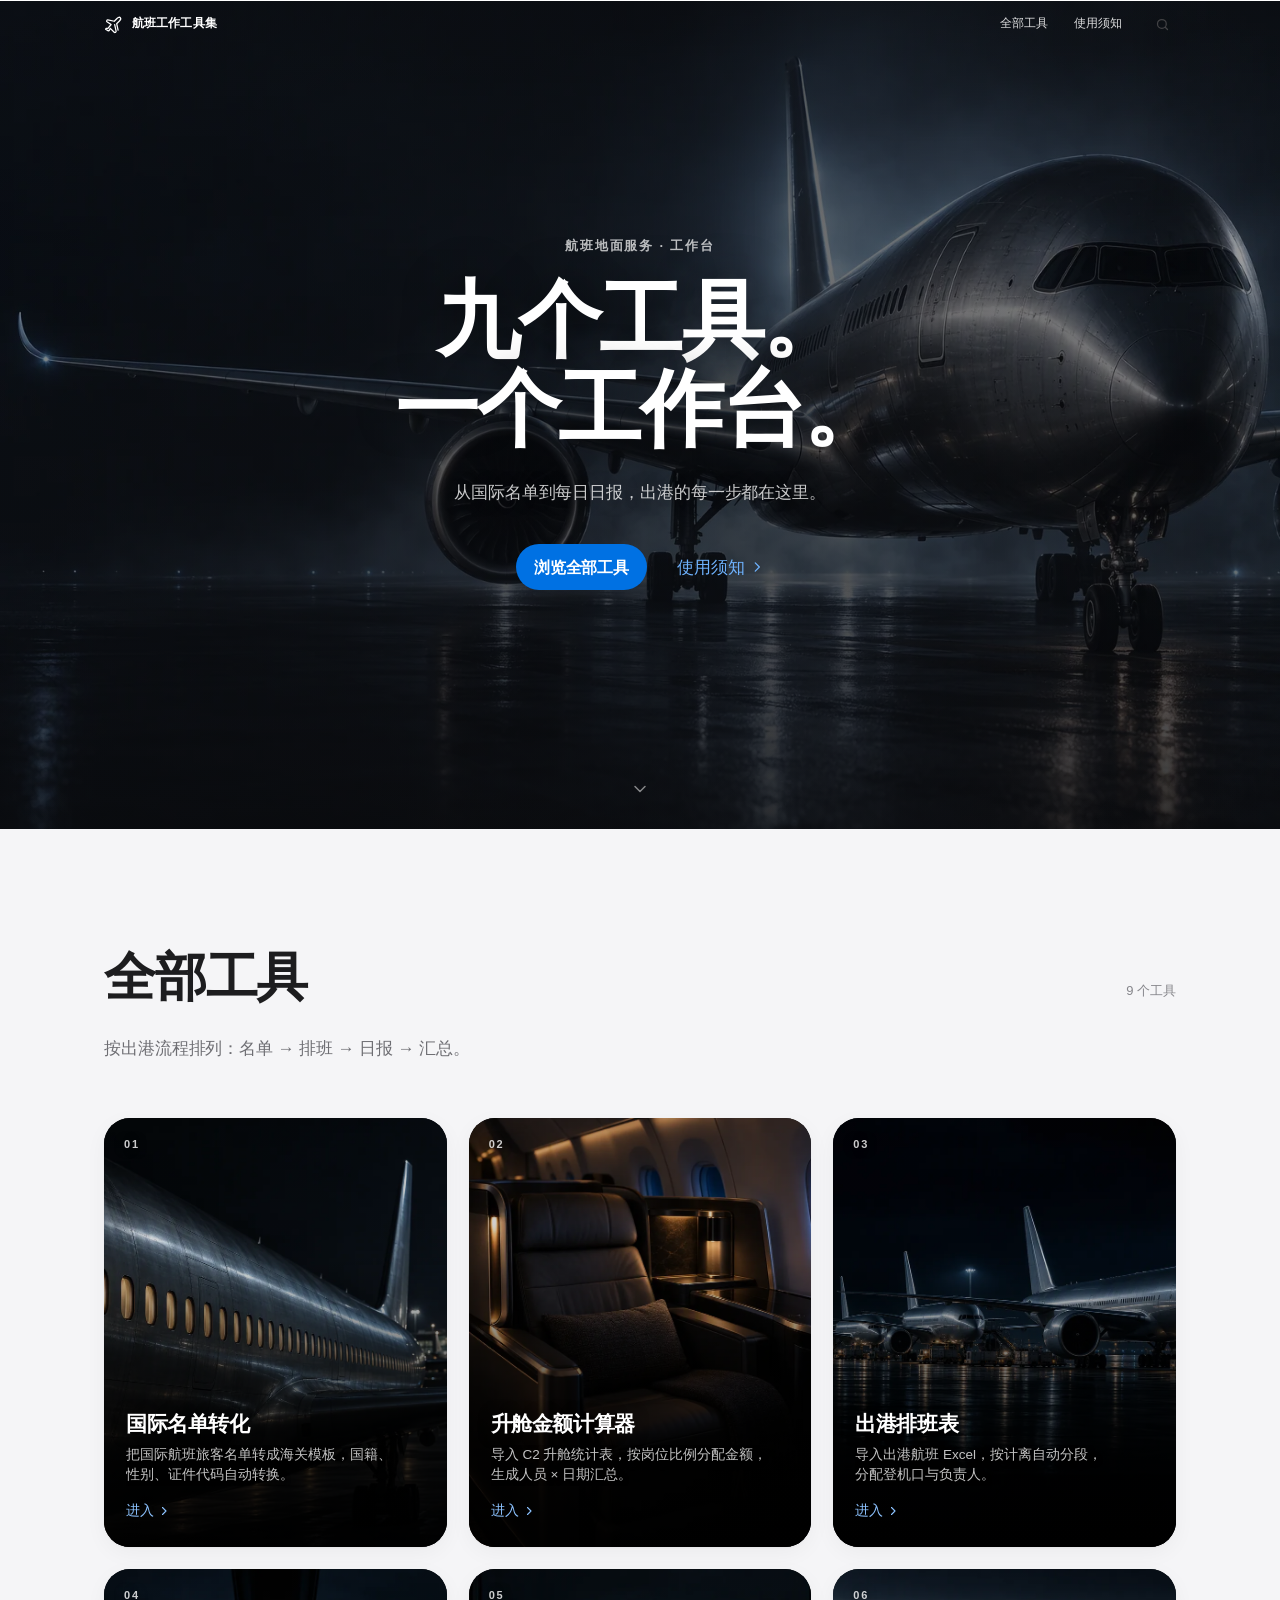
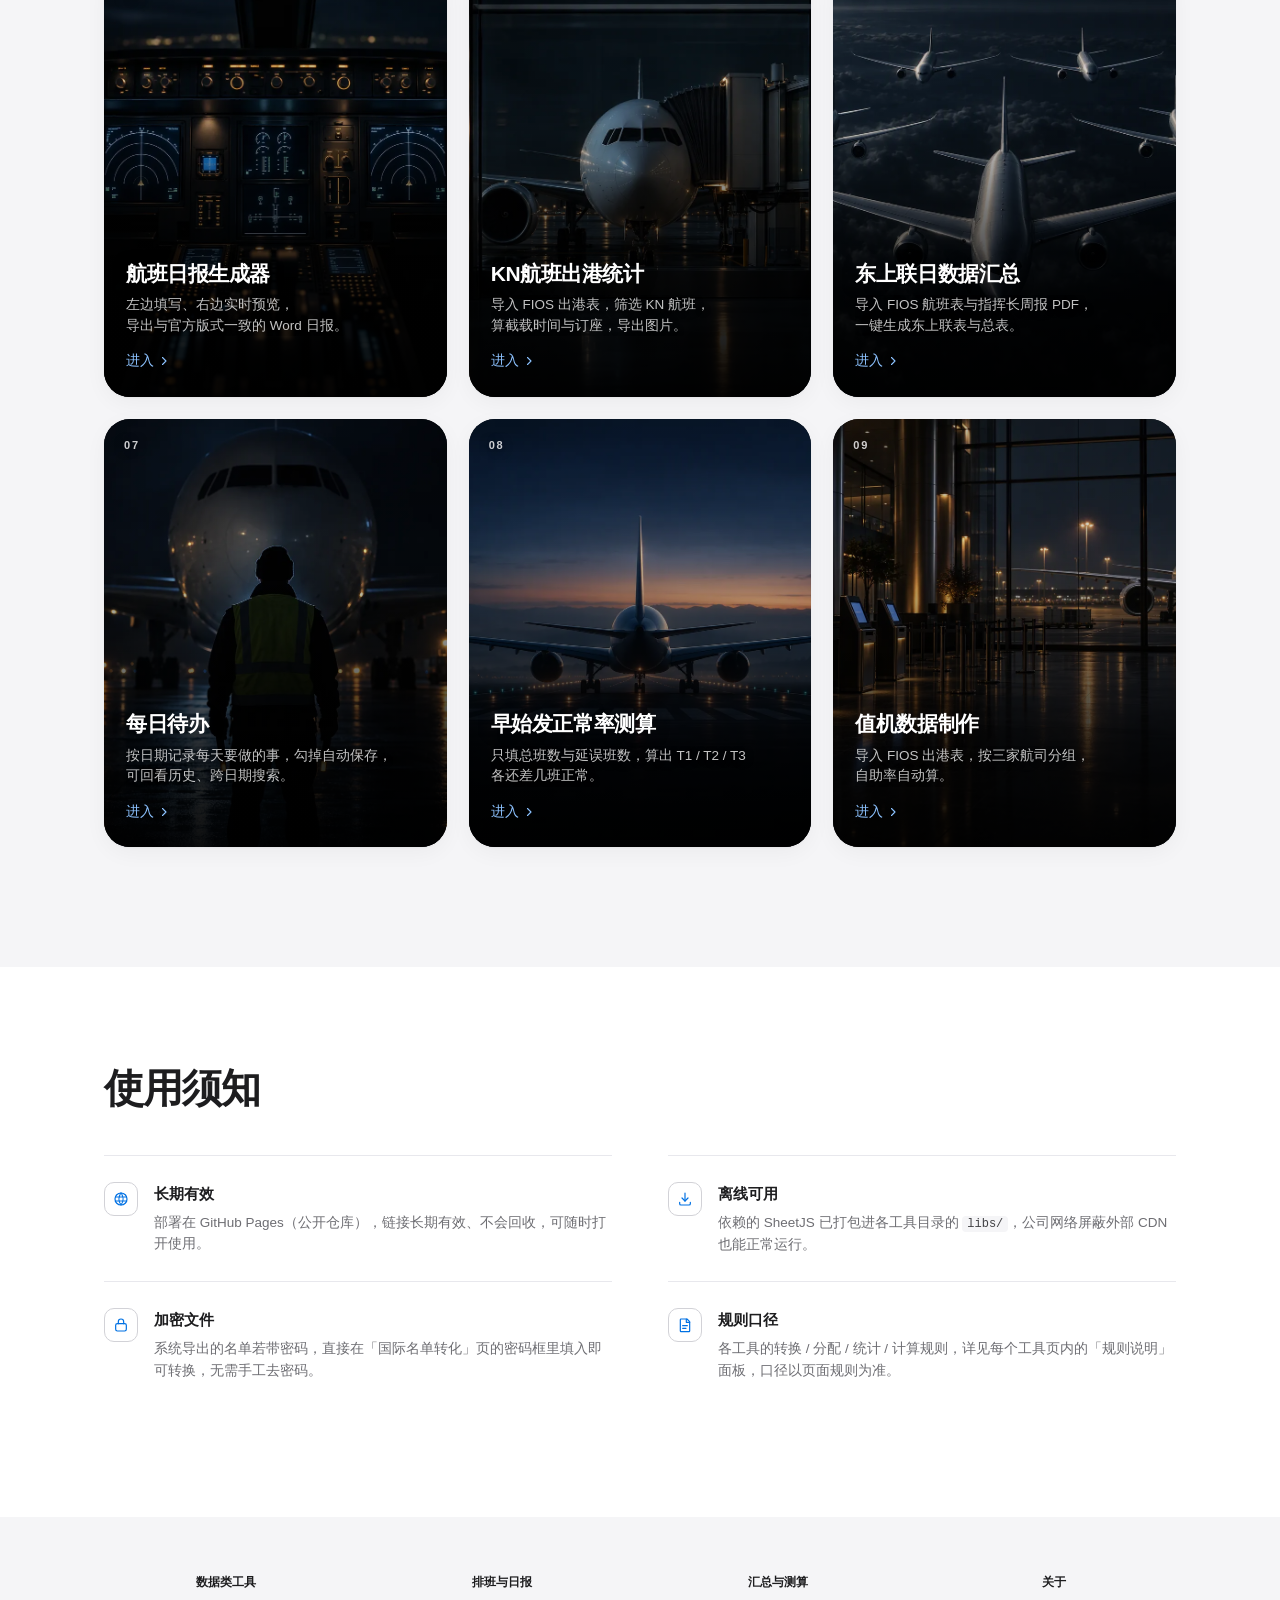
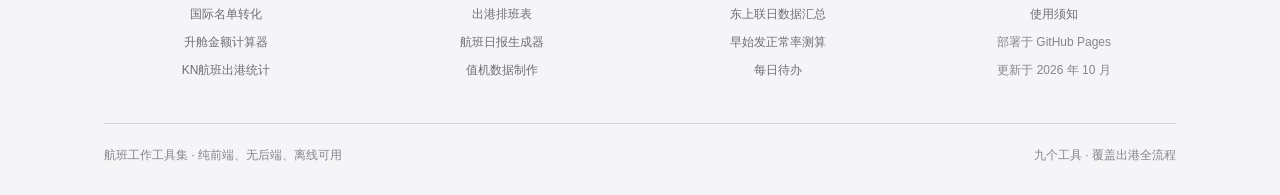
==== index.html @ bd6886d4 "feat(home): 首页整站改苹果风；卡片改满图压字；页眉统一 48px - 首页全面重写：48px 毛玻璃页眉、92vh 主视觉、clamp() 大字距 -0.028em、   发丝线分区、页脚" ====
<!DOCTYPE html>
<html lang="zh-CN">
<head>
<meta charset="UTF-8">
<meta name="viewport" content="width=device-width, initial-scale=1.0">
<title>航班工作工具集 · 导航</title>
<link rel="icon" href="./assets/favicon.svg" type="image/svg+xml">
<meta name="description" content="航空地服工作工具集：国际名单转化、升舱金额计算、出港排班、日报生成、值机数据制作等 9 个工具，覆盖出港全流程。">
<meta property="og:type" content="website">
<meta property="og:title" content="航班工作工具集 · 导航">
<meta property="og:description" content="航空地服工作工具集：国际名单转化、升舱金额计算、出港排班、日报生成、值机数据制作等 9 个工具，覆盖出港全流程。">
<meta property="og:url" content="https://whaha5100-create.github.io/flight-tools/index.html">
<!-- 首页页眉是白色通栏，移动端浏览器 chrome 也跟着白 -->
<meta name="theme-color" content="#ffffff">
<link rel="stylesheet" href="./assets/site.css">
<style>
  /* ============================================================
     首页 · apple.com 版式（2026-10-23 改版）

     与旧版的区别（旧版是「页眉 + 满屏暗图 + 卡片网格」，新版把版式语言
     换成苹果官网那套）：
       ① 页眉 56 → 48px、12px 小字、搜索收成图标 + 浮层
       ② 主视觉 92vh，h1 到 84px、字距 -.028em
       ③ 删掉「9 个 / 0 次 / 24h / ⌘K」数字条（用户：看着尴尬）
       ④ 卡片「进入」从蓝色实心胶囊 → 蓝色文字 + 箭头
       ⑤ 使用须知从灰盒子 → 两列发丝线分区
       ⑥ 页脚从一行字 → 四列小字

     ⚠️ 三条必须守住的约定：
       · 共享层 site.css 仍然加载（css-regress 要求每页都有它的 <link>）
       · 探针依赖的 ID 一个都不能少：toolSearch / toolSearchClear / searchBox /
         toolsEmpty / toolsEmptyReset / toolsCount / toolGrid / nav
       · 每张卡片必须有 .tile-cta（home-search-probe 第 5 条断言），
         所以「进入」的文字链接**保留 tile-cta 这个类名**，只是外观变了

     ⚠️ 页眉高度 48 是**本页**覆盖的（site.css 里 .nav-inner 仍是 56）。
        .hero 的 margin-top 必须与页眉高度**同步**，否则主视觉会露出白边。
        第二批改造会把 site.css 统一到 48 并同步 9 个工具页。
     ============================================================ */

  /* site.css 用 !important 把 body 底色钉成 --bg(#f5f5f7)，首页要白底 */
  body { background: #fff !important; }
  html { scroll-behavior: smooth; }

  /* site.css 的 :root 里没有 --line-soft（工具页用不到），首页的分隔线要用它 */
  :root { --line-soft: #e8e8ed; }

  /* ============ 1. 页眉（覆盖共享层尺寸）============ */
  .nav-inner { height: 48px; max-width: 1120px; padding: 0 24px; gap: 24px; }
  .brandmark .bm-t { font-size: 12px; font-weight: 600; letter-spacing: .01em; }
  .brandmark svg { width: 19px; height: 19px; }

  .nav-links { margin-left: auto; display: flex; align-items: center; gap: 26px; }
  .nav-link {
    font-size: 12px; font-weight: 400; color: rgba(255,255,255,.86);
    text-decoration: none; transition: opacity .2s;
  }
  .nav-link:hover { opacity: .72; }
  .nav.scrolled .nav-link { color: var(--ink); }
  .nav-search-btn {
    width: 28px; height: 28px; display: inline-flex; align-items: center; justify-content: center;
    background: none; border: 0; padding: 0; cursor: pointer; color: inherit;
    transition: opacity .2s;
  }
  .nav-search-btn:hover { opacity: .7; }
  .nav-search-btn svg { width: 15px; height: 15px; }

  /* ============ 2. 搜索浮层 ============
     #searchBox 就是这一层（探针要读它的 has-value 类）。 */
  /* ⚠️ top 必须 = 页眉高度：浮层从页眉**下方**滑出。
     早先写成 top:0 + 66px 内边距，白色面板会压住透明页眉，
     页眉的白字直接看不见（还得靠 JS 强制页眉转白，反而污染了「未滚动」状态）。 */
  .search {
    position: fixed; left: 0; right: 0; top: 48px; z-index: 99;
    padding: 26px 24px;
    background: rgba(255,255,255,.94);
    -webkit-backdrop-filter: saturate(180%) blur(20px);
    backdrop-filter: saturate(180%) blur(20px);
    border-bottom: 1px solid rgba(0,0,0,.09);
    transform: translateY(-100%); opacity: 0; pointer-events: none;
    transition: transform .34s var(--ease-out), opacity .24s var(--ease-out);
  }
  .search.open { transform: none; opacity: 1; pointer-events: auto; }
  .search-field { max-width: 640px; margin: 0 auto; position: relative; display: flex; align-items: center; }
  .search-field .s-ic { position: absolute; left: 2px; width: 17px; height: 17px; color: var(--muted-2); }
  .search-field input {
    width: 100%; height: 44px; padding: 0 30px 0 30px;
    font-family: inherit; font-size: 20px; color: var(--ink);
    background: none; border: 0; outline: none;
    border-bottom: 1px solid var(--line);
    -webkit-appearance: none; appearance: none;
  }
  .search-field input::placeholder { color: var(--muted-2); }
  .search-field input::-webkit-search-cancel-button { display: none; }
  /* 焦点指示用「下划线变蓝」，不要 UA 那个蓝方框（会把整个 640px 框住） */
  /* ⚠️ 共享层给所有 input 加了 3px 蓝色焦点光晕（!important），会在这个
     「无边框 + 下划线」的搜索框外面画一个矩形 —— 必须用 !important 压掉，
     改成只贴着下划线的一层薄光，焦点照样看得见。 */
  .search-field input:focus,
  .search-field input:focus-visible {
    outline: none;
    border-bottom-color: var(--brand);
    box-shadow: 0 2px 0 0 rgba(0,113,227,.18) !important;
  }

  /* 清除按钮：有值才出现（has-value 由脚本挂在 #searchBox 上） */
  .s-clear {
    position: absolute; right: 2px; width: 22px; height: 22px;
    display: none; align-items: center; justify-content: center;
    border: 0; border-radius: 50%; padding: 0; cursor: pointer;
    background: rgba(0,0,0,.10); color: #fff;
    font-size: 11px; line-height: 1; font-family: inherit;
    transition: background var(--dur-fast) var(--ease-inout);
  }
  .search.has-value .s-clear { display: flex; }
  .s-clear:hover { background: rgba(0,0,0,.28); }

  /* ============ 3. 主视觉（覆盖共享层）============ */
  .hero {
    margin-top: -48px;                 /* 必须 = 页眉高度 */
    min-height: 92vh;
    padding: calc(48px + 44px) 24px 96px;
    background-image: url("./assets/hero-aircraft.webp");
    background-position: center 46%;
  }
  .hero .eyebrow {
    margin: 0 0 20px; font-size: 13px; font-weight: 600;
    letter-spacing: .14em; color: rgba(255,255,255,.72);
  }
  .hero h1 {
    font-size: clamp(40px, 6.6vw, 84px);
    line-height: 1.06; font-weight: 700;
    letter-spacing: -.028em;
    text-shadow: 0 2px 40px rgba(0,0,0,.5);
  }
  .hero .lede {
    margin: 26px auto 0; max-width: 600px;
    font-size: clamp(16px, 1.35vw, 19px); line-height: 1.5;
    color: rgba(255,255,255,.78); letter-spacing: -.005em;
    text-wrap: balance;
  }
  .cta-row {
    margin-top: 38px; display: flex; align-items: center;
    justify-content: center; gap: 30px; flex-wrap: wrap;
  }
  .hero .btn-primary {
    height: 46px; padding: 0 26px; border-radius: var(--radius-pill);
    font-size: 16px; font-weight: 500; letter-spacing: -.01em;
    display: inline-flex; align-items: center; justify-content: center;
    transition: background .24s var(--ease-out), transform .24s var(--ease-out);
  }
  .hero .btn-primary:active { transform: scale(.98); }
  .link-more {
    display: inline-flex; align-items: center; gap: 5px;
    font-size: 17px; color: #6fb3ff; text-decoration: none;
    transition: color .2s;
  }
  .link-more svg { width: 14px; height: 14px; transition: transform .26s var(--ease-out); }
  .link-more:hover { color: #a3ceff; }
  .link-more:hover svg { transform: translateX(3px); }

  .scroll-hint {
    position: absolute; left: 50%; bottom: 30px; transform: translateX(-50%);
    color: rgba(255,255,255,.5);
  }
  .scroll-hint svg { width: 20px; height: 20px; display: block; }

  /* ============ 4. 工具网格 ============ */
  .wrap { max-width: 1120px; margin: 0 auto; padding: 0 24px; }
  .tools { background: var(--bg); padding: 120px 0; scroll-margin-top: 64px; }

  .sec-head {
    max-width: 1120px; margin: 0 auto 56px; padding: 0 24px;
    display: flex; align-items: baseline; justify-content: space-between; gap: 16px; flex-wrap: wrap;
  }
  .sec-head h2 {
    margin: 0; font-size: clamp(30px, 4.2vw, 52px); line-height: 1.08;
    font-weight: 600; letter-spacing: -.024em; color: var(--ink);
  }
  .sec-head p { margin: 14px 0 0; font-size: 17px; color: var(--muted); letter-spacing: -.005em; flex: 1 1 100%; }
  .sec-head .count { font-size: 13px; color: var(--muted-2); white-space: nowrap; }

  .grid {
    max-width: 1120px; margin: 0 auto; padding: 0 24px;
    display: grid; grid-template-columns: repeat(3, 1fr); gap: 22px;
  }
  /* ---- 卡片：满图 + 压字（V2）----
     图铺满整张卡，白字压在底部暗渐变上。苹果首页瓷砖的做法。
     ⚠️ 三层必须齐：图 z-index:-2、渐变 ::after z-index:-1、文字正常流；
        .tile 上的 isolation:isolate 让负 z-index 留在卡片自己的层叠上下文里，
        否则图会掉到页面背景后面去。 */
  .tile {
    position: relative; display: flex; flex-direction: column; justify-content: flex-end;
    aspect-ratio: 4 / 5; border-radius: 26px; overflow: hidden; isolation: isolate;
    background: #101114; text-decoration: none; color: #fff;
    box-shadow: 0 1px 2px rgba(0,0,0,.04), 0 6px 22px rgba(0,0,0,.045);
    transition: transform .42s var(--ease-out), box-shadow .42s var(--ease-out);
  }
  .tile:hover { transform: translateY(-3px); box-shadow: 0 12px 40px rgba(0,0,0,.16); }
  .tile.is-hidden { display: none; }

  .tile-img {
    /* ⚠️ 必须绝对定位撑满：容器高度由 aspect-ratio 算，height:100% 解析不出来 → 图高 0 → 黑块 */
    position: absolute; inset: 0; z-index: -2;
    width: 100%; height: 100%;
    object-fit: cover; object-position: center;
    transition: transform .6s var(--ease-out);
  }
  /* 渐变要比「图上文字」那版更重：09 号卡背景是航站楼亮窗，渐变一淡标题就糊。
     顶部也压一点点，让左上角序号永远读得清。 */
  .tile::after {
    content: ""; position: absolute; inset: 0; z-index: -1; pointer-events: none;
    background: linear-gradient(to top,
      rgba(0,0,0,.94) 0%, rgba(0,0,0,.82) 22%, rgba(0,0,0,.52) 44%,
      rgba(0,0,0,.14) 68%, rgba(0,0,0,.28) 100%);
  }
  .tile:hover .tile-img { transform: scale(1.04); }
  .tile-no {
    position: absolute; left: 20px; top: 18px;
    font-size: 11px; font-weight: 600; letter-spacing: .16em;
    color: rgba(255,255,255,.8);
    text-shadow: 0 1px 10px rgba(0,0,0,.6);
  }

  .tile-info { padding: 22px 22px 24px; }
  .tile-info h3 {
    margin: 0; font-size: 21px; font-weight: 600;
    letter-spacing: -.02em; line-height: 1.25; color: #fff;
    /* 光靠渐变兜不住「背景正好是亮区」的卡（04 驾驶舱、09 航站楼亮窗）→ 再补一层极轻的暗影 */
    text-shadow: 0 1px 14px rgba(0,0,0,.5);
  }
  .tile-info p {
    margin: 8px 0 0; font-size: 13.5px; line-height: 1.5; color: rgba(255,255,255,.76);
    text-shadow: 0 1px 10px rgba(0,0,0,.45);
    /* 🔥 word-break:keep-all —— 中文默认可以在任意两字之间断行，短句会被切成
       「国籍、性 / 别」这种。keep-all 后只在标点处断，短说明读起来才不别扭。
       必须配 overflow-wrap 兜底，防止某一段没有标点时溢出。 */
    word-break: keep-all; overflow-wrap: break-word;
    display: -webkit-box; -webkit-line-clamp: 2; -webkit-box-orient: vertical; overflow: hidden;
    min-height: 41px;          /* 固定两行高 → 9 张卡的入口落在同一水平线 */
  }
  /* 「进入」= 文字链接。类名必须留 tile-cta（探针断言），外观已不是胶囊。
     深色卡上的链接用浅蓝（#8cc2ff），--brand 那个蓝压在暗底上看不见。 */
  .tile-cta {
    margin-top: 14px;
    display: inline-flex; align-items: center; gap: 4px;
    font-size: 13.5px; font-weight: 500; color: #8cc2ff;
  }
  .tile-cta .chev { display: inline-flex; transition: transform .26s var(--ease-out); }
  .tile-cta .chev svg { width: 12px; height: 12px; display: block; }
  .tile:hover .tile-cta .chev { transform: translateX(3px); }

  /* 搜索无结果 */
  .empty { display: none; max-width: 1120px; margin: 0 auto; padding: 70px 24px; text-align: center; }
  .empty.show { display: block; }
  .empty .e-t { font-size: 21px; font-weight: 600; letter-spacing: -.01em; color: var(--ink); }
  .empty .e-s { margin-top: 8px; font-size: 15px; color: var(--muted); }
  .empty button {
    margin-top: 20px; font-family: inherit; font-size: 15px; font-weight: 500;
    color: var(--brand); background: none; border: 0; padding: 0; cursor: pointer;
  }
  .empty button:hover { text-decoration: underline; }

  /* ============ 5. 使用须知（发丝线分区，不用灰盒子）============ */
  .notice { background: #fff; padding: 100px 0 110px; scroll-margin-top: 64px; }
  .notice .sec-head { margin-bottom: 0; }
  .notice .sec-head h2 { font-size: clamp(26px, 3.2vw, 40px); }
  .notice-grid {
    max-width: 1120px; margin: 44px auto 0; padding: 0 24px;
    display: grid; grid-template-columns: 1fr 1fr; gap: 0 56px;
  }
  .n-item { display: flex; gap: 16px; padding: 26px 0; border-top: 1px solid var(--line-soft); }
  .n-ic {
    flex: 0 0 auto; width: 34px; height: 34px; border-radius: 10px;
    border: 1px solid var(--line);
    display: flex; align-items: center; justify-content: center; color: var(--brand);
  }
  .n-ic svg { width: 16px; height: 16px; display: block; }
  .n-item h4 { margin: 0; font-size: 15px; font-weight: 600; letter-spacing: -.01em; color: var(--ink); }
  .n-item p { margin: 6px 0 0; font-size: 13.5px; line-height: 1.6; color: var(--muted); }
  .n-item code {
    font-family: var(--mono); font-size: 12px;
    background: var(--bg); padding: 1px 5px; border-radius: 4px; color: var(--ink-2);
  }

  /* ============ 6. 页脚（四列小字）============ */
  .site-footer {
    background: var(--bg); padding: 56px 0 30px; margin-top: 0;
    border-top: 0; font-size: 12px; color: var(--muted);
  }
  .footer-inner { max-width: 1120px; margin: 0 auto; padding: 0 24px; }
  .footer-cols {
    display: grid; grid-template-columns: repeat(4, 1fr); gap: 32px;
    padding-bottom: 34px; border-bottom: 1px solid var(--line);
  }
  .footer-col h5 { margin: 0 0 12px; font-size: 12px; font-weight: 600; color: var(--ink); }
  .footer-col ul { margin: 0; padding: 0; list-style: none; }
  .footer-col li { margin: 0 0 9px; }
  .footer-col a { color: var(--muted); text-decoration: none; transition: color .2s; }
  .footer-col a:hover { color: var(--ink); text-decoration: underline; }
  .footer-bottom {
    display: flex; justify-content: space-between; gap: 16px; flex-wrap: wrap;
    padding-top: 22px; color: var(--muted-2);
  }

  /* ============ 响应式 ============ */
  @media (max-width: 1023px) {
    .grid { grid-template-columns: repeat(2, 1fr); }
    .notice-grid { grid-template-columns: 1fr; gap: 0; }
    .tools { padding: 80px 0 90px; }
    .notice { padding: 76px 0 84px; }
  }
  @media (max-width: 719px) {
    .nav-inner { padding: 0 18px; }
    .nav-link { display: none; }        /* 窄屏只留搜索图标，与苹果一致 */
    .hero { min-height: 88vh; padding-bottom: 80px; }
    .hero h1 { letter-spacing: -.02em; }
    .hero .lede { font-size: 15px; }
    .cta-row { gap: 20px; }
    .hero .btn-primary { height: 44px; padding: 0 22px; font-size: 15px; }
    .grid { grid-template-columns: 1fr; gap: 18px; }
    /* 窄屏单列时 4:5 会变成 342×428 的长条，九张叠起来太长 → 手机改正方形 */
    .tile { aspect-ratio: 1 / 1; }
    .tools { padding: 64px 0 72px; }
    .sec-head { margin-bottom: 34px; }
    .footer-cols { grid-template-columns: 1fr 1fr; }
    .search { padding: 20px 18px; }
  }
  @media (prefers-reduced-motion: reduce) {
    .tile, .tile:hover { transform: none !important; }
    .link-more:hover svg, .tile:hover .tile-cta .chev { transform: none !important; }
  }
</style>
</head>
<body>

  <!-- ============ 1. 页眉 ============ -->
  <header class="nav" id="nav">
    <div class="nav-inner">
      <a class="brandmark" href="./index.html">
        <svg width="24" height="24" viewBox="0 0 24 24" fill="none" stroke="currentColor" stroke-width="1.6" stroke-linecap="round" stroke-linejoin="round">
          <path d="M17.8 19.2 16 11l3.5-3.5C21 6 21.5 4.2 20.6 3.3c-.9-.9-2.7-.4-4.2 1.1L13 7.9 4.8 6.1c-.5-.1-.9.1-1.1.5l-.3.5c-.2.5-.1 1 .3 1.3L9 12l-4 5H2.5l-.5 1 3.5 2 .9-.2 1.6-2.9 4.9 4.9c.4.4 1 .4 1.4.1l.5-.3c.4-.3.6-.7.5-1.2l-1.8-8.2"/>
        </svg>
        <span class="bm-t">航班工作工具集</span>
      </a>
      <nav class="nav-links">
        <a class="nav-link" href="#tools">全部工具</a>
        <a class="nav-link" href="#notice">使用须知</a>
        <button class="nav-search-btn" id="searchToggle" type="button" aria-label="搜索工具">
          <svg viewBox="0 0 24 24" fill="none" stroke="currentColor" stroke-width="2" stroke-linecap="round">
            <circle cx="11" cy="11" r="7"/><path d="M20 20l-3.6-3.6"/>
          </svg>
        </button>
      </nav>
    </div>
  </header>

  <!-- 搜索浮层：#searchBox 就是这一层 -->
  <div class="search" id="searchBox">
    <div class="search-field">
      <svg class="s-ic" viewBox="0 0 24 24" fill="none" stroke="currentColor" stroke-width="2" stroke-linecap="round" aria-hidden="true">
        <circle cx="11" cy="11" r="7"/><path d="M20 20l-3.6-3.6"/>
      </svg>
      <input id="toolSearch" type="search" placeholder="搜索工具" autocomplete="off" spellcheck="false"
             aria-label="搜索工具" aria-describedby="toolsCount">
      <button class="s-clear" id="toolSearchClear" type="button" aria-label="清除搜索" tabindex="-1">✕</button>
    </div>
  </div>

  <!-- ============ 2. 主视觉 ============
       配图 assets/hero-aircraft.webp 为原创生成，不含任何航司涂装 / 商标。 -->
  <section class="hero">
    <p class="eyebrow">航班地面服务 · 工作台</p>
    <h1>九个工具。<br>一个工作台。</h1>
    <p class="lede">从国际名单到每日日报，出港的每一步都在这里。</p>
    <div class="cta-row">
      <a class="btn btn-primary" href="#tools">浏览全部工具</a>
      <a class="link-more" href="#notice">使用须知
        <svg viewBox="0 0 24 24" fill="none" stroke="currentColor" stroke-width="2.2" stroke-linecap="round" stroke-linejoin="round"><path d="M9 5l7 7-7 7"/></svg>
      </a>
    </div>
    <div class="scroll-hint" aria-hidden="true">
      <svg viewBox="0 0 24 24" fill="none" stroke="currentColor" stroke-width="1.8" stroke-linecap="round" stroke-linejoin="round"><path d="M6 9l6 6 6-6"/></svg>
    </div>
  </section>

  <!-- ============ 3. 工具网格 ============ -->
  <section class="tools" id="tools">
    <div class="sec-head">
      <h2>全部工具</h2>
      <div class="count" id="toolsCount" role="status" aria-live="polite">9 个工具</div>
      <p>按出港流程排列：名单 → 排班 → 日报 → 汇总。</p>
    </div>

    <main class="grid" id="toolGrid">

      <a class="tile" href="./manifest/index.html" data-keywords="01 国际名单转化 海关模板 出入境判定 Excel 预览 名单 加密">
        <img class="tile-img" src="./assets/tools/01-manifest.webp" alt="" width="1400" height="933" loading="lazy">
        <span class="tile-no">01</span>
        <div class="tile-info">
          <h3>国际名单转化</h3>
          <p>把国际航班旅客名单转成海关模板，国籍、性别、证件代码自动转换。</p>
          <span class="tile-cta">进入<span class="chev"><svg viewBox="0 0 24 24" fill="none" stroke="currentColor" stroke-width="2.2" stroke-linecap="round" stroke-linejoin="round"><path d="M9 5l7 7-7 7"/></svg></span></span>
        </div>
      </a>

      <a class="tile" href="./upgrade/index.html" data-keywords="02 升舱金额计算器 岗位比例 交叉汇总 下载 Excel 升舱 绩效">
        <img class="tile-img" src="./assets/tools/02-upgrade.webp" alt="" width="1400" height="933" loading="lazy">
        <span class="tile-no">02</span>
        <div class="tile-info">
          <h3>升舱金额计算器</h3>
          <p>导入 C2 升舱统计表，按岗位比例分配金额，生成人员 × 日期汇总。</p>
          <span class="tile-cta">进入<span class="chev"><svg viewBox="0 0 24 24" fill="none" stroke="currentColor" stroke-width="2.2" stroke-linecap="round" stroke-linejoin="round"><path d="M9 5l7 7-7 7"/></svg></span></span>
        </div>
      </a>

      <a class="tile" href="./schedule/index.html" data-keywords="03 出港排班表 登机口分配 负责人选择 下载 Excel 排班 特服 调时">
        <img class="tile-img" src="./assets/tools/03-schedule.webp" alt="" width="1400" height="933" loading="lazy">
        <span class="tile-no">03</span>
        <div class="tile-info">
          <h3>出港排班表</h3>
          <p>导入出港航班 Excel，按计离自动分段，分配登机口与负责人。</p>
          <span class="tile-cta">进入<span class="chev"><svg viewBox="0 0 24 24" fill="none" stroke="currentColor" stroke-width="2.2" stroke-linecap="round" stroke-linejoin="round"><path d="M9 5l7 7-7 7"/></svg></span></span>
        </div>
      </a>

      <a class="tile" href="./daily-report/index.html" data-keywords="04 航班日报生成器 实时预览 值班安排 导出 Word 日报 接班 当班">
        <img class="tile-img" src="./assets/tools/04-daily-report.webp" alt="" width="1400" height="933" loading="lazy">
        <span class="tile-no">04</span>
        <div class="tile-info">
          <h3>航班日报生成器</h3>
          <p>左边填写、右边实时预览，导出与官方版式一致的 Word 日报。</p>
          <span class="tile-cta">进入<span class="chev"><svg viewBox="0 0 24 24" fill="none" stroke="currentColor" stroke-width="2.2" stroke-linecap="round" stroke-linejoin="round"><path d="M9 5l7 7-7 7"/></svg></span></span>
        </div>
      </a>

      <a class="tile" href="./kn-stats/index.html" data-keywords="05 KN航班出港统计 截载时间 导出图片 中联航 订座 Excel 导入 导出">
        <img class="tile-img" src="./assets/tools/05-kn-stats.webp" alt="" width="1400" height="933" loading="lazy">
        <span class="tile-no">05</span>
        <div class="tile-info">
          <h3>KN航班出港统计</h3>
          <p>导入 FIOS 出港表，筛选 KN 航班，算截载时间与订座，导出图片。</p>
          <span class="tile-cta">进入<span class="chev"><svg viewBox="0 0 24 24" fill="none" stroke="currentColor" stroke-width="2.2" stroke-linecap="round" stroke-linejoin="round"><path d="M9 5l7 7-7 7"/></svg></span></span>
        </div>
      </a>

      <a class="tile" href="./merge/index.html" data-keywords="06 东上联日数据汇总 东上联 总表 PDF自动填 导出 Excel 东航 上航 联航 周报">
        <img class="tile-img" src="./assets/tools/06-merge.webp" alt="" width="1400" height="933" loading="lazy">
        <span class="tile-no">06</span>
        <div class="tile-info">
          <h3>东上联日数据汇总</h3>
          <p>导入 FIOS 航班表与指挥长周报 PDF，一键生成东上联表与总表。</p>
          <span class="tile-cta">进入<span class="chev"><svg viewBox="0 0 24 24" fill="none" stroke="currentColor" stroke-width="2.2" stroke-linecap="round" stroke-linejoin="round"><path d="M9 5l7 7-7 7"/></svg></span></span>
        </div>
      </a>

      <a class="tile" href="./todo/index.html" data-keywords="07 每日待办 按日记录 历史回看 本地保存 待办 日历">
        <img class="tile-img" src="./assets/tools/07-todo.webp" alt="" width="1400" height="933" loading="lazy">
        <span class="tile-no">07</span>
        <div class="tile-info">
          <h3>每日待办</h3>
          <p>按日期记录每天要做的事，勾掉自动保存，可回看历史、跨日期搜索。</p>
          <span class="tile-cta">进入<span class="chev"><svg viewBox="0 0 24 24" fill="none" stroke="currentColor" stroke-width="2.2" stroke-linecap="round" stroke-linejoin="round"><path d="M9 5l7 7-7 7"/></svg></span></span>
        </div>
      </a>

      <a class="tile" href="./early-ontime/index.html" data-keywords="08 早始发正常率测算 机场对标 T1 T2 T3 档位 追不上告警 正常率 早始发">
        <img class="tile-img" src="./assets/tools/08-early-ontime.webp" alt="" width="1400" height="933" loading="lazy">
        <span class="tile-no">08</span>
        <div class="tile-info">
          <h3>早始发正常率测算</h3>
          <p>只填总班数与延误班数，算出 T1 / T2 / T3 各还差几班正常。</p>
          <span class="tile-cta">进入<span class="chev"><svg viewBox="0 0 24 24" fill="none" stroke="currentColor" stroke-width="2.2" stroke-linecap="round" stroke-linejoin="round"><path d="M9 5l7 7-7 7"/></svg></span></span>
        </div>
      </a>

      <a class="tile" href="./checkin/index.html" data-keywords="09 值机数据制作 自助值机 自助率 WEB CUSS 出港 中联航 东上航 导出 Excel">
        <img class="tile-img" src="./assets/tools/09-checkin.webp" alt="" width="1400" height="933" loading="lazy">
        <span class="tile-no">09</span>
        <div class="tile-info">
          <h3>值机数据制作</h3>
          <p>导入 FIOS 出港表，按三家航司分组，自助率自动算。</p>
          <span class="tile-cta">进入<span class="chev"><svg viewBox="0 0 24 24" fill="none" stroke="currentColor" stroke-width="2.2" stroke-linecap="round" stroke-linejoin="round"><path d="M9 5l7 7-7 7"/></svg></span></span>
        </div>
      </a>

    </main>

    <div class="empty" id="toolsEmpty">
      <div class="e-t">没有找到匹配的工具</div>
      <div class="e-s">换个关键词试试，比如「名单」「排班」「日报」「正常率」。</div>
      <button type="button" id="toolsEmptyReset">清除搜索条件</button>
    </div>
  </section>

  <!-- ============ 4. 使用须知 ============ -->
  <section class="notice" id="notice">
    <div class="sec-head">
      <h2>使用须知</h2>
    </div>
    <div class="notice-grid">
      <div class="n-item">
        <span class="n-ic"><svg viewBox="0 0 24 24" fill="none" stroke="currentColor" stroke-width="1.8" stroke-linecap="round" stroke-linejoin="round"><circle cx="12" cy="12" r="9"/><path d="M3.6 9h16.8M3.6 15h16.8M12 3a15 15 0 010 18a15 15 0 010-18"/></svg></span>
        <div>
          <h4>长期有效</h4>
          <p>部署在 GitHub Pages（公开仓库），链接长期有效、不会回收，可随时打开使用。</p>
        </div>
      </div>
      <div class="n-item">
        <span class="n-ic"><svg viewBox="0 0 24 24" fill="none" stroke="currentColor" stroke-width="1.8" stroke-linecap="round" stroke-linejoin="round"><path d="M12 3v12"/><path d="M7.5 10.5L12 15l4.5-4.5"/><path d="M4 17v2a2 2 0 002 2h12a2 2 0 002-2v-2"/></svg></span>
        <div>
          <h4>离线可用</h4>
          <p>依赖的 SheetJS 已打包进各工具目录的 <code>libs/</code>，公司网络屏蔽外部 CDN 也能正常运行。</p>
        </div>
      </div>
      <div class="n-item">
        <span class="n-ic"><svg viewBox="0 0 24 24" fill="none" stroke="currentColor" stroke-width="1.8" stroke-linecap="round" stroke-linejoin="round"><rect x="4" y="10" width="16" height="11" rx="2.5"/><path d="M8 10V7a4 4 0 018 0v3"/></svg></span>
        <div>
          <h4>加密文件</h4>
          <p>系统导出的名单若带密码，直接在「国际名单转化」页的密码框里填入即可转换，无需手工去密码。</p>
        </div>
      </div>
      <div class="n-item">
        <span class="n-ic"><svg viewBox="0 0 24 24" fill="none" stroke="currentColor" stroke-width="1.8" stroke-linecap="round" stroke-linejoin="round"><path d="M6 3h9l4 4v14a1 1 0 01-1 1H6a1 1 0 01-1-1V4a1 1 0 011-1z"/><path d="M14 3v5h5M8.5 13h7M8.5 17h5"/></svg></span>
        <div>
          <h4>规则口径</h4>
          <p>各工具的转换 / 分配 / 统计 / 计算规则，详见每个工具页内的「规则说明」面板，口径以页面规则为准。</p>
        </div>
      </div>
    </div>
  </section>

  <!-- ============ 5. 页脚 ============ -->
  <footer class="site-footer">
    <div class="footer-inner">
      <div class="footer-cols">
        <div class="footer-col">
          <h5>数据类工具</h5>
          <ul>
            <li><a href="./manifest/index.html">国际名单转化</a></li>
            <li><a href="./upgrade/index.html">升舱金额计算器</a></li>
            <li><a href="./kn-stats/index.html">KN航班出港统计</a></li>
          </ul>
        </div>
        <div class="footer-col">
          <h5>排班与日报</h5>
          <ul>
            <li><a href="./schedule/index.html">出港排班表</a></li>
            <li><a href="./daily-report/index.html">航班日报生成器</a></li>
            <li><a href="./checkin/index.html">值机数据制作</a></li>
          </ul>
        </div>
        <div class="footer-col">
          <h5>汇总与测算</h5>
          <ul>
            <li><a href="./merge/index.html">东上联日数据汇总</a></li>
            <li><a href="./early-ontime/index.html">早始发正常率测算</a></li>
            <li><a href="./todo/index.html">每日待办</a></li>
          </ul>
        </div>
        <div class="footer-col">
          <h5>关于</h5>
          <ul>
            <li><a href="#notice">使用须知</a></li>
            <li>部署于 GitHub Pages</li>
            <li>更新于 2026 年 10 月</li>
          </ul>
        </div>
      </div>
      <div class="footer-bottom">
        <span>航班工作工具集 · 纯前端、无后端、离线可用</span>
        <span>九个工具 · 覆盖出港全流程</span>
      </div>
    </div>
  </footer>

<script>
/* 首页交互：① 页眉滚动描边 ② 搜索浮层 ③ 工具筛选
   —— 纯增强：脚本不执行时 9 张卡片仍全部可见、可点。 */
(function () {
  'use strict';

  var nav     = document.getElementById('nav');
  var panel   = document.getElementById('searchBox');   /* 探针要读它的 has-value */
  var toggle  = document.getElementById('searchToggle');
  var input   = document.getElementById('toolSearch');
  var clearBt = document.getElementById('toolSearchClear');
  var grid    = document.getElementById('toolGrid');
  var empty   = document.getElementById('toolsEmpty');
  var resetBt = document.getElementById('toolsEmptyReset');
  var countEl = document.getElementById('toolsCount');

  /* ---------- ① 页眉：透明 → 白底毛玻璃 ---------- */
  function onScroll() {
    if (window.scrollY > 12) nav.classList.add('scrolled');
    else nav.classList.remove('scrolled');
  }
  onScroll();
  window.addEventListener('scroll', onScroll, { passive: true });

  if (!input || !grid) return;

  var tiles = Array.prototype.slice.call(grid.querySelectorAll('.tile'));
  var total = tiles.length;

  /* ---------- ② 搜索浮层 ----------
     ⚠️ focus() 必须**同步**调用：home-search-probe 派发 ⌘K 之后
        立刻读 document.activeElement，setTimeout 会来不及。 */
  function openSearch() {
    if (panel) panel.classList.add('open');
    input.focus();
    input.select();
  }
  function closeSearch() {
    if (panel) panel.classList.remove('open');
  }
  if (toggle) toggle.addEventListener('click', function () {
    if (panel && panel.classList.contains('open')) closeSearch();
    else openSearch();
  });

  /* ---------- ③ 筛选 ---------- */
  function norm(s) { return String(s || '').toLowerCase().replace(/\s+/g, ''); }
  var index = tiles.map(function (t) {
    return norm(t.getAttribute('data-keywords') || t.textContent);
  });

  function apply() {
    var k = norm(input.value);
    var hit = 0;
    for (var i = 0; i < tiles.length; i++) {
      var ok = !k || index[i].indexOf(k) !== -1;
      tiles[i].classList.toggle('is-hidden', !ok);
      if (ok) hit++;
    }
    if (empty) empty.classList.toggle('show', hit === 0);
    if (panel) panel.classList.toggle('has-value', input.value.length > 0);
    if (countEl) {
      countEl.textContent = k
        ? ('匹配 ' + hit + ' / ' + total + ' 个工具')
        : (total + ' 个工具');
    }
  }

  /* 工具区在主视觉下面，在最上面打字时看不到反馈 → 首次输入把结果滚进视野 */
  var toolsSec = document.getElementById('tools');
  var wasEmpty = true;
  function ensureResultsVisible() {
    if (!toolsSec || !toolsSec.getBoundingClientRect) return;
    var r = toolsSec.getBoundingClientRect();
    if (r.top < 60 || r.top > window.innerHeight * 0.55) {
      toolsSec.scrollIntoView({ behavior: 'smooth', block: 'start' });
    }
  }

  function clearSearch(keepFocus) {
    input.value = '';
    wasEmpty = true;
    apply();
    if (keepFocus) input.focus();
  }

  input.addEventListener('input', function () {
    var nowEmpty = input.value.length === 0;
    apply();
    if (wasEmpty && !nowEmpty) ensureResultsVisible();
    wasEmpty = nowEmpty;
  });

  input.addEventListener('keydown', function (e) {
    if (e.key === 'Escape') { e.preventDefault(); clearSearch(true); closeSearch(); }
  });
  if (clearBt) clearBt.addEventListener('click', function () { clearSearch(true); });
  if (resetBt) resetBt.addEventListener('click', function () { clearSearch(true); });

  document.addEventListener('keydown', function (e) {
    var tag = (e.target && e.target.tagName) || '';
    var typing = tag === 'INPUT' || tag === 'TEXTAREA' || tag === 'SELECT' ||
                 (e.target && e.target.isContentEditable);
    if ((e.metaKey || e.ctrlKey) && (e.key === 'k' || e.key === 'K')) {
      e.preventDefault(); openSearch();
    } else if (e.key === '/' && !typing) {
      e.preventDefault(); openSearch();
    } else if (e.key === 'Escape') {
      closeSearch();
    }
  });

  apply();
})();
</script>
</body>
</html>
---- assets/site.css ----
/* ============================================================
   航班工作工具集 · 共享设计系统 site.css
   设计语言：Apple 灰白
   ------------------------------------------------------------
   2026-09-25 单层化
   本文件此前是「两层叠放」：前半是原始「深藏青编辑风」，末尾又
   叠了一层 `Apple-inspired visual refresh`。后者在 :root 里把约
   17 个变量重新赋了一次值，并用大量 !important 覆盖前面的规则。
   由此产生一个隐蔽陷阱 —— 同一个语义变量被悄悄换了值：例如
   --brand-deep 变成近黑 #1d1d1f、--brand 变成蓝 #0071e3，于是
       linear-gradient(135deg, var(--brand-deep), var(--brand))
   语法正确、变量也都已定义，却渲染成「黑 → 蓝」渐变。

   现已合并为单层：
     · 变量只在 :root 里定义一次，取值即最终生效值；
     · 覆盖层的取值已就地写进它覆盖的那条规则，不再有第二份定义；
     · 重复定义的组件（rules-panel、按钮、表头、输入框）各只保留一处；
     · 已删除被完全压死的死规则（窄屏下的 .header h1 / .panel）。
   改配色时只要看这一个 :root 就够了。

   ------------------------------------------------------------
   关于文件里仍然存在的 !important
   它们不是历史遗留，而是一条明确的约定：
       「共享设计系统 > 各页自己的内联 <style>」
   原因是页面 <style> 排在 site.css 之后，同等特异性下页面会赢；
   而部分页面规则用了 ID 选择器（如 #addInput），提权也压不住，
   只有 !important 能保证共享层生效。这些声明一律是「呈现层」的
   视觉属性（圆角/底色/描边/字号/阴影），不影响任何脚本与数据逻辑。
   ============================================================ */

:root {
  /* 品牌色 */
  --brand:        #0071e3;
  --brand-dark:   #005bb5;
  --brand-deep:   #1d1d1f;
  --brand-light:  #eff6ff;
  --brand-soft:   #dcecff;
  /* 中性色 */
  --ink:          #1d1d1f;
  --ink-2:        #424245;
  --muted:        #6e6e73;
  --muted-2:      #86868b;
  --line:         #d2d2d7;
  --bg:           #f5f5f7;
  --card:         #ffffff;
  /* 语义色（低饱和） */
  --success:      #1e7a55;
  --success-dark: #17603f;
  --success-light:#e9f4ee;
  --amber:        #b4610d;
  --amber-soft:   #fdf3e3;
  --danger:       #b3362b;
  --danger-dark:  #98281f;   /* 悬停档；原先硬编码在 .btn-danger:hover 里 */
  --danger-soft:  #fbeeed;
  /* 语义色描边（原先在 5 个页面里各硬编码了一遍 #eccfcb / #eed9b8 / #c6e3d4） */
  --success-line: #c6e3d4;
  --amber-line:   #eed9b8;
  --danger-line:  #eccfcb;
  /* 尺度 */
  --radius:       18px;
  --radius-sm:    11px;
  --radius-xs:    8px;
  --radius-pill:  980px;
  --shadow-sm:    0 1px 2px rgba(0,0,0,.04), 0 4px 16px rgba(0,0,0,.035);
  --shadow:       0 8px 28px rgba(0,0,0,.07);
  --shadow-lg:    0 18px 46px rgba(0,0,0,.12);
  /* 悬停抬升用的「有颜色」阴影：比纯黑阴影更有质感 */
  --shadow-lift:  0 2px 6px rgba(0,0,0,.05), 0 10px 26px rgba(0,0,0,.085);
  --shadow-press: 0 1px 2px rgba(0,0,0,.10);
  /* ---- 动效（Apple 风）------------------------------------------------
     原先全站 57 处 transition 的缓动**清一色是 `ease`**，只有 rules-body
     一处用了 cubic-bezier。`ease` 起步快、收尾软，看着「飘」；苹果的手感
     来自「起步快、收尾极慢」的强减速曲线，以及按下时的轻微回弹。
     时长也统一：交互反馈 160ms、元素变化 240ms、展开收起 380ms。 */
  --ease-out:    cubic-bezier(.22, 1, .36, 1);     /* 强减速：抬升 / 进场 */
  --ease-inout:  cubic-bezier(.4, 0, .2, 1);       /* 常规属性过渡 */
  --ease-spring: cubic-bezier(.34, 1.56, .64, 1);  /* 轻微过冲：按压回弹 */
  --dur-fast:    .16s;
  --dur:         .24s;
  --dur-slow:    .38s;
  /* 交互主色（--tool）。
     🔥 2026-10-02 **全站统一为单一苹果蓝**：10 个工具页原先各自在 :root 里覆盖
        --tool（砖红 / 紫 / 靛 / 粉 / 青…），首页也是 8 张彩色卡片。用户明确否决了
        这个方向（「我不喜欢五颜六色，我希望像苹果一样视觉统一」），所以：
          · 各页的 --tool 覆盖**已全部删除**，全部继承下面的 var(--brand)；
          · 蓝色只用于「可点击的东西」（按钮 / 链接 / 焦点环）—— 这是苹果的用色规则；
          · 首页改为「白色页眉 → 大字 → 大图 → 圆角卡片」，靠版式与图形区分工具，不靠颜色。
        保留的彩色只有**数据含义色**：schedule 的 6 个负责人标签、todo 日历圆点、
        merge 总表金色、全站 success/amber/danger 语义色，以及 daily-report 的
        --docred/--docnavy（那是 Word 版式的文档色）。
     四档阶梯的强度与 --brand-light/soft/dark 对齐（只换色相，不改设计）：
         light 6% / soft 14% / line 30% / dark 80%+20% 黑。 */
  --tool:         var(--brand);
  --tool-light:   #F0F6FD;   /* 6%  —— 对应 --brand-light #eff6ff */
  --tool-soft:    #DBEBFB;   /* 14% —— 对应 --brand-soft  #dcecff */
  --tool-line:    #B2D4F7;   /* 30% */
  --tool-dark:    #005AB6;   /* 80% + 20% 黑 —— 对应 --brand-dark #005bb5 */
  --mono:         ui-monospace, "SF Mono", Menlo, Consolas, "Liberation Mono", monospace;
  /* 兼容别名：旧版变量名，todo / daily-report 仍在使用 */
  --ok:           var(--success);
  --ok-light:     var(--success-light);
  --warn:         var(--amber);
  --warn-light:   var(--amber-soft);
  --danger-light: var(--danger-soft);
  --border:       var(--line);
  --panel:        var(--card);
  --field:        #fafafa;
  --text:         var(--ink);
  --accent:       var(--brand);
  --brand2:       var(--brand-dark);
}

/* ============ Reset & Base ============ */
*, *::before, *::after { box-sizing: border-box; margin: 0; padding: 0; }
html { -webkit-font-smoothing: antialiased; text-rendering: optimizeLegibility; }
body {
  font-family: -apple-system, BlinkMacSystemFont, "PingFang SC", "Hiragino Sans GB", "Microsoft YaHei", "Segoe UI", sans-serif;
  color: var(--ink-2) !important; line-height: 1.6; min-height: 100vh;
  background: var(--bg) !important;
  font-variant-numeric: tabular-nums;
}
/* 上内边距由共享层固定为 32px（窄屏也不缩，见文件末尾 @media 注释）；
   左右下仍随页面自己的窄屏规则走。 */
.container {
  max-width: 1180px !important; margin: 0 auto;
  padding: 28px 28px 56px; padding-top: 32px !important;
}

/* ============ 通栏吸顶页眉（首页 + 8 个工具页共用）============
   苹果的全局导航：压在暗色主视觉上方时是「透明 + 白字」，
   滚动离开主视觉之后变成「白色半透明 + 毛玻璃 + 一条细线」。
   · 首页用它放「品牌 + 搜索」
   · 工具页用它放「← 回到导航页 + 工具名」
   ⚠️ 必须放在 .container **外面** 才能通栏。 */
.nav {
  position: sticky; top: 0; z-index: 100;
  background: transparent;
  border-bottom: 1px solid transparent;
  transition: background var(--dur) var(--ease-inout),
              border-color var(--dur) var(--ease-inout);
}
.nav.scrolled {
  background: rgba(255,255,255,.78);
  -webkit-backdrop-filter: saturate(180%) blur(20px);
  backdrop-filter: saturate(180%) blur(20px);
  border-bottom-color: rgba(0,0,0,.10);
}
.nav-inner {
  max-width: 1180px; margin: 0 auto; padding: 0 28px;
  height: 48px; display: flex; align-items: center; gap: 18px;
}
.brandmark {
  display: inline-flex; align-items: center; gap: 9px;
  text-decoration: none; flex-shrink: 0;
}
.brandmark svg { display: block; color: var(--ink); }
.brandmark .bm-t { font-size: 15px; font-weight: 600; color: var(--ink); letter-spacing: -.2px; }

/* 工具页页眉：左「返回」右「工具名」
   ------------------------------------------------------------
   2026-10-05 二次改版 —— 用户看过 4 个方案后选定 **D「精致文字」**。
   一改（已废弃）做的是「实心灰胶囊 + 文字箭头 ←」，用户评价「并不好看，不高级」。
   判定「不高级」的三条成因（**以后做控件先自查这三条**）：
     ① Unicode 符号 ← 当图标 —— 大小/粗细/基线由字体决定，跨设备不一致，一眼「网页感」
     ② 实心灰底 #f0f0f2 —— 读起来像 Bootstrap 的标签/徽章，是「组件库感」
     ③ 底色 + 描边 + 阴影三样同时上 —— 互相打架（高级控件最多留一到两样）
   现方案 = **无容器**，只靠字号/字重/真 SVG 箭头 + 悬停微交互：
     · 箭头 = 内联 SVG（stroke 2px、圆头），替代 Unicode ←
     · 15px / 590（600 在 15px 下偏「黑」，590 更细腻）
     · **命中区靠透明内边距撑到约 36px 高，再用负外边距抵消** ⇒ 看着仍是纯文字，
       但点击/触摸目标足够大（苹果也是这么处理文字链接的）。
     · 悬停：文字转品牌蓝 + 箭头左移 2px（苹果的经典微交互）
   ⚠️ 箭头类名用 `ic`，**别改成 `chev`** —— 首页有 10 个 `class="chev"`（「进入 ›」），
      site.css 里 `.rules-panel > summary .chev` 也在用；`.nav-back .ic` 是现成的选择器。 */
.nav-back {
  display: inline-flex; align-items: center; gap: 6px; flex-shrink: 0;
  padding: 9px 8px; margin: -9px -8px;   /* 撑命中区 + 抵消，文字位置不变 */
  font-size: 15px; font-weight: 590; letter-spacing: -.1px;
  color: var(--ink); text-decoration: none; white-space: nowrap;
  transition: color var(--dur-fast) var(--ease-inout);
}
.nav-back .ic {
  display: block; width: 17px; height: 17px; flex-shrink: 0;
  transition: transform var(--dur) var(--ease-out);
}
.nav-back:hover { color: var(--brand); }
.nav-back:hover .ic { transform: translateX(-2px); }
.nav-back:active .ic { transform: translateX(-3px) scale(.94); }
.nav-back:focus-visible { outline: 2px solid var(--brand); outline-offset: 2px; border-radius: 8px; }

.nav-tool {
  margin-left: auto; display: inline-flex; align-items: center; gap: 8px;
  font-size: 13px; color: var(--muted);
  white-space: nowrap; overflow: hidden; text-overflow: ellipsis;
}
.nav-tool b {
  font-family: var(--mono); font-size: 11.5px; font-weight: 700;
  letter-spacing: 1.2px; color: var(--brand);
}
/* 未滚动 ⇒ 浮在暗图上 ⇒ 转白。纯文字，不再有底色/描边/毛玻璃。 */
.nav:not(.scrolled) .brandmark svg,
.nav:not(.scrolled) .brandmark .bm-t { color: #fff; }
.nav:not(.scrolled) .nav-back { color: rgba(255,255,255,.95); }
.nav:not(.scrolled) .nav-back:hover { color: #fff; }
.nav:not(.scrolled) .nav-tool { color: rgba(255,255,255,.74); }
.nav:not(.scrolled) .nav-tool b { color: #7fb9ff; }

/* ============ 满屏暗色主视觉（首页 + 8 个工具页共用）============
   图当背景、白色文字压在上面，页眉靠 margin-top:-48px 浮在图上。
   ⚠️ 这个负边距**必须等于 .nav-inner 的高度**，否则页眉不会正好压在图上。
   ⚠️ 这里**故意不写 background-image** —— CSS 里的 url() 是相对**样式表**解析的，
      site.css 在 assets/ 下，写相对路径会指到 assets/assets/… 去。
      图由各页自己给：首页 ./assets/hero-aircraft.webp，工具页 ../assets/tools/NN-*.webp。 */
.hero {
  position: relative; isolation: isolate;
  min-height: clamp(470px, 70vh, 640px);
  margin-top: -48px;                 /* 钻到吸顶页眉下面，让页眉浮在图上（= .nav-inner 高度） */
  padding: 92px 28px 66px;
  display: flex; flex-direction: column; align-items: center; justify-content: center;
  text-align: center; overflow: hidden;
  background-color: #101114;
  background-position: center; background-size: cover; background-repeat: no-repeat;
}
/* 两层压暗：① 中间一团柔和的暗池（标题/按钮压在机身高光上，不压这层读不清）
             ② 上下暗角，把边缘压深、中间透气 */
.hero::after {
  content: ""; position: absolute; inset: 0; z-index: -1;
  background:
    radial-gradient(74% 68% at 50% 51%,
      rgba(10,11,14,.62) 0%, rgba(10,11,14,.40) 56%, rgba(10,11,14,0) 100%),
    linear-gradient(180deg,
      rgba(10,11,14,.66) 0%, rgba(10,11,14,.18) 32%,
      rgba(10,11,14,.44) 72%, rgba(10,11,14,.82) 100%);
}
.hero .eyebrow {
  margin: 0 0 16px; font-size: 13px; font-weight: 600; letter-spacing: .04em;
  color: rgba(255,255,255,.72);
}
/* 工具页主视觉里的编号角标（01…08）。
   ⚠️ 不能复用 .header .eyebrow .no —— 那条是 var(--brand) !important 的深蓝，
      压在暗图上几乎看不见；这里换成亮一档的蓝。两条选择器互不命中，不冲突。 */
.hero .eyebrow .no {
  font-family: var(--mono); font-weight: 700; letter-spacing: 1.2px;
  color: #7fb9ff; margin-right: 7px;
}
.hero h1 {
  font-size: clamp(38px, 5.4vw, 62px); font-weight: 700;
  letter-spacing: -2.2px; line-height: 1.06; color: #fff;
  text-shadow: 0 2px 30px rgba(0,0,0,.34);
}
.hero .lede {
  margin: 20px auto 0; font-size: 17px; color: rgba(255,255,255,.82);
  /* ⚠️ 560px 是从**首页**抄过来的原值（首页是这套版式的基准）。
     别随手改宽：工具页描述更长，但一改这里首页的换行位置就跟着变。 */
  max-width: 560px; line-height: 1.62; text-shadow: 0 1px 18px rgba(0,0,0,.42);
}

/* 工具页：比首页矮一档 —— 工具页是来干活的，主视觉不该把功能区挤出第一屏 */
.hero.is-tool { min-height: clamp(360px, 46vh, 460px); padding: 84px 28px 54px; }

/* daily-report 专用：它是 100vh 的双栏工作台，主视觉再压到 260px 并收小标题，
   否则编辑器底部的按钮会被推出屏幕。高度写死是为了让那一页的 vh 计算能算准。 */
.hero.is-compact { height: 260px; min-height: 0; padding: 0 28px; }
.hero.is-compact h1 { font-size: clamp(26px, 2.6vw, 34px); letter-spacing: -1px; }
.hero.is-compact .lede { font-size: 15px; margin-top: 14px; }

@media (max-width: 820px) {
  .nav-inner { padding: 0 18px; gap: 12px; }
}
@media (max-width: 560px) {
  .hero { padding: 78px 18px 52px; min-height: 440px; }
  .hero h1 { letter-spacing: -1.6px; }
  .hero.is-tool { padding: 70px 18px 44px; min-height: 340px; }
  .hero.is-compact { height: 230px; padding: 0 18px; }
  .nav-tool { display: none; }
}

/* ============ 动效（克制）============ */
@keyframes fadeUp { from { opacity: 0; transform: translateY(6px); } to { opacity: 1; transform: translateY(0); } }
.anim { animation: fadeUp .3s ease-out both; }

/* ============ 返回导航 ============ */
.back-home {
  display: inline-flex; align-items: center; gap: 6px;
  margin: 0 0 22px 2px !important; padding: 2px 0;
  background: none; border: none; border-radius: 0;
  font-size: 13px !important; font-weight: 500; color: var(--muted) !important;
  text-decoration: none; transition: color .15s;
}
.back-home:hover { color: var(--brand) !important; background: none; box-shadow: none; transform: none; }
.back-home .ic { font-size: 14px; line-height: 1; }

/* ============ Header ============ */
.header {
  padding: 28px 30px !important; margin-bottom: 22px !important;
  background: rgba(255,255,255,.86) !important; color: inherit;
  border: 1px solid rgba(210,210,215,.78) !important;
  border-radius: var(--radius) !important;
  display: block; box-shadow: var(--shadow-sm) !important; overflow: visible;
}
.header::before, .header::after { content: none; }
.header .header-main { position: static; }
.header .eyebrow {
  display: inline-flex; align-items: center; gap: 10px;
  font-family: var(--mono); font-size: 11.5px; font-weight: 500;
  letter-spacing: 1.3px !important; text-transform: uppercase;
  background: none; padding: 0; border-radius: 0;
  color: var(--muted) !important; margin-bottom: 12px !important; backdrop-filter: none;
}
.header .eyebrow .no { color: var(--brand) !important; font-weight: 700; }
.header h1 {
  font-size: clamp(28px,3.4vw,38px) !important; font-weight: 800;
  letter-spacing: -1.2px !important; line-height: 1.12 !important; color: var(--ink);
}
/* 注意：本规则同样命中 p.eyebrow（它是 .header 里的 <p>），
   所以 eyebrow 的最终字号是这里的 14px 而不是上面那条的 11.5px。
   这是合并前的既有行为，原样保留。 */
.header p {
  font-size: 14px !important; color: var(--muted); margin-top: 8px;
  max-width: 680px !important; line-height: 1.7 !important;
}
.header .plane { display: none; }

/* ============ 工具页页眉图片带（2026-10-02 首版）→ 已被「满屏主视觉」取代 ============
   首版做法：白底纯文字页眉（.header）+ 紧随其后的窄图片带（.page-banner）。
   二改（同日，按用户要求「每个网页也像导航页一样」）已把两者合并成上面的
   .nav + .hero —— 工具页与首页共用同一套页眉与主视觉，图片带整体退役。
   .header 与 .back-home 仍保留：stats / summary 两个**已封存**页还在用。 */

/* ============ Rules Panel（全站唯一版本）============
   原先 6 个工具页各自内联了一份，尺寸还不一致。已统一收敛到
   这里；页面里只需写结构，不必再写样式。同时兼容两种结构：
     A) div.rules-header + div.rules-body（用 .open 切换）
     B) details > summary + div.r-body（原生展开）

   ------------------------------------------------------------
   2026-10-02 三改：把「尺寸与间距」彻底对齐
   （用户反馈「最下面的规则说明有的大有的小，和上方的间距也不统一」）
   实测出的三类不一致 + 处置：
     ① 宽度 —— kn-stats 的面板与页脚被排在 .container **外面** → 通栏 1440，
        其余 7 页 1124。已在 kn-stats/index.html 里挪回容器内。
     ② 文字 —— .rules-body 原来**没写 font-size**，直接写在里面的段落继承
        body 的 16px，而 li 是 13.5px；intro 行高 1.75 而 li 行高 1.7；
        merge 走 <details> 分支又是另一套（li 间距 5px、ul 缩进 20px、
        正文底内边距 18px）。→ 正文统一 13.5px / 1.75，列表缩进与条目间距一套。
     ③ 间距 —— 面板与上方内容的间距实测 0 / 8 / 22 三种
        → .rules-panel 统一 margin: 22px 0（与站内卡片间距同口径）。
   ⚠️ 表头那条 min-height 是为了让 <details> 版与 div 版等高：
      原生 <summary> 实测 62px，div 版 64px，差 2px。
   ==================================================== */
.rules-panel {
  background: var(--card); border: 1px solid rgba(210,210,215,.9) !important;
  border-radius: var(--radius) !important;
  /* 上 22px：让「面板 ↔ 上方内容」的间距跨页一致。
     相邻兄弟的 margin 会折叠取较大值，所以只要上一个元素的 margin-bottom
     ≤ 22，实际间距就恒为 22（原先只写了 margin-bottom，上方间距随前一个
     元素的 margin-bottom 变成 0 / 8 / 22）。 */
  margin: 22px 0;
  box-shadow: var(--shadow-sm) !important; overflow: hidden;
  transition: box-shadow var(--dur) var(--ease-out), border-color var(--dur-fast) var(--ease-inout);
}
.rules-panel:hover { box-shadow: var(--shadow) !important; }
.rules-panel > summary, .rules-header {
  display: flex; align-items: center; justify-content: space-between;
  /* 两种结构的表头必须等高：原生 <summary> 实测 62px、div 版 64px，差 2px */
  min-height: 64px; box-sizing: border-box;
  padding: 17px 21px !important; margin: 0;
  cursor: pointer; user-select: none; list-style: none;
  font-size: 14.5px; font-weight: 700; color: var(--ink);
  background: none; border: none;
  transition: background .15s;
}
.rules-panel > summary::-webkit-details-marker { display: none; }
.rules-header:hover, .rules-panel > summary:hover { background: #fafafa !important; }
.rules-header .title, .rules-panel > summary .r-title, .rules-panel > summary .title {
  display: flex; align-items: center; gap: 10px;
  font-size: 14.5px; font-weight: 700; color: var(--ink);
}
.rules-header .title .ic, .rules-panel > summary .r-ic, .rules-panel > summary .ic {
  width: 28px; height: 28px; flex-shrink: 0;
  border-radius: 9px !important; background: #f5f5f7 !important; color: var(--brand) !important;
  display: inline-flex; align-items: center; justify-content: center;
  font-size: 14px; box-shadow: none;
}
.rules-header .title .hint, .rules-panel > summary .hint { font-size: 12.5px; font-weight: 400; color: var(--muted-2); }
.rules-header .arrow, .rules-panel > summary .chev, .rules-panel .r-chev {
  font-size: 12px; color: var(--muted); transition: transform .25s ease;
}
.rules-panel.open .rules-header .arrow,
.rules-panel[open] > summary .chev,
.rules-panel[open] .r-chev { transform: rotate(180deg); }

/* 内容区 —— 两个分支（.rules-body / .r-body）的文字规格必须完全一样，
   否则 merge 那一页（走 <details>）会明显与别页不同。 */
.rules-body {
  max-height: 0; overflow: hidden; padding: 0 21px;
  transition: max-height .4s cubic-bezier(.22,1,.36,1), padding .4s ease;
}
.rules-panel.open .rules-body { max-height: 2400px; padding: 4px 21px 21px; }
/* 🔥 正文规格只在这里定义一次。原先 .rules-body 没写 font-size，
   直接写在里面的段落会继承 body 的 16px，而 li 是 13.5px —— 同一块面板里
   大小不一（实测：正文区 16px/25.6px vs 列表项 13.5px/22.95px）。 */
.rules-body, .rules-panel .r-body {
  font-size: 13.5px; line-height: 1.75; color: var(--ink-2);
}
/* <details> 分支没有 max-height 过渡，直接写展开态的最终内边距
   （原来是 0 21px 18px，比 div 分支少 4px 上、3px 下） */
.rules-panel .r-body { padding: 4px 21px 21px; }
/* 列表缩进与条目间距：两个分支一套值（原来 .r-body 用 padding-left:20px，
   .rules-inner 用 margin-left:18px，文字起点差 2px；li 间距 5px vs 6px） */
.rules-body ul, .rules-panel .r-body ul { margin: 0 0 0 18px; padding-left: 0; }
.rules-body li, .rules-panel .r-body li { margin: 6px 0; }
.rules-body b, .rules-panel .r-body b,
.rules-body strong, .rules-panel .r-body strong { color: var(--ink); }

.rules-intro { font-size: 13.5px; color: var(--muted); margin-bottom: 14px; line-height: 1.75; }
.rules-intro b { color: var(--ink-2); }
.rules-inner ul { margin: 0 0 0 18px; }
/* 行高与正文统一为 1.75（原为 1.7，比上面的 intro 紧一点，同一块面板里两种行距） */
.rules-inner li { font-size: 13.5px; color: var(--ink-2); margin: 6px 0; line-height: 1.75; }

/* 规则卡网格（stats / upgrade 用） */
.rules-grid {
  display: grid; grid-template-columns: repeat(auto-fit, minmax(190px, 1fr));
  gap: 12px; margin-bottom: 14px;
}
.rule-item {
  position: relative; overflow: hidden;
  display: flex; flex-direction: column; gap: 4px;
  background: #fafafa; border: 1px solid var(--line); border-radius: 12px;
  padding: 14px 18px;
}
.rule-item .role { font-size: 13.5px; font-weight: 600; color: var(--muted); }
/* 卡片的「数值」两个页面必须同号：stats 用 .val（航司代码）、upgrade 用 .ratio（岗位比例），
   原先是 17px 与 22px 两档 —— 同一套卡片、同一个位置，字号却不一样。
   统一到 17px（原本就有的那一档）；相对大小由下面的 .bar 长度表达。 */
.rule-item .val, .rule-item .ratio {
  font-size: 17px; font-weight: 800; letter-spacing: -.3px;
  color: var(--brand); background: none;
}
.rule-item .bar { position: absolute; left: 0; bottom: 0; height: 3px; background: var(--brand); border-radius: 3px; }
.rules-total { text-align: right; font-size: 13.5px; color: var(--muted-2); margin-bottom: 16px; font-weight: 500; }

/* 细则提示条 —— 字号/行高与正文同一档（原为 13px / 1.9，比正文小半号、行距更松） */
.rules-note {
  background: var(--amber-soft); border: 1px solid var(--amber-line); border-left: 4px solid var(--amber);
  padding: 14px 18px; border-radius: 10px;
  font-size: 13.5px; color: var(--ink-2); line-height: 1.75;
}
.rules-note b { color: var(--ink); }

/* 代码片段（统一到同一形态） */
.rules-note code { background: rgba(180,97,13,.12); color: var(--amber); padding: 1px 6px; border-radius: 5px; font-size: 12px; font-family: var(--mono); }
.rules-body code, .rules-inner code, .rules-panel .r-body code {
  background: var(--brand-light); color: var(--brand-dark);
  padding: 1px 6px; border-radius: 5px; font-size: 12px; font-family: var(--mono);
}

/* ============ Panel ============ */
.panel {
  background: var(--card); border: 1px solid rgba(210,210,215,.9) !important;
  border-radius: var(--radius) !important; box-shadow: var(--shadow-sm) !important;
  padding: 24px !important; margin-bottom: 22px;
}
.panel > h2 {
  font-size: 15.5px; color: var(--ink); margin-bottom: 4px;
  display: flex; align-items: center; gap: 10px; font-weight: 700;
}
.panel > h2 .step, .panel h2 .dot {
  width: 22px; height: 22px; border-radius: 6px;
  background: var(--brand); color: #fff;
  display: inline-flex; align-items: center; justify-content: center;
  font-size: 12px; font-weight: 700; flex-shrink: 0;
}
.panel h2 .dot { width: 8px; height: 8px; border-radius: 50%; }
.panel > .sub { color: var(--muted); font-size: 13px; margin-bottom: 16px; line-height: 1.65; }

/* ============ Upload Zone（两种内部结构都兼容）============ */
.upload-zone {
  position: relative; display: block; width: 100%;
  background: #fff !important; border: 1.5px dashed #c7c7cc !important;
  border-radius: var(--radius) !important;
  padding: 40px 20px; text-align: center; cursor: pointer;
  transition: border-color var(--dur-fast) var(--ease-inout),
              background var(--dur-fast) var(--ease-inout),
              box-shadow var(--dur) var(--ease-out);
  box-shadow: none;
}
.upload-zone:hover, .upload-zone.dragover, .upload-zone.drag {
  border-color: var(--brand) !important; background: #f7fbff !important;
  box-shadow: 0 0 0 4px rgba(0,113,227,.07) !important; transform: none;
}
.upload-zone .icon, .upload-zone .uz-ic {
  width: 52px; height: 52px; margin: 0 auto 12px; border-radius: 13px;
  background: var(--brand-light);
  display: flex; align-items: center; justify-content: center;
  font-size: 24px; color: var(--brand); box-shadow: none;
  transition: transform .18s;
}
.upload-zone:hover .icon, .upload-zone:hover .uz-ic { transform: translateY(-2px); }
.upload-zone .text, .upload-zone .uz-t { font-size: 15px; color: var(--ink); font-weight: 600; }
.upload-zone .hint, .upload-zone .uz-d { font-size: 12.5px; color: var(--muted-2); margin-top: 6px; }
.upload-zone .formats { display: inline-flex; gap: 8px; margin-top: 12px; }
.upload-zone .formats span {
  background: none; border: 1px solid var(--line); color: var(--muted);
  font-size: 11.5px; font-weight: 500; padding: 2px 9px; border-radius: 5px;
  font-family: var(--mono);
}
.upload-zone input[type="file"] { display: none; }
.upload-zone input[type=file] { position: absolute; width: 1px; height: 1px; padding: 0; margin: -1px; overflow: hidden; clip: rect(0,0,0,0); border: 0; }
.filename { color: var(--brand-dark); font-weight: 600; margin-top: 14px; word-break: break-all; font-size: 13.5px; }

/* ============ Summary Cards（统计卡）============ */
.summary-row { display: grid; grid-template-columns: repeat(auto-fit, minmax(200px, 1fr)); gap: 14px; margin-bottom: 22px; }
.summary-card {
  position: relative; overflow: hidden;
  background: var(--card); padding: 20px !important;
  border-radius: var(--radius) !important; box-shadow: var(--shadow-sm) !important;
  border: 1px solid var(--line);
  transition: box-shadow var(--dur) var(--ease-out),
              border-color var(--dur-fast) var(--ease-inout),
              transform var(--dur) var(--ease-spring);
}
.summary-card:hover { box-shadow: var(--shadow-lift); border-color: var(--brand-soft); transform: translateY(-2px); }
.summary-card::before { content: none; }
.summary-card .card-top { display: flex; align-items: center; gap: 9px; margin-bottom: 10px; }
/* 注意：这条会压住下面 .accent-green 的绿色图标配色 —— 合并前的既有行为。 */
.summary-card .card-ic {
  width: 34px; height: 34px; flex-shrink: 0;
  border-radius: 11px !important; background: #f5f5f7 !important; color: var(--brand) !important;
  display: inline-flex; align-items: center; justify-content: center; font-size: 16px;
}
.summary-card .label { font-size: 12.5px; color: var(--muted); font-weight: 500; }
.summary-card .value {
  font-size: 26px; font-weight: 800; letter-spacing: -0.5px; color: var(--ink);
  line-height: 1.15; font-variant-numeric: tabular-nums;
}
.summary-card .sub { font-size: 12px; color: var(--muted-2); margin-top: 4px; }
.summary-card.accent-green .card-ic { background: var(--success-light); color: var(--success-dark); }
.summary-card.accent-green .value { color: var(--success-dark); }

/* ============ Buttons ============ */
.btn, .btn-primary, .btn-success {
  display: inline-flex; align-items: center; justify-content: center; gap: 7px;
  border: none; cursor: pointer; text-decoration: none;
  font-size: 13.5px; font-weight: 600 !important; padding: 10px 18px !important;
  border-radius: var(--radius-pill) !important; background: var(--tool) !important;
  color: #fff; box-shadow: 0 1px 2px rgba(0,0,0,.07);
  transition: background var(--dur-fast) var(--ease-inout),
              box-shadow var(--dur) var(--ease-out),
              transform var(--dur) var(--ease-spring),
              border-color var(--dur-fast) var(--ease-inout),
              color var(--dur-fast) var(--ease-inout);
  font-family: inherit;
  -webkit-tap-highlight-color: transparent;
}
/* 悬停：抬升 1px + 一圈品牌色柔光。
   🔥 原先是 `transform: none !important` + `box-shadow: none !important` ——
      等于把上面声明的 transform / box-shadow 过渡变成了**死过渡**
      （声明了却永不变化，实测 4 个按钮命中）。这正是「按钮没有手感」的根因。
      现在换成真实的抬升，并把阴影做成品牌色柔光而不是纯黑。 */
.btn:hover, .btn-primary:hover, .btn-success:hover {
  background: var(--tool-dark) !important;
  /* 柔光跟随工具色；color-mix 不支持时回退到上面的品牌蓝 */
  box-shadow: 0 2px 6px color-mix(in srgb, var(--tool) 20%, transparent),
              0 10px 22px color-mix(in srgb, var(--tool) 18%, transparent) !important;
  transform: translateY(-1px) !important;
}
/* 按下：缩到 97% 并贴回地面。苹果按钮的「物理感」就来自这一下。 */
.btn:active, .btn-primary:active, .btn-success:active,
.btn.ghost:active, .btn-ghost:active,
.btn.green:active, .btn-danger:active {
  transform: scale(.97) translateY(0) !important;
  box-shadow: var(--shadow-press) !important;
  transition-duration: .07s !important;
}
/* 🔥 幽灵按钮：原先是「悬停 → 深蓝底，但字色仍是 var(--brand) 蓝」——
      蓝字压深蓝底，对比度直接崩掉（实测 hover 背景 rgb(0,91,181)、字色不变）。
      现在悬停给白字 + 品牌浅蓝底，既保住对比度又更像苹果的次级按钮。 */
.btn.ghost, .btn-ghost { background: #f5f5f7 !important; color: var(--tool) !important; box-shadow: none; }
.btn.ghost:hover, .btn-ghost:hover {
  background: var(--tool) !important; color: #fff !important;
  box-shadow: 0 2px 6px color-mix(in srgb, var(--tool) 20%, transparent),
              0 10px 22px color-mix(in srgb, var(--tool) 18%, transparent) !important;
  transform: translateY(-1px) !important;
}
/* 🔥 绿 / 红按钮原先悬停也变成「品牌深蓝」—— 语义色被换掉，很跳。
      改为各自的深色档，保持语义。 */
.btn.green { background: var(--success) !important; }
.btn.green:hover {
  background: var(--success-dark) !important; color: #fff !important;
  box-shadow: 0 2px 6px rgba(30,122,85,.20), 0 10px 22px rgba(30,122,85,.18) !important;
  transform: translateY(-1px) !important;
}
.btn-danger { background: var(--danger) !important; }
.btn-danger:hover {
  background: var(--danger-dark) !important; color: #fff !important;
  box-shadow: 0 2px 6px rgba(179,54,43,.20), 0 10px 22px rgba(179,54,43,.18) !important;
  transform: translateY(-1px) !important;
}
.btn-row { display: flex; gap: 10px; flex-wrap: wrap; margin-top: 16px; align-items: center; }
.btn-sm {
  display: inline-flex; align-items: center; gap: 5px;
  font-size: 12px; font-weight: 600; padding: 5px 11px;
  border: 1px solid var(--line) !important; background: #fff !important; color: var(--ink-2) !important;
  cursor: pointer;
}
/* row-btn / period-tab / addrow 只由 site.css 补胶囊圆角与过渡，
   其余样式仍由各页自己负责 —— 不要并进 .btn-sm 组，否则会给它们
   凭空加上 display / padding / border 等属性。 */
.btn-sm, .row-btn, .period-tab, .addrow {
  border-radius: var(--radius-pill) !important;
  transition: background var(--dur-fast) var(--ease-inout),
              border-color var(--dur-fast) var(--ease-inout),
              color var(--dur-fast) var(--ease-inout),
              transform var(--dur) var(--ease-spring),
              box-shadow var(--dur) var(--ease-out);
}
.btn-sm:hover, .row-btn:hover {
  border-color: var(--tool) !important; color: var(--tool) !important;
  background: var(--tool-light) !important; transform: translateY(-1px) !important;
}
.btn-sm:active, .row-btn:active, .period-tab:active, .addrow:active {
  transform: scale(.96) !important; transition-duration: .07s !important;
}
.btn-sm.danger:hover, .row-btn.danger:hover { border-color: var(--danger) !important; color: var(--danger) !important; background: var(--danger-soft) !important; }
.btn-sm.draft:hover { border-color: var(--amber) !important; color: var(--amber) !important; background: var(--amber-soft) !important; }
.actions { text-align: center; margin: 12px 0 8px; }
/* 不带 !important：padding 由上面 .btn 组统一为 10px 18px */
.btn-primary { padding: 12px 32px; font-size: 14.5px; }

/* ============ 提示与状态 ============ */
.hint { font-size: 12.5px; color: var(--muted-2); margin-top: 10px; }
.hint-ok { color: var(--success-dark); font-size: 13px; font-weight: 600; margin-top: 12px; }
.hint-err { color: var(--danger); font-size: 13px; font-weight: 600; margin-top: 12px; }
.error-box { display: none; background: var(--danger-soft); border: 1px solid var(--danger-line); color: var(--danger); border-left: 3px solid var(--danger);
             border-radius: var(--radius-sm); padding: 13px 16px; margin-bottom: 18px; font-size: 13.5px; line-height: 1.7; }
.error-box.show { display: block; }
.pdf-msg, .enc-hint { border-radius: var(--radius-sm); font-size: 13.5px; line-height: 1.6; }
.pdf-msg.ok { background: var(--success-light); color: var(--success-dark); border: 1px solid var(--success-line); }
.pdf-msg.warn { background: var(--amber-soft); color: #8a4d0b; border: 1px solid var(--amber-line); }
.pdf-msg.err { background: var(--danger-soft); color: var(--danger); border: 1px solid var(--danger-line); }

/* ============ 表格基础 ============ */
.table-scroll { overflow-x: auto; border: 1px solid #d2d2d7 !important; border-radius: var(--radius) !important; }
.table-wrapper {
  background: var(--card); overflow: hidden;
  border: 1px solid #d2d2d7 !important; border-radius: var(--radius) !important;
  box-shadow: var(--shadow-sm) !important; margin-bottom: 22px;
}
.table-wrap, .out-wrap { border-color: #d2d2d7 !important; border-radius: var(--radius) !important; box-shadow: var(--shadow-sm) !important; }
.toolbar, .stats, .addbar { border-color: rgba(210,210,215,.9) !important; border-radius: var(--radius) !important; box-shadow: var(--shadow-sm) !important; }
.upload { border-color: #c7c7cc !important; border-radius: var(--radius) !important; box-shadow: var(--shadow-sm) !important; background: #fff !important; }
.upload.drag { background: #f7fbff !important; border-color: var(--brand) !important; }

table.out, table.io-table, table.out-table { border-collapse: collapse; font-size: 13px; }
table.out th, table.out td { border: 1px solid var(--line); padding: 8px 10px; text-align: center; white-space: nowrap; }
table.out thead th, table.io-table thead th {
  background: #f5f5f7; color: var(--muted); font-weight: 600;
  position: sticky; top: 0; z-index: 2; font-size: 12.5px; line-height: 1.35;
}
/* 只有 out / out-table 两种表头被共享层强制成深灰字；
   io-table 表头保留各页自己的配色（如 summary 页用的是品牌浅蓝底）。 */
table.out thead th, table.out-table thead th { background: #f5f5f7 !important; color: #424245 !important; }
table.io-table thead th { background: #f5f5f7; color: var(--muted); font-weight: 600; }
table.io-table th, table.io-table td { border: 1px solid var(--line); padding: 9px 10px; text-align: center; }
table.io-table td.al { background: #fafafa !important; color: var(--ink) !important; font-weight: 600; white-space: nowrap; }
table.out td.auto { color: var(--ink); background: #fbfcfd; }
table.out td.txt { text-align: left; background: #fbfcfd; max-width: 220px; overflow: hidden; text-overflow: ellipsis; }
table.out tbody th.rname { background: #fafafa !important; color: var(--ink) !important; font-weight: 700; font-size: 13px; }
table.out tbody tr.total th.rname { background: var(--amber-soft); color: var(--amber); }
/* 单元格描边统一比表格外框更浅一档 */
table.out th, table.out td,
table.io-table th, table.io-table td,
table.out-table th, table.out-table td { border-color: #e5e5ea !important; }

/* ============ 输入框 ============ */
input[type="text"], input[type="number"], input[type="date"], input:not([type]) {
  font-family: inherit; color: var(--ink);
}
input[type="text"], input[type="number"], input[type="date"], input:not([type]), select, textarea {
  border-color: #d2d2d7 !important; border-radius: 10px !important; background: #fff !important;
}
input:focus, select:focus, textarea:focus {
  border-color: var(--brand) !important; box-shadow: 0 0 0 3px rgba(0,113,227,.14) !important;
}
input:focus-visible, button:focus-visible, select:focus-visible, textarea:focus-visible, a:focus-visible {
  outline: 2px solid var(--brand); outline-offset: 1px;
}

/* ============ 复制提示 ============ */
.copied-tip {
  position: fixed; bottom: 28px; left: 50%; transform: translateX(-50%);
  background: var(--ink); color: #fff; padding: 10px 18px; border-radius: var(--radius-sm);
  font-size: 13.5px; font-weight: 600;
  box-shadow: var(--shadow-lg); opacity: 0; pointer-events: none;
  transition: opacity .2s; z-index: 999;
}
.copied-tip.show { opacity: 1; }

/* ============ 小控件统一到胶囊 ============ */
.stat-pill, .tag, .note-tag { border-radius: 980px !important; box-shadow: none !important; }
.streak-badge { border-radius: 980px !important; }

/* ============ Footer ============ */
footer, .site-footer { text-align: center; color: var(--muted-2) !important; font-size: 12px; padding: 0 20px 40px; }
.footer { color: var(--muted-2) !important; }

/* ============ 日报页双栏（daily-report 专用）============ */
.app { background: var(--bg) !important; }
.editor { background: rgba(255,255,255,.8) !important; border-right: 1px solid #d2d2d7 !important; }
.topbar { background: rgba(255,255,255,.92) !important; backdrop-filter: blur(16px); }
.grp { border-color: #d2d2d7 !important; border-radius: 14px !important; overflow: hidden; box-shadow: none !important; }
.grp > h2 { background: #fafafa !important; }

/* ============ 动效降级（无障碍）============
   全站此前**一条 prefers-reduced-motion 都没有**。系统开了「减弱动态效果」
   （前庭功能障碍、晕动症用户会开）的人，看到的仍是全部位移/缩放。
   这里统一把位移与缩放归零，只保留颜色与阴影的淡入淡出 —— 信息不丢，
   但不再有「动」。
   ⚠️ 用 * 而不是逐个类：本项目有 11 个页面、各带内联样式，逐个列必漏。 */
@media (prefers-reduced-motion: reduce) {
  *, *::before, *::after {
    animation-duration: .01ms !important;
    animation-iteration-count: 1 !important;
    transition-duration: .01ms !important;
    scroll-behavior: auto !important;
  }
  .btn:hover, .btn-primary:hover, .btn-success:hover,
  .btn.ghost:hover, .btn-ghost:hover, .btn.green:hover, .btn-danger:hover,
  .btn-sm:hover, .row-btn:hover, .summary-card:hover, .rules-panel:hover {
    transform: none !important;
  }
  .btn:active, .btn-primary:active, .btn-success:active,
  .btn.ghost:active, .btn-ghost:active, .btn.green:active, .btn-danger:active,
  .btn-sm:active, .row-btn:active, .period-tab:active, .addrow:active {
    transform: none !important;
  }
}

/* ============ 响应式 ============ */
@media (max-width: 640px) {
  /* 上内边距由上面的 .container 以 !important 固定为 32px，这里改不动它 —— 原样保留 */
  .container { padding: 20px 16px 40px; }
}
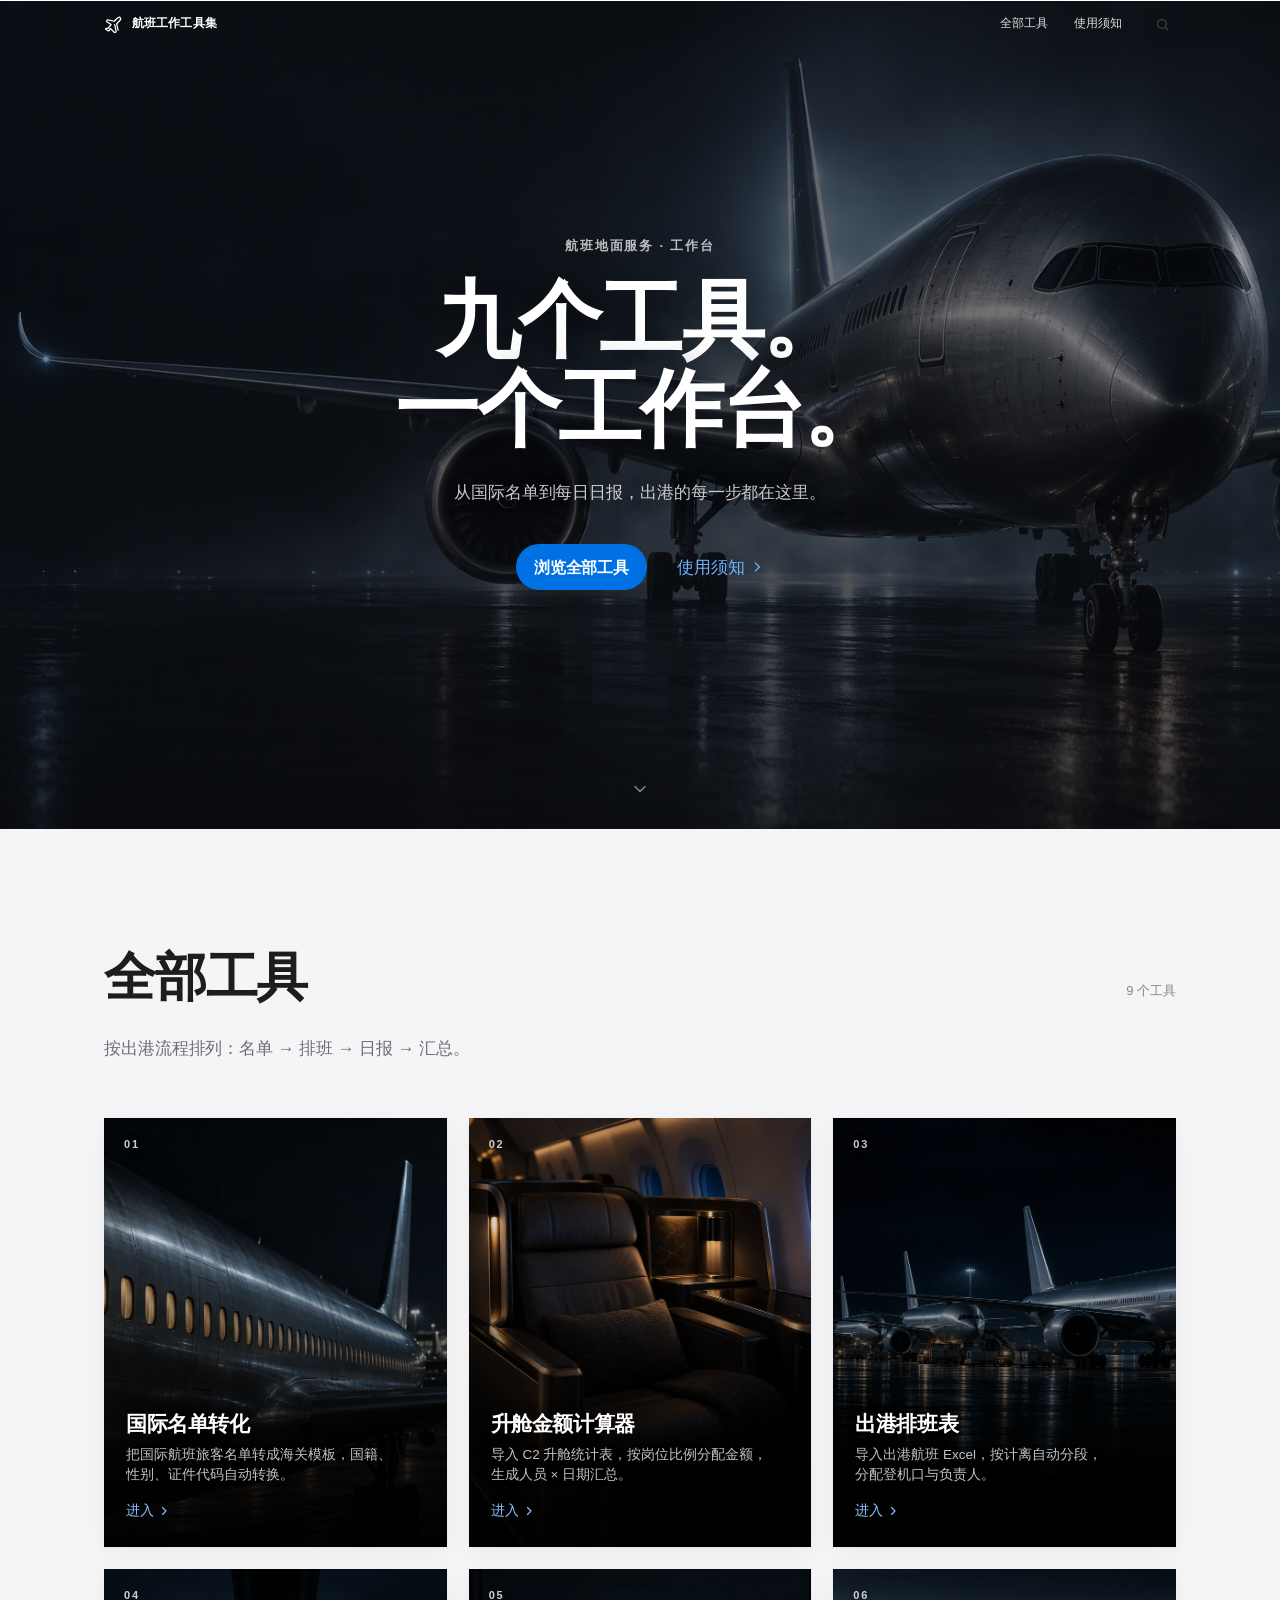
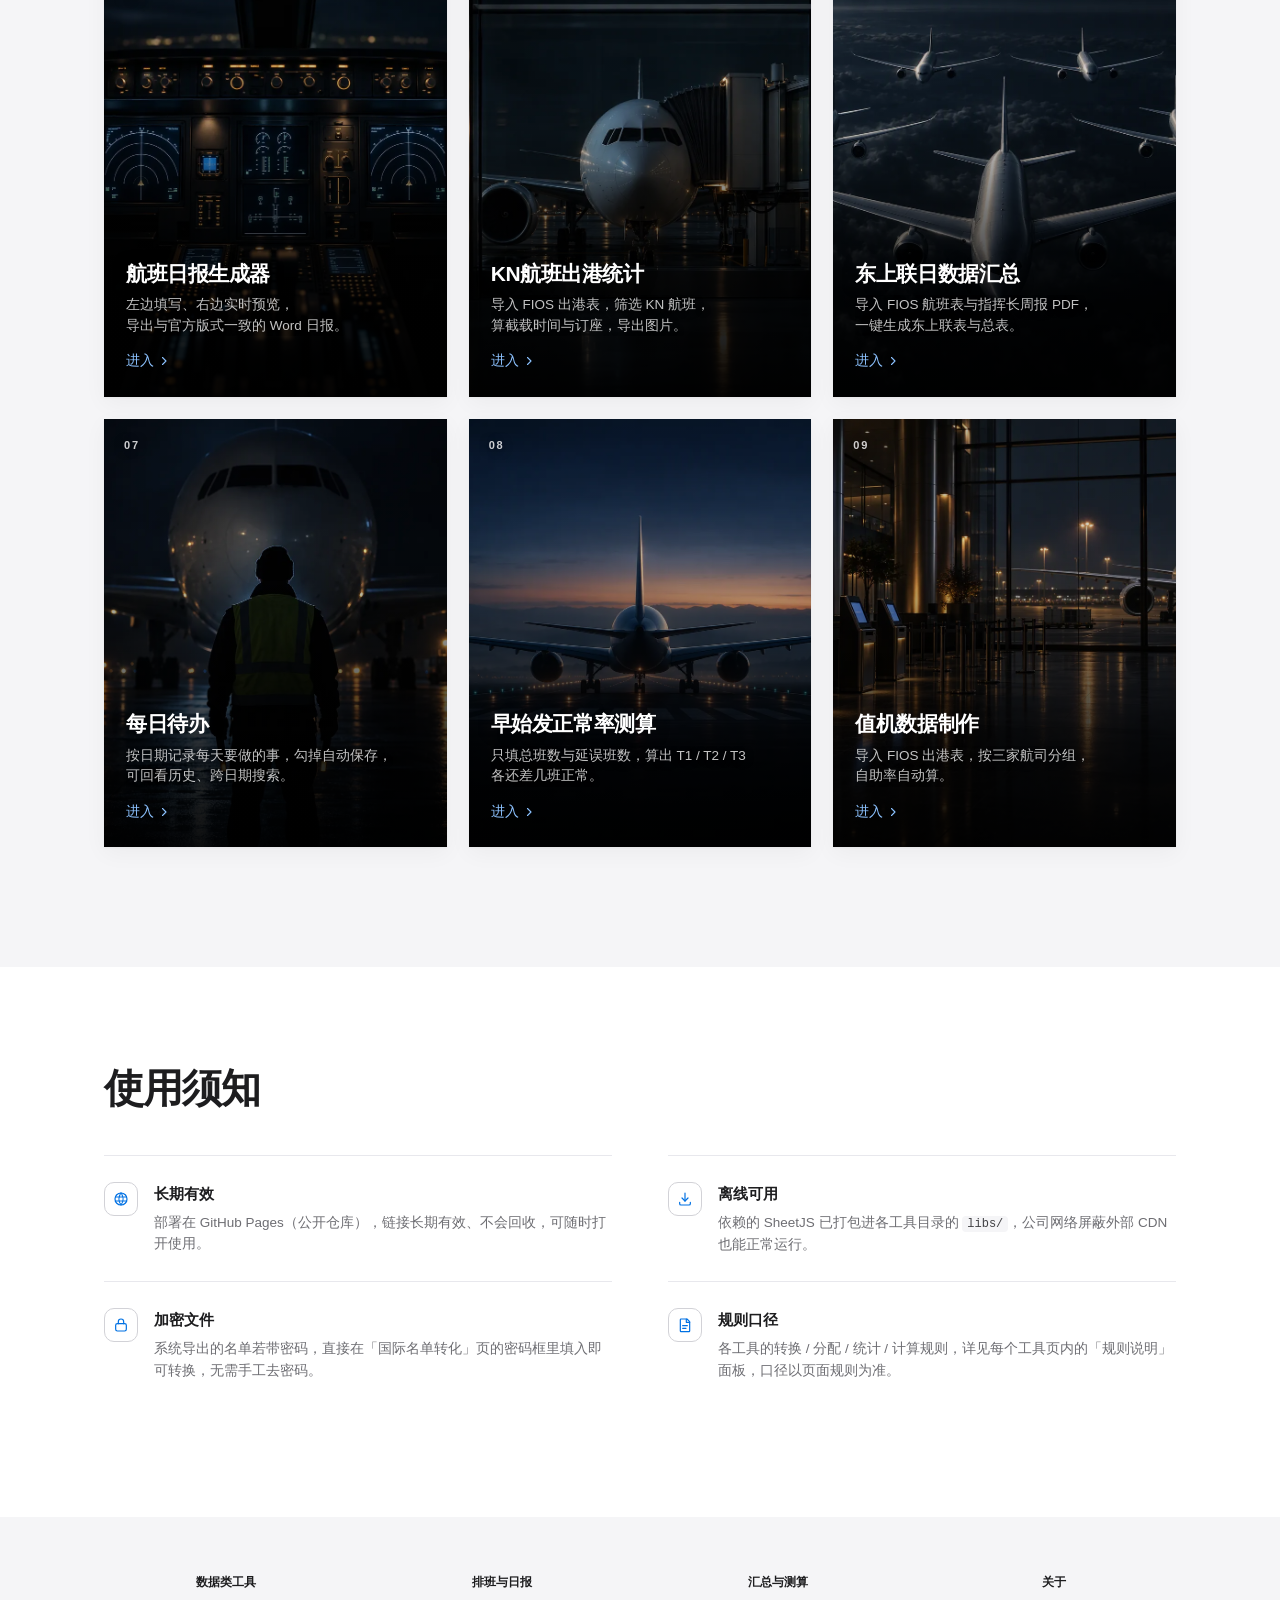
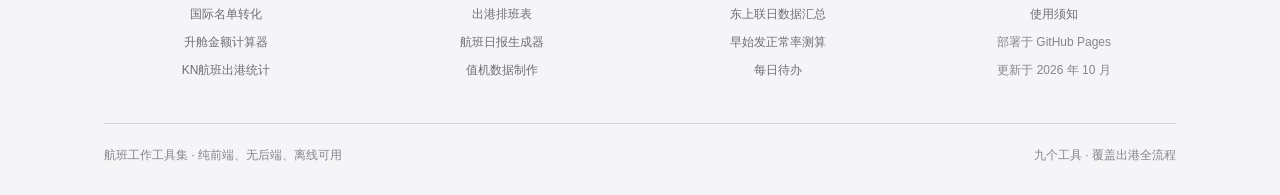
==== commit 4b707ec6: "style(home): 卡片四个角改直角（border-radius: 0） 用户明确要求：卡片不要圆角，要直角。 只改 .tile 的 border-radius，其他（渐变、白字、悬停抬升）不动" ====
--- a/index.html
+++ b/index.html
@@ -188,10 +188,12 @@
      图铺满整张卡，白字压在底部暗渐变上。苹果首页瓷砖的做法。
      ⚠️ 三层必须齐：图 z-index:-2、渐变 ::after z-index:-1、文字正常流；
         .tile 上的 isolation:isolate 让负 z-index 留在卡片自己的层叠上下文里，
-        否则图会掉到页面背景后面去。 */
+        否则图会掉到页面背景后面去。
+     🔥 border-radius: 0 是**用户明确要求**（2026-10-23：「我不希望卡片四个角是圆的，
+        我想是直角的」）→ 以后做「圆角统一」时**不要**把它并回 --radius，会白改一遍。 */
   .tile {
     position: relative; display: flex; flex-direction: column; justify-content: flex-end;
-    aspect-ratio: 4 / 5; border-radius: 26px; overflow: hidden; isolation: isolate;
+    aspect-ratio: 4 / 5; border-radius: 0; overflow: hidden; isolation: isolate;
     background: #101114; text-decoration: none; color: #fff;
     box-shadow: 0 1px 2px rgba(0,0,0,.04), 0 6px 22px rgba(0,0,0,.045);
     transition: transform .42s var(--ease-out), box-shadow .42s var(--ease-out);
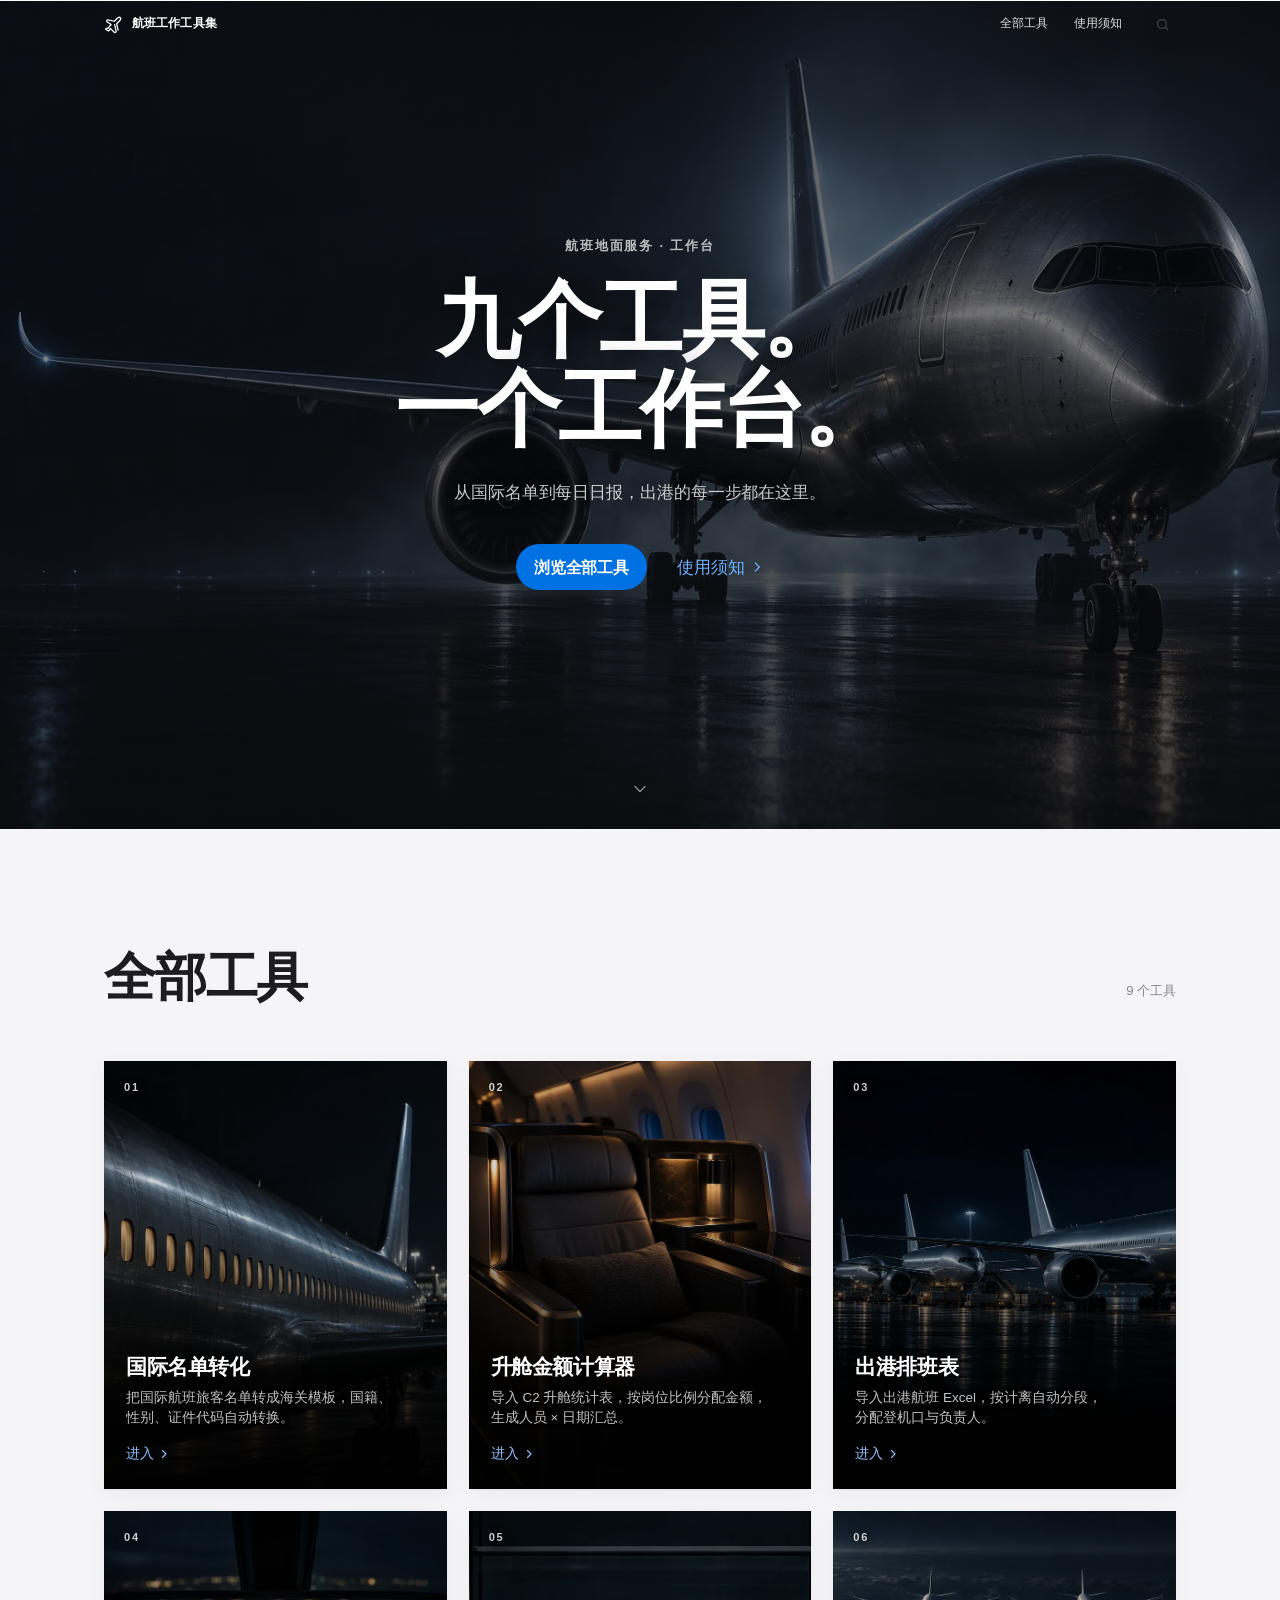
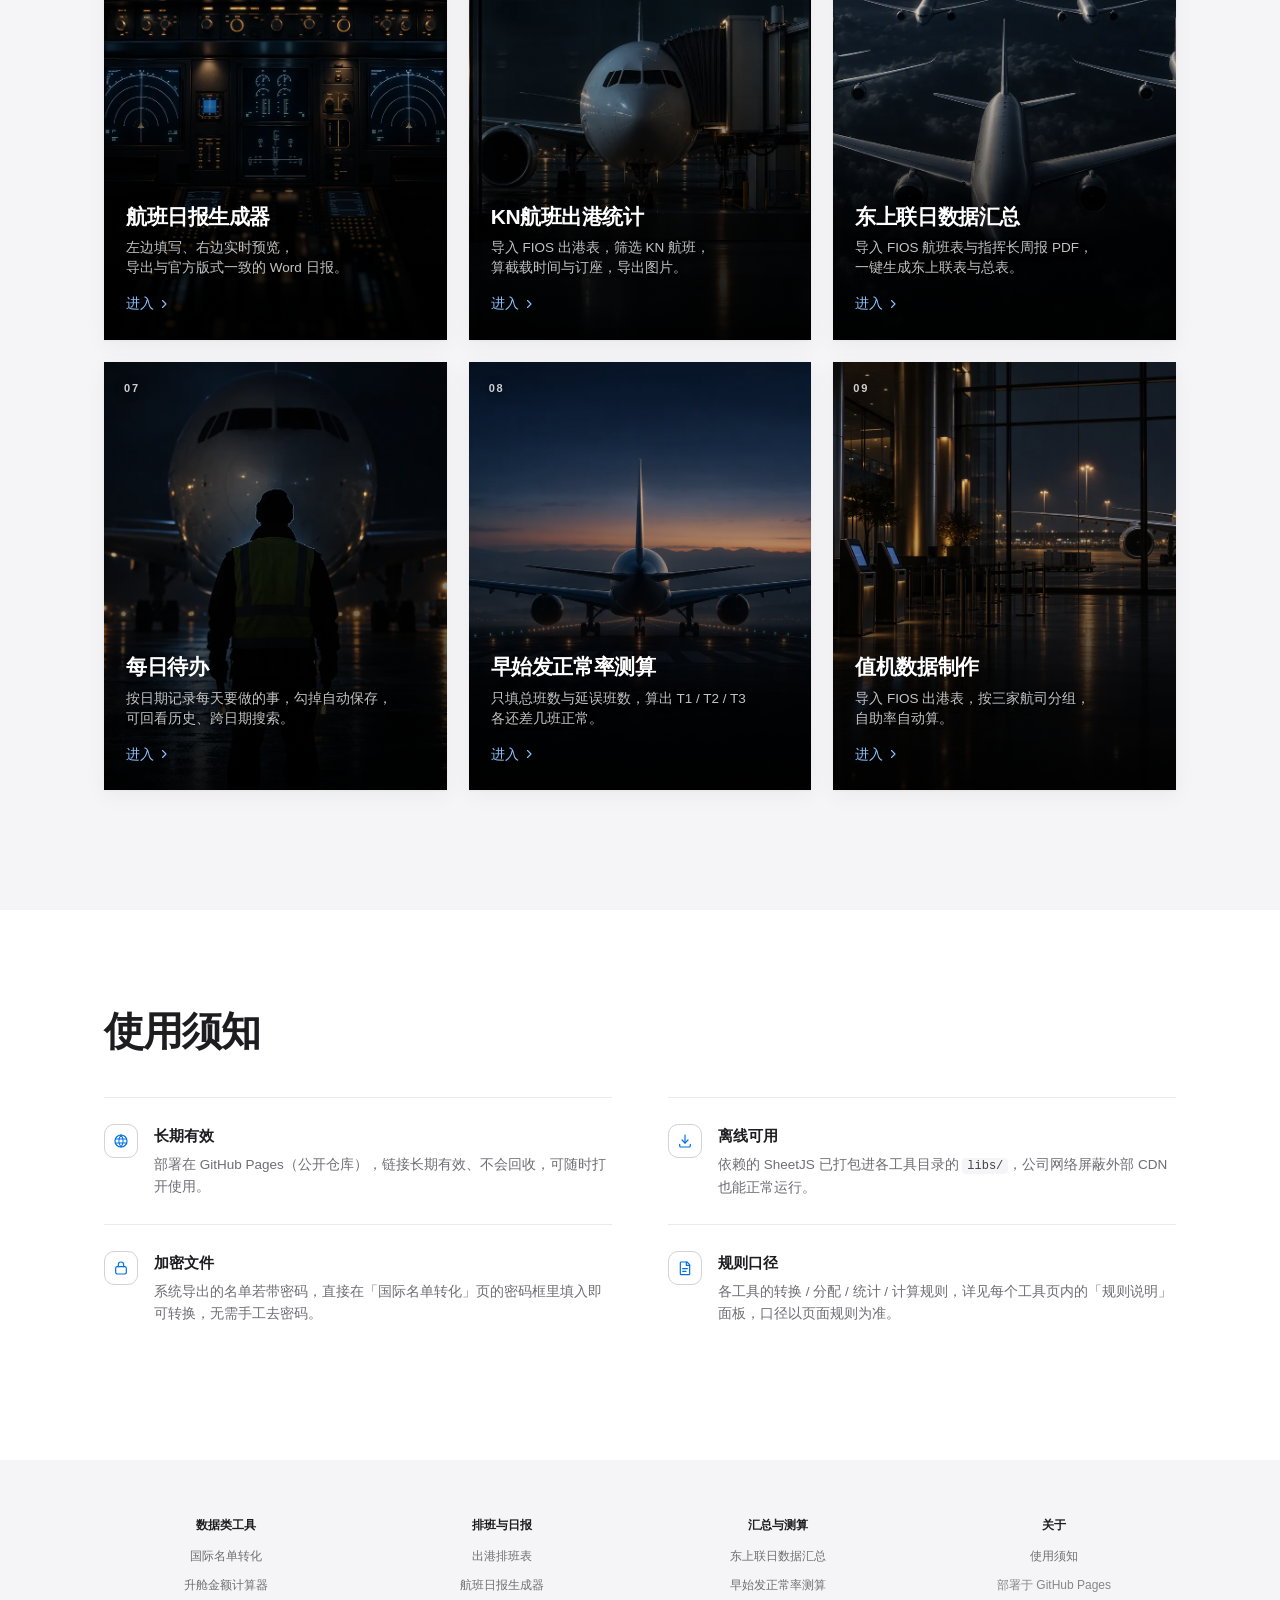
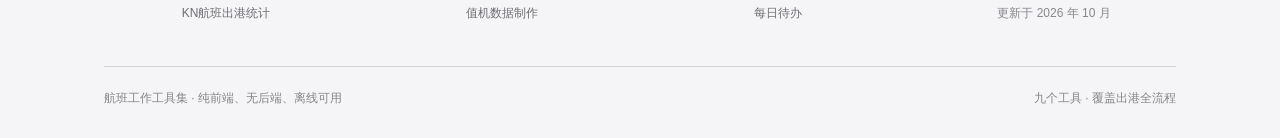
==== commit f36417b6: "style(tools): 02-09 工具页统一迁到 v3 设计语言 外观改动，功能零改动（04 日报生成器按要求跳过）。  共享层 assets/tool-page.css 新增： - §11.5" ====
--- a/index.html
+++ b/index.html
@@ -391,7 +391,6 @@
     <div class="sec-head">
       <h2>全部工具</h2>
       <div class="count" id="toolsCount" role="status" aria-live="polite">9 个工具</div>
-      <p>按出港流程排列：名单 → 排班 → 日报 → 汇总。</p>
     </div>
 
     <main class="grid" id="toolGrid">
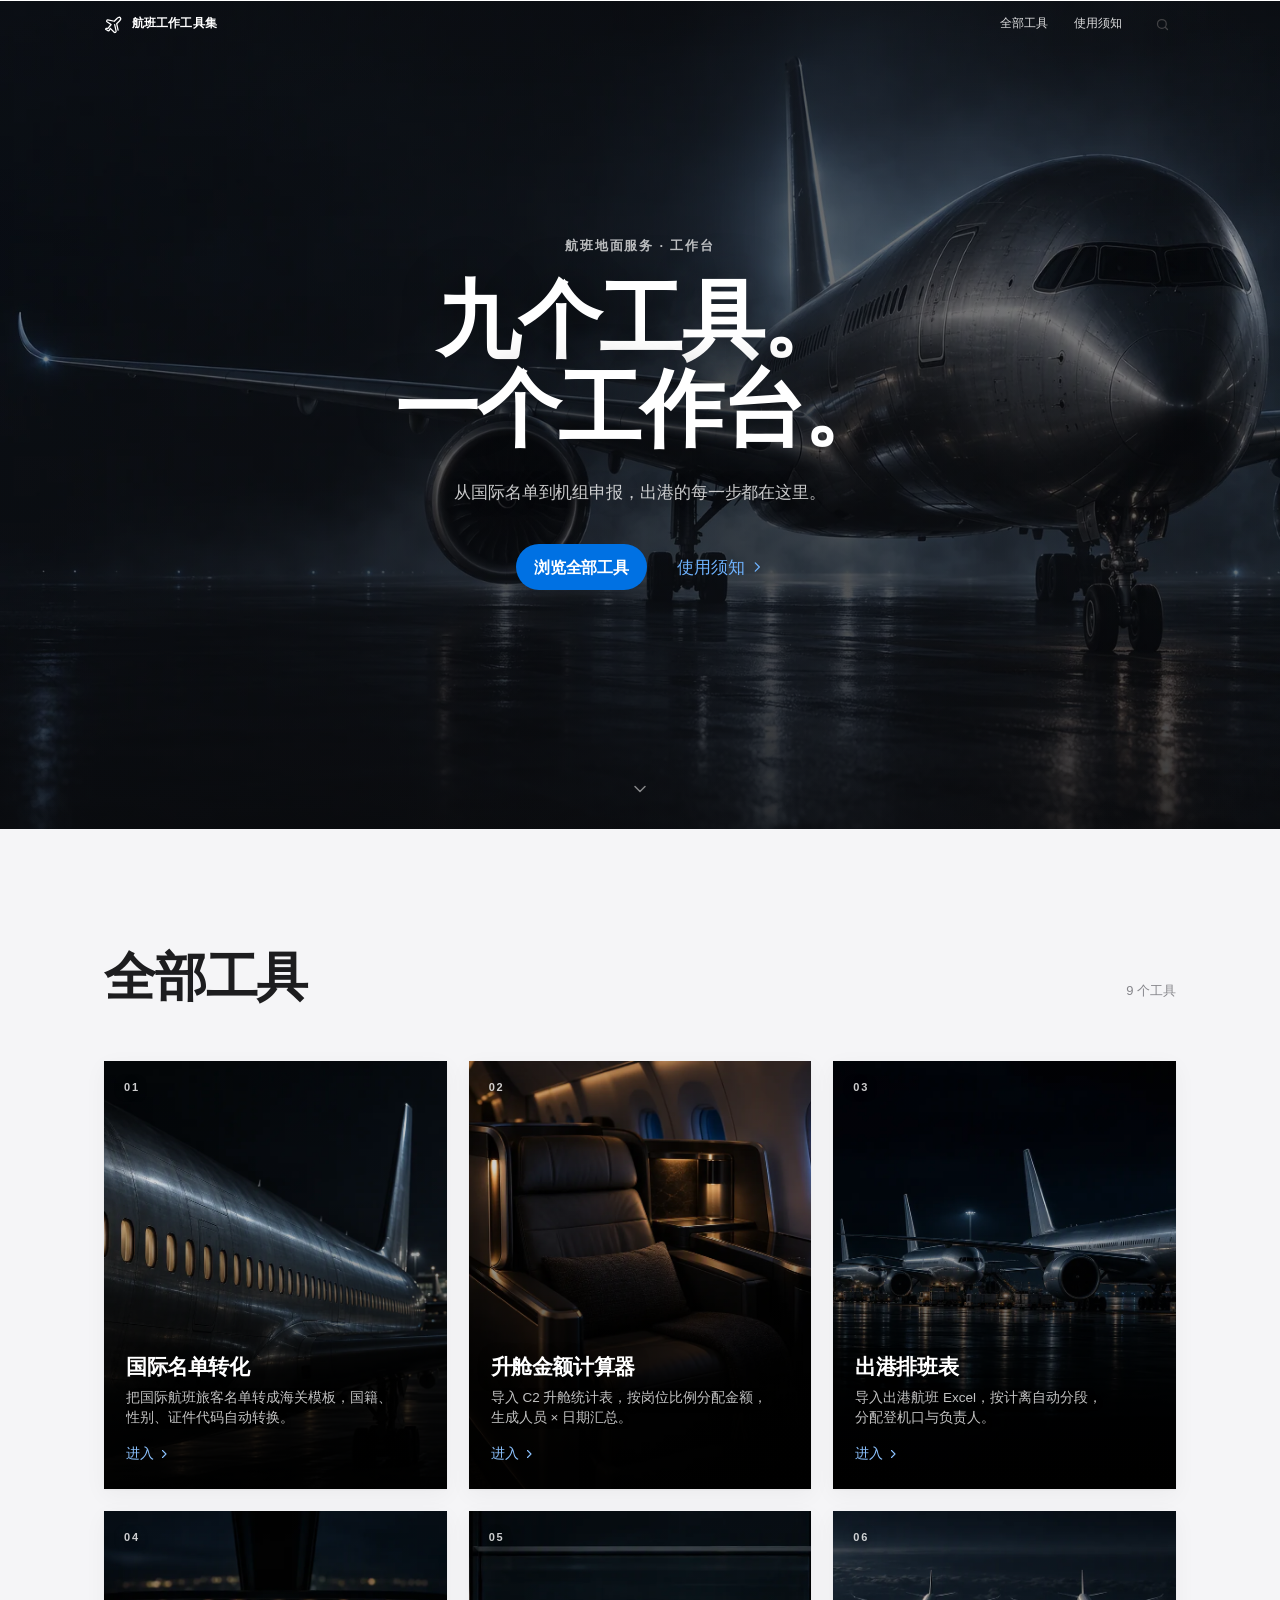
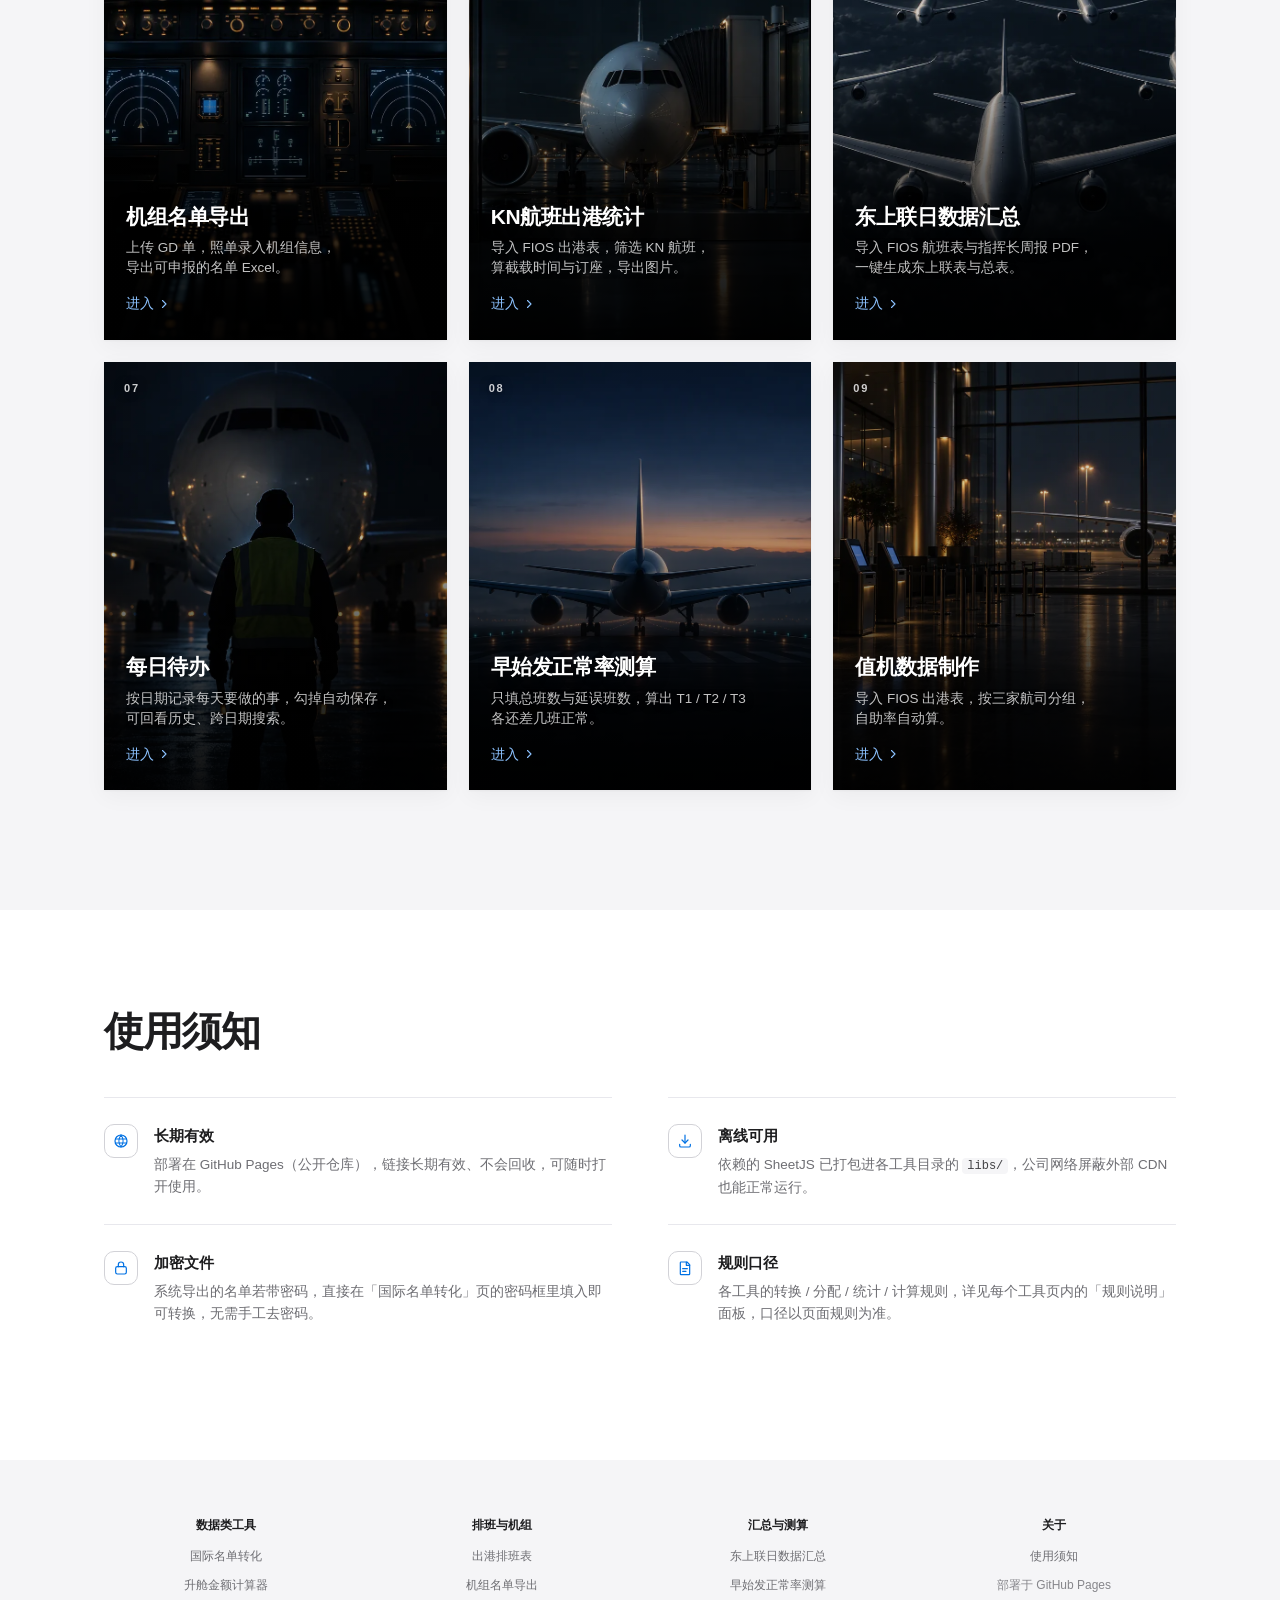
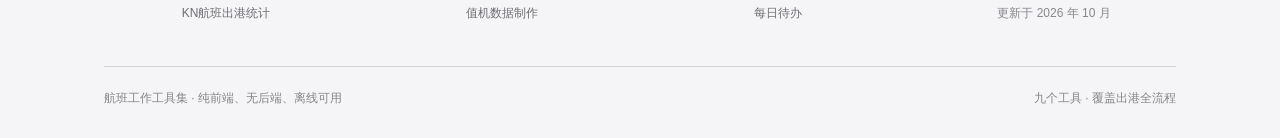
==== commit 1f2253da: "feat(crew-decl): 04 卡片换为机组名单导出，日报生成器封存 - 新增 crew-decl：上传 GD 单 PDF 对照录入机组信息，导出申报用 Excel - 内联 6.4MU262" ====
--- a/index.html
+++ b/index.html
@@ -5,10 +5,10 @@
 <meta name="viewport" content="width=device-width, initial-scale=1.0">
 <title>航班工作工具集 · 导航</title>
 <link rel="icon" href="./assets/favicon.svg" type="image/svg+xml">
-<meta name="description" content="航空地服工作工具集：国际名单转化、升舱金额计算、出港排班、日报生成、值机数据制作等 9 个工具，覆盖出港全流程。">
+<meta name="description" content="航空地服工作工具集：国际名单转化、升舱金额计算、出港排班、机组名单导出、值机数据制作等 9 个工具，覆盖出港全流程。">
 <meta property="og:type" content="website">
 <meta property="og:title" content="航班工作工具集 · 导航">
-<meta property="og:description" content="航空地服工作工具集：国际名单转化、升舱金额计算、出港排班、日报生成、值机数据制作等 9 个工具，覆盖出港全流程。">
+<meta property="og:description" content="航空地服工作工具集：国际名单转化、升舱金额计算、出港排班、机组名单导出、值机数据制作等 9 个工具，覆盖出港全流程。">
 <meta property="og:url" content="https://whaha5100-create.github.io/flight-tools/index.html">
 <!-- 首页页眉是白色通栏，移动端浏览器 chrome 也跟着白 -->
 <meta name="theme-color" content="#ffffff">
@@ -374,7 +374,7 @@
   <section class="hero">
     <p class="eyebrow">航班地面服务 · 工作台</p>
     <h1>九个工具。<br>一个工作台。</h1>
-    <p class="lede">从国际名单到每日日报，出港的每一步都在这里。</p>
+    <p class="lede">从国际名单到机组申报，出港的每一步都在这里。</p>
     <div class="cta-row">
       <a class="btn btn-primary" href="#tools">浏览全部工具</a>
       <a class="link-more" href="#notice">使用须知
@@ -425,12 +425,12 @@
         </div>
       </a>
 
-      <a class="tile" href="./daily-report/index.html" data-keywords="04 航班日报生成器 实时预览 值班安排 导出 Word 日报 接班 当班">
+      <a class="tile" href="./crew-decl/index.html" data-keywords="04 机组名单导出 GD单 总申报单 机组申报 护照号 国际航班 MU261 MU262 FM751 FM752 马德里 曼谷 Excel 模板">
         <img class="tile-img" src="./assets/tools/04-daily-report.webp" alt="" width="1400" height="933" loading="lazy">
         <span class="tile-no">04</span>
         <div class="tile-info">
-          <h3>航班日报生成器</h3>
-          <p>左边填写、右边实时预览，导出与官方版式一致的 Word 日报。</p>
+          <h3>机组名单导出</h3>
+          <p>上传 GD 单，照单录入机组信息，导出可申报的名单 Excel。</p>
           <span class="tile-cta">进入<span class="chev"><svg viewBox="0 0 24 24" fill="none" stroke="currentColor" stroke-width="2.2" stroke-linecap="round" stroke-linejoin="round"><path d="M9 5l7 7-7 7"/></svg></span></span>
         </div>
       </a>
@@ -489,7 +489,7 @@
 
     <div class="empty" id="toolsEmpty">
       <div class="e-t">没有找到匹配的工具</div>
-      <div class="e-s">换个关键词试试，比如「名单」「排班」「日报」「正常率」。</div>
+      <div class="e-s">换个关键词试试，比如「名单」「排班」「机组」「正常率」。</div>
       <button type="button" id="toolsEmptyReset">清除搜索条件</button>
     </div>
   </section>
@@ -544,10 +544,10 @@
           </ul>
         </div>
         <div class="footer-col">
-          <h5>排班与日报</h5>
+          <h5>排班与机组</h5>
           <ul>
             <li><a href="./schedule/index.html">出港排班表</a></li>
-            <li><a href="./daily-report/index.html">航班日报生成器</a></li>
+            <li><a href="./crew-decl/index.html">机组名单导出</a></li>
             <li><a href="./checkin/index.html">值机数据制作</a></li>
           </ul>
         </div>
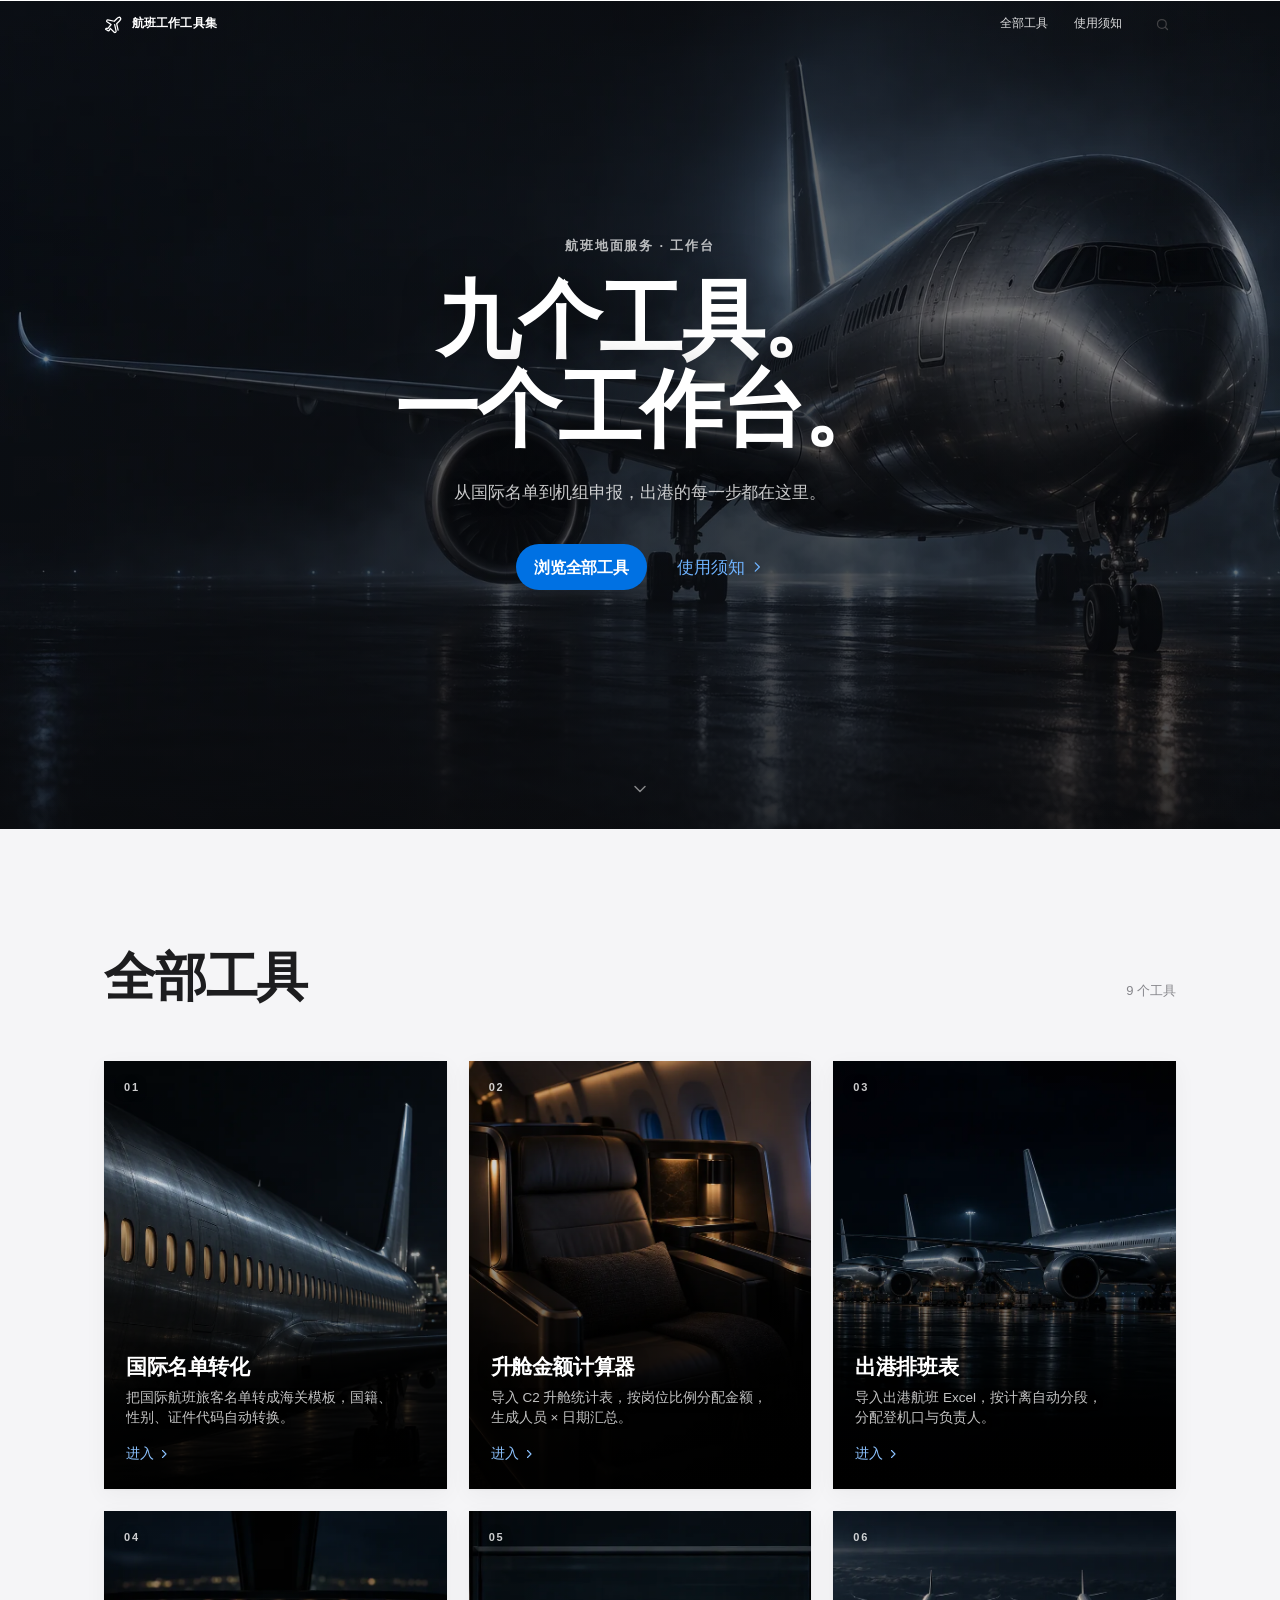
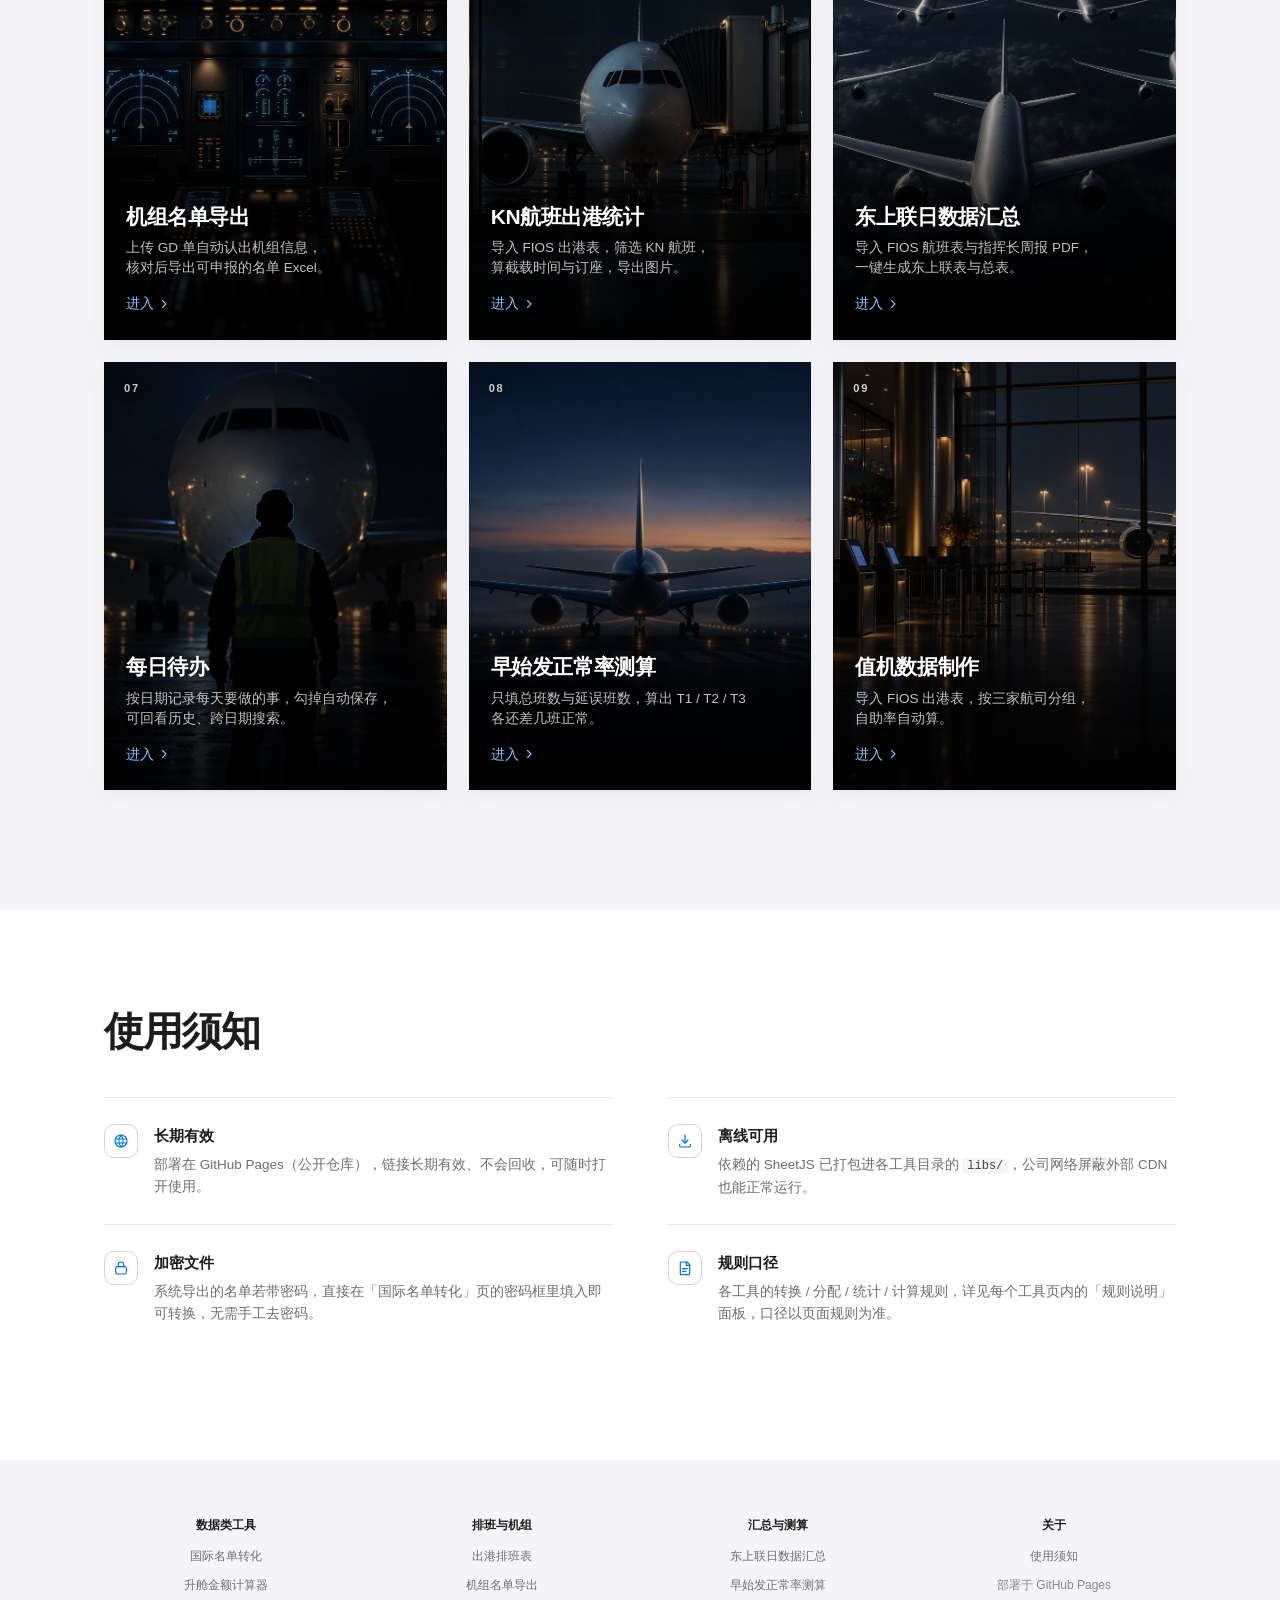
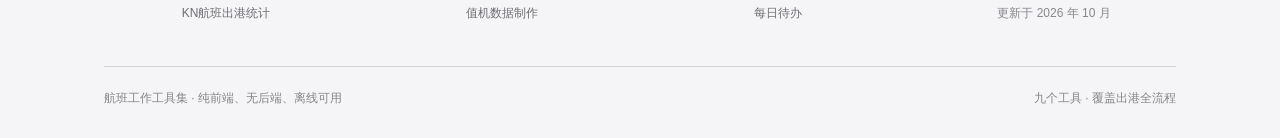
==== commit beef1469: "feat(crew-decl): 自动识别机组信息，不再逐格手打 上传 GD 单后自动填好 20 行机组 + 航班号 + 日期，浅黄底标出待核对行。  为什么是 OCR：这份 PDF 是矢量转曲的 —" ====
--- a/index.html
+++ b/index.html
@@ -425,12 +425,12 @@
         </div>
       </a>
 
-      <a class="tile" href="./crew-decl/index.html" data-keywords="04 机组名单导出 GD单 总申报单 机组申报 护照号 国际航班 MU261 MU262 FM751 FM752 马德里 曼谷 Excel 模板">
+      <a class="tile" href="./crew-decl/index.html" data-keywords="04 机组名单导出 GD单 总申报单 机组申报 自动识别 OCR 护照号 国际航班 MU261 MU262 FM751 FM752 马德里 曼谷 Excel 模板">
         <img class="tile-img" src="./assets/tools/04-daily-report.webp" alt="" width="1400" height="933" loading="lazy">
         <span class="tile-no">04</span>
         <div class="tile-info">
           <h3>机组名单导出</h3>
-          <p>上传 GD 单，照单录入机组信息，导出可申报的名单 Excel。</p>
+          <p>上传 GD 单自动认出机组信息，核对后导出可申报的名单 Excel。</p>
           <span class="tile-cta">进入<span class="chev"><svg viewBox="0 0 24 24" fill="none" stroke="currentColor" stroke-width="2.2" stroke-linecap="round" stroke-linejoin="round"><path d="M9 5l7 7-7 7"/></svg></span></span>
         </div>
       </a>
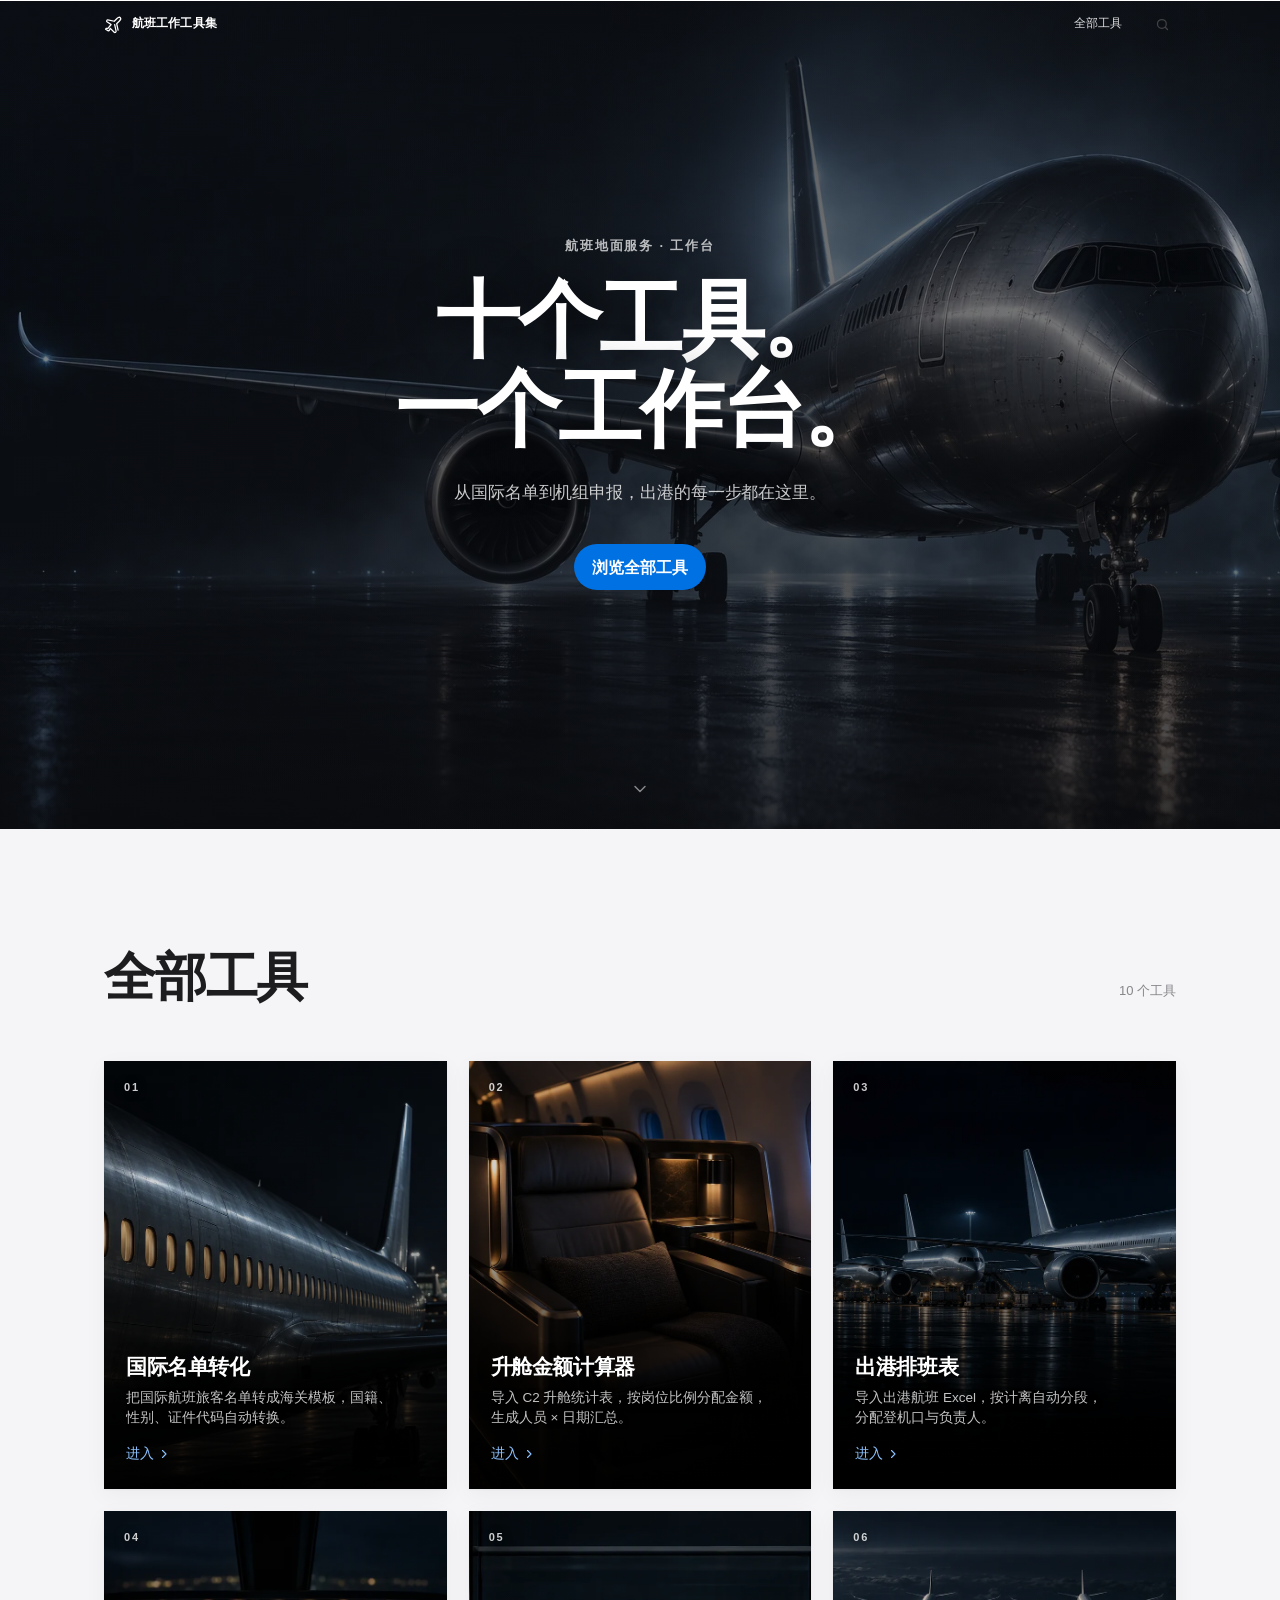
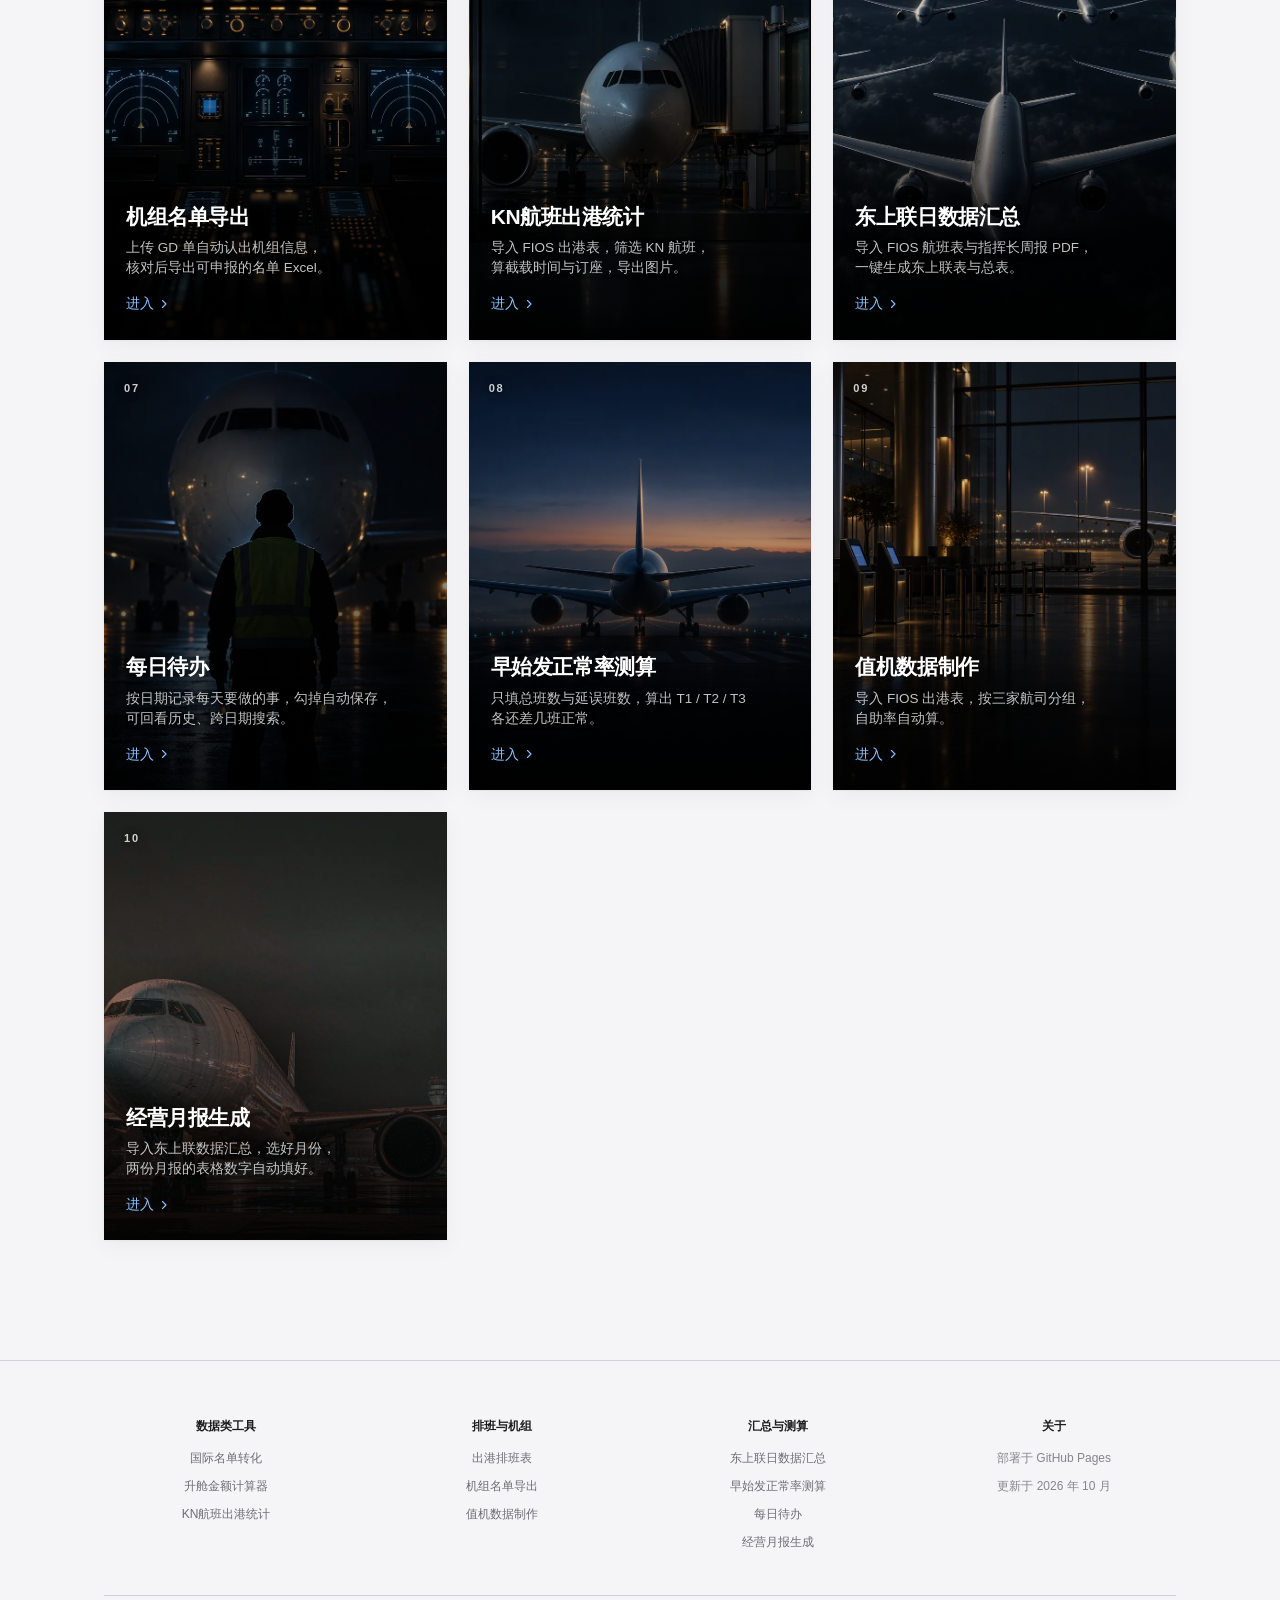
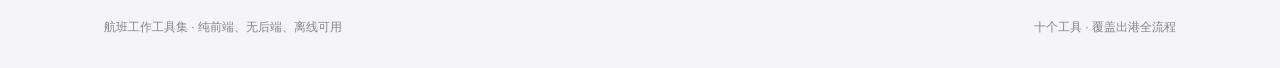
==== commit 4bac7848: "航班工作工具集（首次提交） 纯前端航空地服工具集，10 个工具 + 1 个导航首页，部署在 GitHub Pages。  ⚠️ 仓库纪律（务必遵守，见 README 与项目规矩）： 本仓库是公开的，任" ====
--- a/index.html
+++ b/index.html
@@ -5,10 +5,10 @@
 <meta name="viewport" content="width=device-width, initial-scale=1.0">
 <title>航班工作工具集 · 导航</title>
 <link rel="icon" href="./assets/favicon.svg" type="image/svg+xml">
-<meta name="description" content="航空地服工作工具集：国际名单转化、升舱金额计算、出港排班、机组名单导出、值机数据制作等 9 个工具，覆盖出港全流程。">
+<meta name="description" content="航空地服工作工具集：国际名单转化、升舱金额计算、出港排班、机组名单导出、值机数据制作、经营月报生成等 10 个工具，覆盖出港全流程。">
 <meta property="og:type" content="website">
 <meta property="og:title" content="航班工作工具集 · 导航">
-<meta property="og:description" content="航空地服工作工具集：国际名单转化、升舱金额计算、出港排班、机组名单导出、值机数据制作等 9 个工具，覆盖出港全流程。">
+<meta property="og:description" content="航空地服工作工具集：国际名单转化、升舱金额计算、出港排班、机组名单导出、值机数据制作、经营月报生成等 10 个工具，覆盖出港全流程。">
 <meta property="og:url" content="https://whaha5100-create.github.io/flight-tools/index.html">
 <!-- 首页页眉是白色通栏，移动端浏览器 chrome 也跟着白 -->
 <meta name="theme-color" content="#ffffff">
@@ -26,6 +26,14 @@
        ⑤ 使用须知从灰盒子 → 两列发丝线分区
        ⑥ 页脚从一行字 → 四列小字
 
+     🔥 2026-10-26：**整块「使用须知」已删除**（用户：「都是一些没有意义的话」→
+        换成实用提醒后仍不要 → 「删掉这块吧，没别的能加的就不加啦」）。
+        连带删掉：页眉「使用须知」链接、主视觉右侧那个 link-more 链接、
+        页脚「关于」列里的同名链接，以及 .notice / .notice-grid / .n-item /
+        .n-ic / .n-item code / .link-more / --line-soft 这些只为它存在的样式。
+        页面现在只有三段：主视觉 → 工具网格 → 页脚。**别再往回加这一节。**
+        因为工具区和页脚同为 --bg 灰，页脚补了一条 border-top 发丝线做分隔。
+
      ⚠️ 三条必须守住的约定：
        · 共享层 site.css 仍然加载（css-regress 要求每页都有它的 <link>）
        · 探针依赖的 ID 一个都不能少：toolSearch / toolSearchClear / searchBox /
@@ -41,9 +49,6 @@
   /* site.css 用 !important 把 body 底色钉成 --bg(#f5f5f7)，首页要白底 */
   body { background: #fff !important; }
   html { scroll-behavior: smooth; }
-
-  /* site.css 的 :root 里没有 --line-soft（工具页用不到），首页的分隔线要用它 */
-  :root { --line-soft: #e8e8ed; }
 
   /* ============ 1. 页眉（覆盖共享层尺寸）============ */
   .nav-inner { height: 48px; max-width: 1120px; padding: 0 24px; gap: 24px; }
@@ -150,14 +155,6 @@
     transition: background .24s var(--ease-out), transform .24s var(--ease-out);
   }
   .hero .btn-primary:active { transform: scale(.98); }
-  .link-more {
-    display: inline-flex; align-items: center; gap: 5px;
-    font-size: 17px; color: #6fb3ff; text-decoration: none;
-    transition: color .2s;
-  }
-  .link-more svg { width: 14px; height: 14px; transition: transform .26s var(--ease-out); }
-  .link-more:hover { color: #a3ceff; }
-  .link-more:hover svg { transform: translateX(3px); }
 
   .scroll-hint {
     position: absolute; left: 50%; bottom: 30px; transform: translateX(-50%);
@@ -263,32 +260,10 @@
   }
   .empty button:hover { text-decoration: underline; }
 
-  /* ============ 5. 使用须知（发丝线分区，不用灰盒子）============ */
-  .notice { background: #fff; padding: 100px 0 110px; scroll-margin-top: 64px; }
-  .notice .sec-head { margin-bottom: 0; }
-  .notice .sec-head h2 { font-size: clamp(26px, 3.2vw, 40px); }
-  .notice-grid {
-    max-width: 1120px; margin: 44px auto 0; padding: 0 24px;
-    display: grid; grid-template-columns: 1fr 1fr; gap: 0 56px;
-  }
-  .n-item { display: flex; gap: 16px; padding: 26px 0; border-top: 1px solid var(--line-soft); }
-  .n-ic {
-    flex: 0 0 auto; width: 34px; height: 34px; border-radius: 10px;
-    border: 1px solid var(--line);
-    display: flex; align-items: center; justify-content: center; color: var(--brand);
-  }
-  .n-ic svg { width: 16px; height: 16px; display: block; }
-  .n-item h4 { margin: 0; font-size: 15px; font-weight: 600; letter-spacing: -.01em; color: var(--ink); }
-  .n-item p { margin: 6px 0 0; font-size: 13.5px; line-height: 1.6; color: var(--muted); }
-  .n-item code {
-    font-family: var(--mono); font-size: 12px;
-    background: var(--bg); padding: 1px 5px; border-radius: 4px; color: var(--ink-2);
-  }
-
-  /* ============ 6. 页脚（四列小字）============ */
+  /* ============ 5. 页脚（四列小字）============ */
   .site-footer {
     background: var(--bg); padding: 56px 0 30px; margin-top: 0;
-    border-top: 0; font-size: 12px; color: var(--muted);
+    border-top: 1px solid var(--line); font-size: 12px; color: var(--muted);
   }
   .footer-inner { max-width: 1120px; margin: 0 auto; padding: 0 24px; }
   .footer-cols {
@@ -308,9 +283,7 @@
   /* ============ 响应式 ============ */
   @media (max-width: 1023px) {
     .grid { grid-template-columns: repeat(2, 1fr); }
-    .notice-grid { grid-template-columns: 1fr; gap: 0; }
     .tools { padding: 80px 0 90px; }
-    .notice { padding: 76px 0 84px; }
   }
   @media (max-width: 719px) {
     .nav-inner { padding: 0 18px; }
@@ -330,7 +303,7 @@
   }
   @media (prefers-reduced-motion: reduce) {
     .tile, .tile:hover { transform: none !important; }
-    .link-more:hover svg, .tile:hover .tile-cta .chev { transform: none !important; }
+    .tile:hover .tile-cta .chev { transform: none !important; }
   }
 </style>
 </head>
@@ -347,7 +320,6 @@
       </a>
       <nav class="nav-links">
         <a class="nav-link" href="#tools">全部工具</a>
-        <a class="nav-link" href="#notice">使用须知</a>
         <button class="nav-search-btn" id="searchToggle" type="button" aria-label="搜索工具">
           <svg viewBox="0 0 24 24" fill="none" stroke="currentColor" stroke-width="2" stroke-linecap="round">
             <circle cx="11" cy="11" r="7"/><path d="M20 20l-3.6-3.6"/>
@@ -373,13 +345,10 @@
        配图 assets/hero-aircraft.webp 为原创生成，不含任何航司涂装 / 商标。 -->
   <section class="hero">
     <p class="eyebrow">航班地面服务 · 工作台</p>
-    <h1>九个工具。<br>一个工作台。</h1>
+    <h1>十个工具。<br>一个工作台。</h1>
     <p class="lede">从国际名单到机组申报，出港的每一步都在这里。</p>
     <div class="cta-row">
       <a class="btn btn-primary" href="#tools">浏览全部工具</a>
-      <a class="link-more" href="#notice">使用须知
-        <svg viewBox="0 0 24 24" fill="none" stroke="currentColor" stroke-width="2.2" stroke-linecap="round" stroke-linejoin="round"><path d="M9 5l7 7-7 7"/></svg>
-      </a>
     </div>
     <div class="scroll-hint" aria-hidden="true">
       <svg viewBox="0 0 24 24" fill="none" stroke="currentColor" stroke-width="1.8" stroke-linecap="round" stroke-linejoin="round"><path d="M6 9l6 6 6-6"/></svg>
@@ -390,7 +359,7 @@
   <section class="tools" id="tools">
     <div class="sec-head">
       <h2>全部工具</h2>
-      <div class="count" id="toolsCount" role="status" aria-live="polite">9 个工具</div>
+      <div class="count" id="toolsCount" role="status" aria-live="polite">10 个工具</div>
     </div>
 
     <main class="grid" id="toolGrid">
@@ -481,6 +450,16 @@
         <div class="tile-info">
           <h3>值机数据制作</h3>
           <p>导入 FIOS 出港表，按三家航司分组，自助率自动算。</p>
+          <span class="tile-cta">进入<span class="chev"><svg viewBox="0 0 24 24" fill="none" stroke="currentColor" stroke-width="2.2" stroke-linecap="round" stroke-linejoin="round"><path d="M9 5l7 7-7 7"/></svg></span></span>
+        </div>
+      </a>
+
+      <a class="tile" href="./monthly/index.html" data-keywords="10 经营月报 月报 生产经营月报 东上航 联航 MU FM KN 汇总 环比 表格 Word docx 数据汇总 每月">
+        <img class="tile-img" src="./assets/tools/10-monthly.webp" alt="" width="1400" height="933" loading="lazy">
+        <span class="tile-no">10</span>
+        <div class="tile-info">
+          <h3>经营月报生成</h3>
+          <p>导入东上联数据汇总，选好月份，两份月报的表格数字自动填好。</p>
           <span class="tile-cta">进入<span class="chev"><svg viewBox="0 0 24 24" fill="none" stroke="currentColor" stroke-width="2.2" stroke-linecap="round" stroke-linejoin="round"><path d="M9 5l7 7-7 7"/></svg></span></span>
         </div>
       </a>
@@ -491,43 +470,6 @@
       <div class="e-t">没有找到匹配的工具</div>
       <div class="e-s">换个关键词试试，比如「名单」「排班」「机组」「正常率」。</div>
       <button type="button" id="toolsEmptyReset">清除搜索条件</button>
-    </div>
-  </section>
-
-  <!-- ============ 4. 使用须知 ============ -->
-  <section class="notice" id="notice">
-    <div class="sec-head">
-      <h2>使用须知</h2>
-    </div>
-    <div class="notice-grid">
-      <div class="n-item">
-        <span class="n-ic"><svg viewBox="0 0 24 24" fill="none" stroke="currentColor" stroke-width="1.8" stroke-linecap="round" stroke-linejoin="round"><circle cx="12" cy="12" r="9"/><path d="M3.6 9h16.8M3.6 15h16.8M12 3a15 15 0 010 18a15 15 0 010-18"/></svg></span>
-        <div>
-          <h4>长期有效</h4>
-          <p>部署在 GitHub Pages（公开仓库），链接长期有效、不会回收，可随时打开使用。</p>
-        </div>
-      </div>
-      <div class="n-item">
-        <span class="n-ic"><svg viewBox="0 0 24 24" fill="none" stroke="currentColor" stroke-width="1.8" stroke-linecap="round" stroke-linejoin="round"><path d="M12 3v12"/><path d="M7.5 10.5L12 15l4.5-4.5"/><path d="M4 17v2a2 2 0 002 2h12a2 2 0 002-2v-2"/></svg></span>
-        <div>
-          <h4>离线可用</h4>
-          <p>依赖的 SheetJS 已打包进各工具目录的 <code>libs/</code>，公司网络屏蔽外部 CDN 也能正常运行。</p>
-        </div>
-      </div>
-      <div class="n-item">
-        <span class="n-ic"><svg viewBox="0 0 24 24" fill="none" stroke="currentColor" stroke-width="1.8" stroke-linecap="round" stroke-linejoin="round"><rect x="4" y="10" width="16" height="11" rx="2.5"/><path d="M8 10V7a4 4 0 018 0v3"/></svg></span>
-        <div>
-          <h4>加密文件</h4>
-          <p>系统导出的名单若带密码，直接在「国际名单转化」页的密码框里填入即可转换，无需手工去密码。</p>
-        </div>
-      </div>
-      <div class="n-item">
-        <span class="n-ic"><svg viewBox="0 0 24 24" fill="none" stroke="currentColor" stroke-width="1.8" stroke-linecap="round" stroke-linejoin="round"><path d="M6 3h9l4 4v14a1 1 0 01-1 1H6a1 1 0 01-1-1V4a1 1 0 011-1z"/><path d="M14 3v5h5M8.5 13h7M8.5 17h5"/></svg></span>
-        <div>
-          <h4>规则口径</h4>
-          <p>各工具的转换 / 分配 / 统计 / 计算规则，详见每个工具页内的「规则说明」面板，口径以页面规则为准。</p>
-        </div>
-      </div>
     </div>
   </section>
 
@@ -557,12 +499,12 @@
             <li><a href="./merge/index.html">东上联日数据汇总</a></li>
             <li><a href="./early-ontime/index.html">早始发正常率测算</a></li>
             <li><a href="./todo/index.html">每日待办</a></li>
+            <li><a href="./monthly/index.html">经营月报生成</a></li>
           </ul>
         </div>
         <div class="footer-col">
           <h5>关于</h5>
           <ul>
-            <li><a href="#notice">使用须知</a></li>
             <li>部署于 GitHub Pages</li>
             <li>更新于 2026 年 10 月</li>
           </ul>
@@ -570,7 +512,7 @@
       </div>
       <div class="footer-bottom">
         <span>航班工作工具集 · 纯前端、无后端、离线可用</span>
-        <span>九个工具 · 覆盖出港全流程</span>
+        <span>十个工具 · 覆盖出港全流程</span>
       </div>
     </div>
   </footer>
--- a/assets/site.css
+++ b/assets/site.css
@@ -41,6 +41,11 @@
   --muted:        #6e6e73;
   --muted-2:      #86868b;
   --line:         #d2d2d7;
+  /* --line-soft：比 --line 更淡的发丝线，用于表头 / 列表分隔 / 卡片内部分栏。
+     🔥 2026-10-26 之前它**只在首页内联 :root 里定义过一次**，而 schedule /
+     crew-decl / todo / early-ontime / checkin 五个页面都在用它 ——
+     变量解析失败 → border-color 退回 currentColor。补进共享层才是它的家。 */
+  --line-soft:    #e8e8ed;
   --bg:           #f5f5f7;
   --card:         #ffffff;
   /* 语义色（低饱和） */
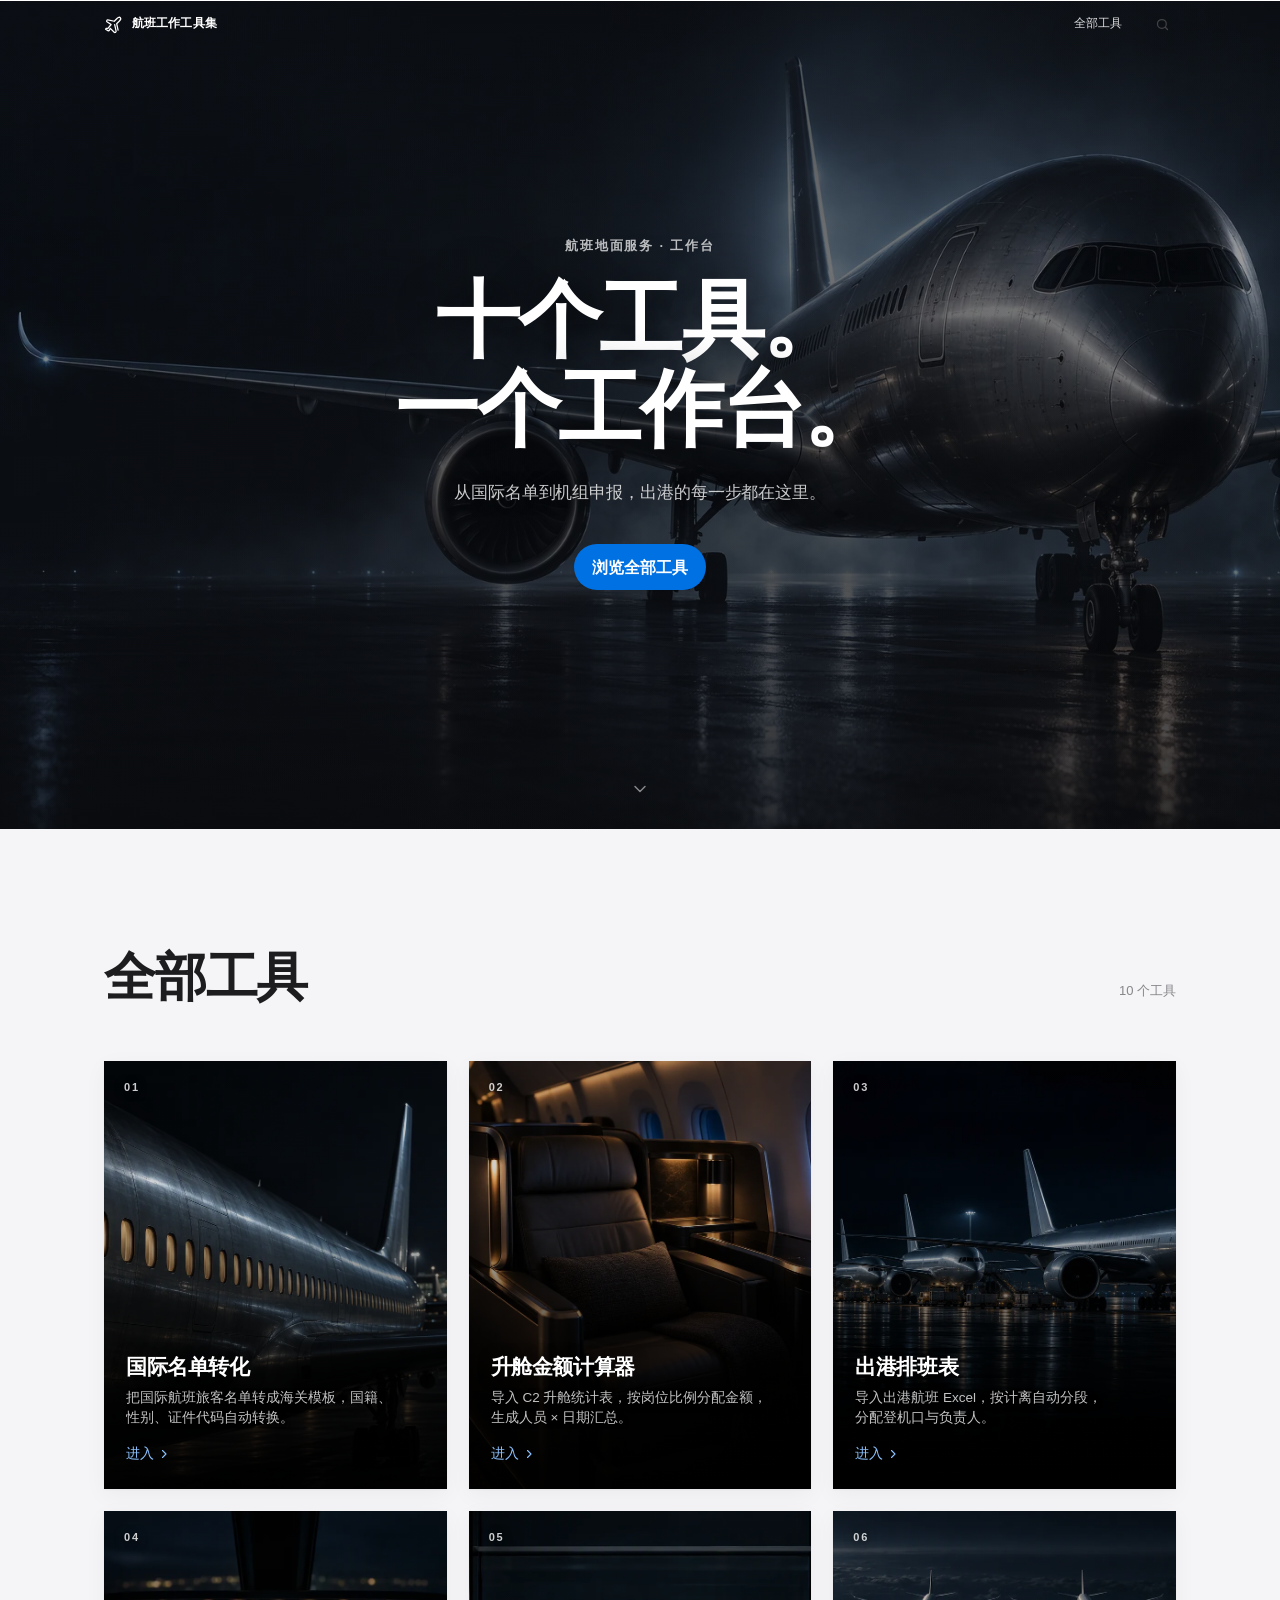
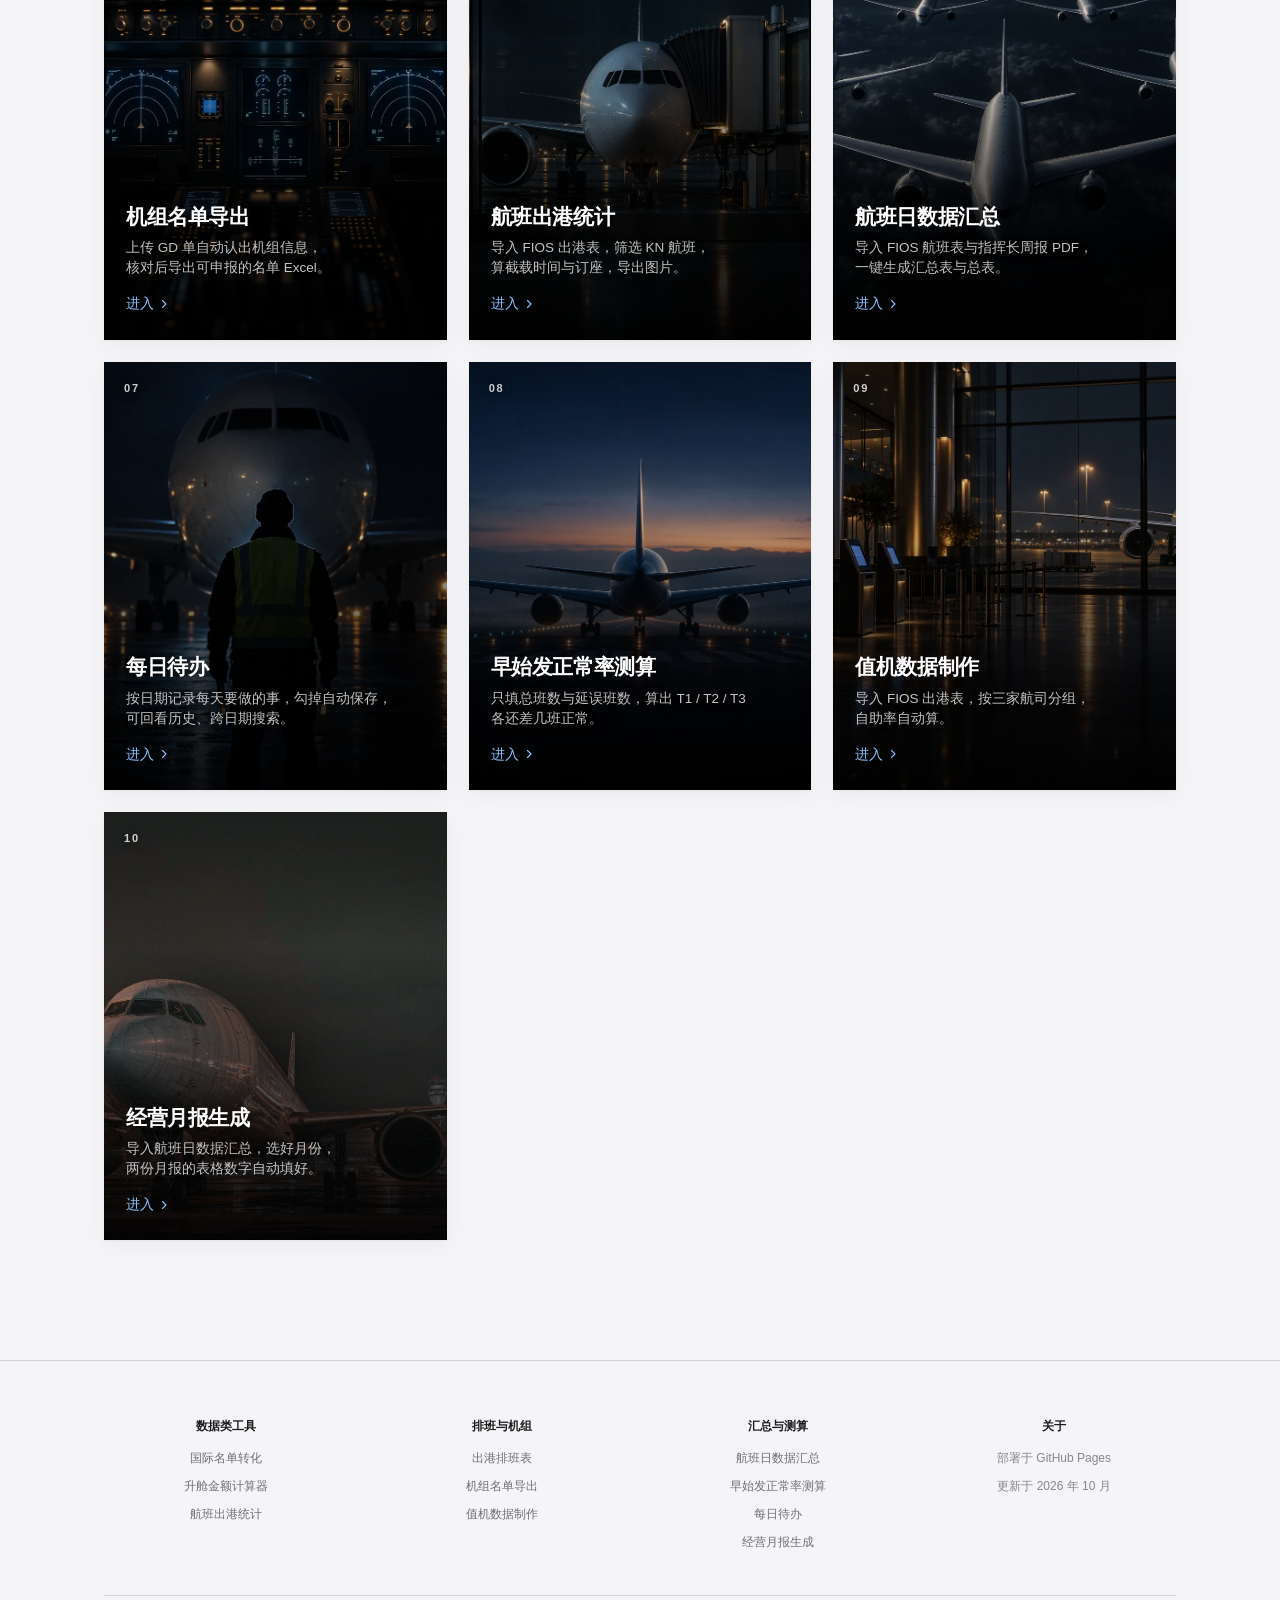
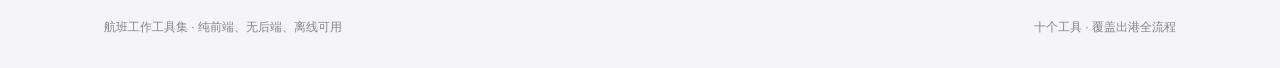
==== commit 9ca6e93b: "卡片去品牌化：05 改「航班出港统计」、06 改「航班日数据汇总」 只改名字与首页搜索词，页内业务内容（东上联表 / 东上航 / 中联航 / KN）一律不动。 - 首页 10 处：卡片名、描述、dat" ====
--- a/index.html
+++ b/index.html
@@ -404,22 +404,22 @@
         </div>
       </a>
 
-      <a class="tile" href="./kn-stats/index.html" data-keywords="05 KN航班出港统计 截载时间 导出图片 中联航 订座 Excel 导入 导出">
+      <a class="tile" href="./kn-stats/index.html" data-keywords="05 航班出港统计 截载时间 导出图片 订座 Excel 导入 导出">
         <img class="tile-img" src="./assets/tools/05-kn-stats.webp" alt="" width="1400" height="933" loading="lazy">
         <span class="tile-no">05</span>
         <div class="tile-info">
-          <h3>KN航班出港统计</h3>
+          <h3>航班出港统计</h3>
           <p>导入 FIOS 出港表，筛选 KN 航班，算截载时间与订座，导出图片。</p>
           <span class="tile-cta">进入<span class="chev"><svg viewBox="0 0 24 24" fill="none" stroke="currentColor" stroke-width="2.2" stroke-linecap="round" stroke-linejoin="round"><path d="M9 5l7 7-7 7"/></svg></span></span>
         </div>
       </a>
 
-      <a class="tile" href="./merge/index.html" data-keywords="06 东上联日数据汇总 东上联 总表 PDF自动填 导出 Excel 东航 上航 联航 周报">
+      <a class="tile" href="./merge/index.html" data-keywords="06 航班日数据汇总 总表 PDF自动填 导出 Excel 周报 汇总">
         <img class="tile-img" src="./assets/tools/06-merge.webp" alt="" width="1400" height="933" loading="lazy">
         <span class="tile-no">06</span>
         <div class="tile-info">
-          <h3>东上联日数据汇总</h3>
-          <p>导入 FIOS 航班表与指挥长周报 PDF，一键生成东上联表与总表。</p>
+          <h3>航班日数据汇总</h3>
+          <p>导入 FIOS 航班表与指挥长周报 PDF，一键生成汇总表与总表。</p>
           <span class="tile-cta">进入<span class="chev"><svg viewBox="0 0 24 24" fill="none" stroke="currentColor" stroke-width="2.2" stroke-linecap="round" stroke-linejoin="round"><path d="M9 5l7 7-7 7"/></svg></span></span>
         </div>
       </a>
@@ -444,7 +444,7 @@
         </div>
       </a>
 
-      <a class="tile" href="./checkin/index.html" data-keywords="09 值机数据制作 自助值机 自助率 WEB CUSS 出港 中联航 东上航 导出 Excel">
+      <a class="tile" href="./checkin/index.html" data-keywords="09 值机数据制作 自助值机 自助率 WEB CUSS 出港 导出 Excel">
         <img class="tile-img" src="./assets/tools/09-checkin.webp" alt="" width="1400" height="933" loading="lazy">
         <span class="tile-no">09</span>
         <div class="tile-info">
@@ -454,12 +454,12 @@
         </div>
       </a>
 
-      <a class="tile" href="./monthly/index.html" data-keywords="10 经营月报 月报 生产经营月报 东上航 联航 MU FM KN 汇总 环比 表格 Word docx 数据汇总 每月">
+      <a class="tile" href="./monthly/index.html" data-keywords="10 经营月报 月报 生产经营月报 汇总 环比 表格 Word docx 数据汇总 每月">
         <img class="tile-img" src="./assets/tools/10-monthly.webp" alt="" width="1400" height="933" loading="lazy">
         <span class="tile-no">10</span>
         <div class="tile-info">
           <h3>经营月报生成</h3>
-          <p>导入东上联数据汇总，选好月份，两份月报的表格数字自动填好。</p>
+          <p>导入航班日数据汇总，选好月份，两份月报的表格数字自动填好。</p>
           <span class="tile-cta">进入<span class="chev"><svg viewBox="0 0 24 24" fill="none" stroke="currentColor" stroke-width="2.2" stroke-linecap="round" stroke-linejoin="round"><path d="M9 5l7 7-7 7"/></svg></span></span>
         </div>
       </a>
@@ -482,7 +482,7 @@
           <ul>
             <li><a href="./manifest/index.html">国际名单转化</a></li>
             <li><a href="./upgrade/index.html">升舱金额计算器</a></li>
-            <li><a href="./kn-stats/index.html">KN航班出港统计</a></li>
+            <li><a href="./kn-stats/index.html">航班出港统计</a></li>
           </ul>
         </div>
         <div class="footer-col">
@@ -496,7 +496,7 @@
         <div class="footer-col">
           <h5>汇总与测算</h5>
           <ul>
-            <li><a href="./merge/index.html">东上联日数据汇总</a></li>
+            <li><a href="./merge/index.html">航班日数据汇总</a></li>
             <li><a href="./early-ontime/index.html">早始发正常率测算</a></li>
             <li><a href="./todo/index.html">每日待办</a></li>
             <li><a href="./monthly/index.html">经营月报生成</a></li>
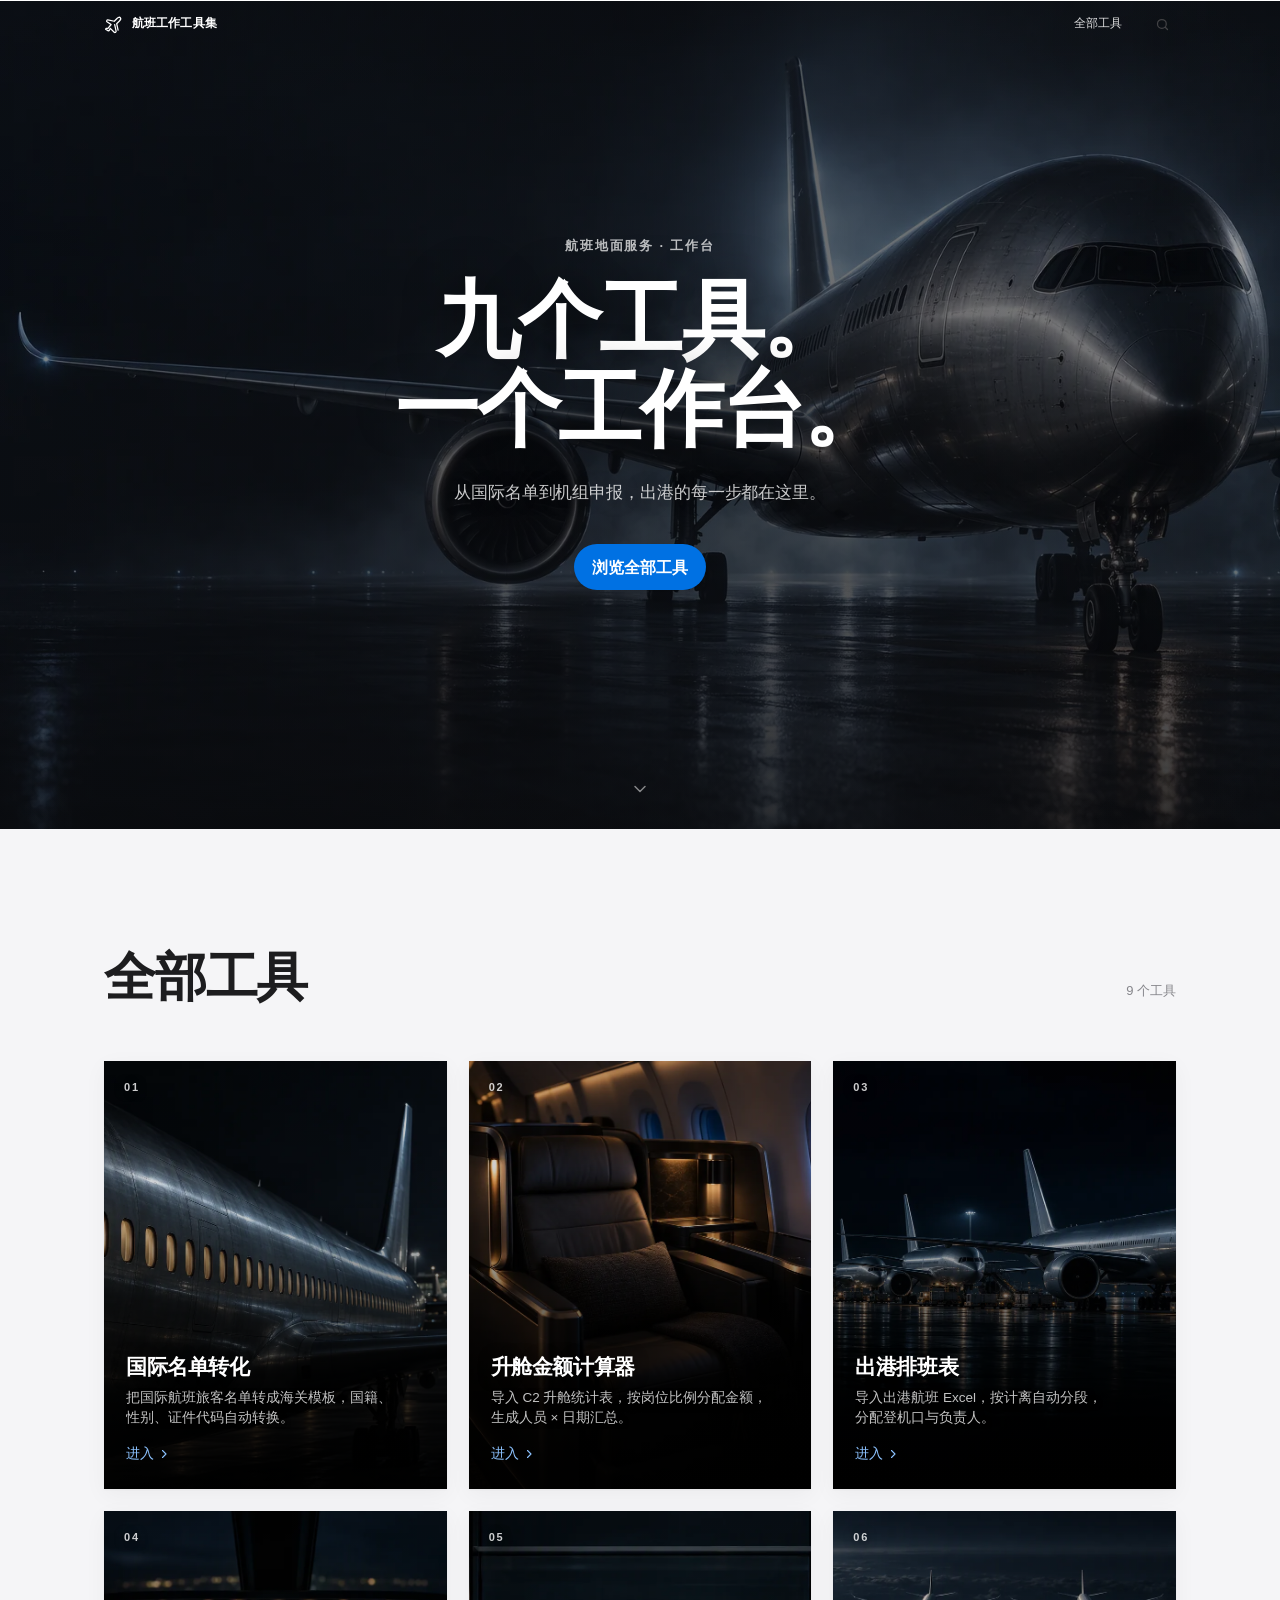
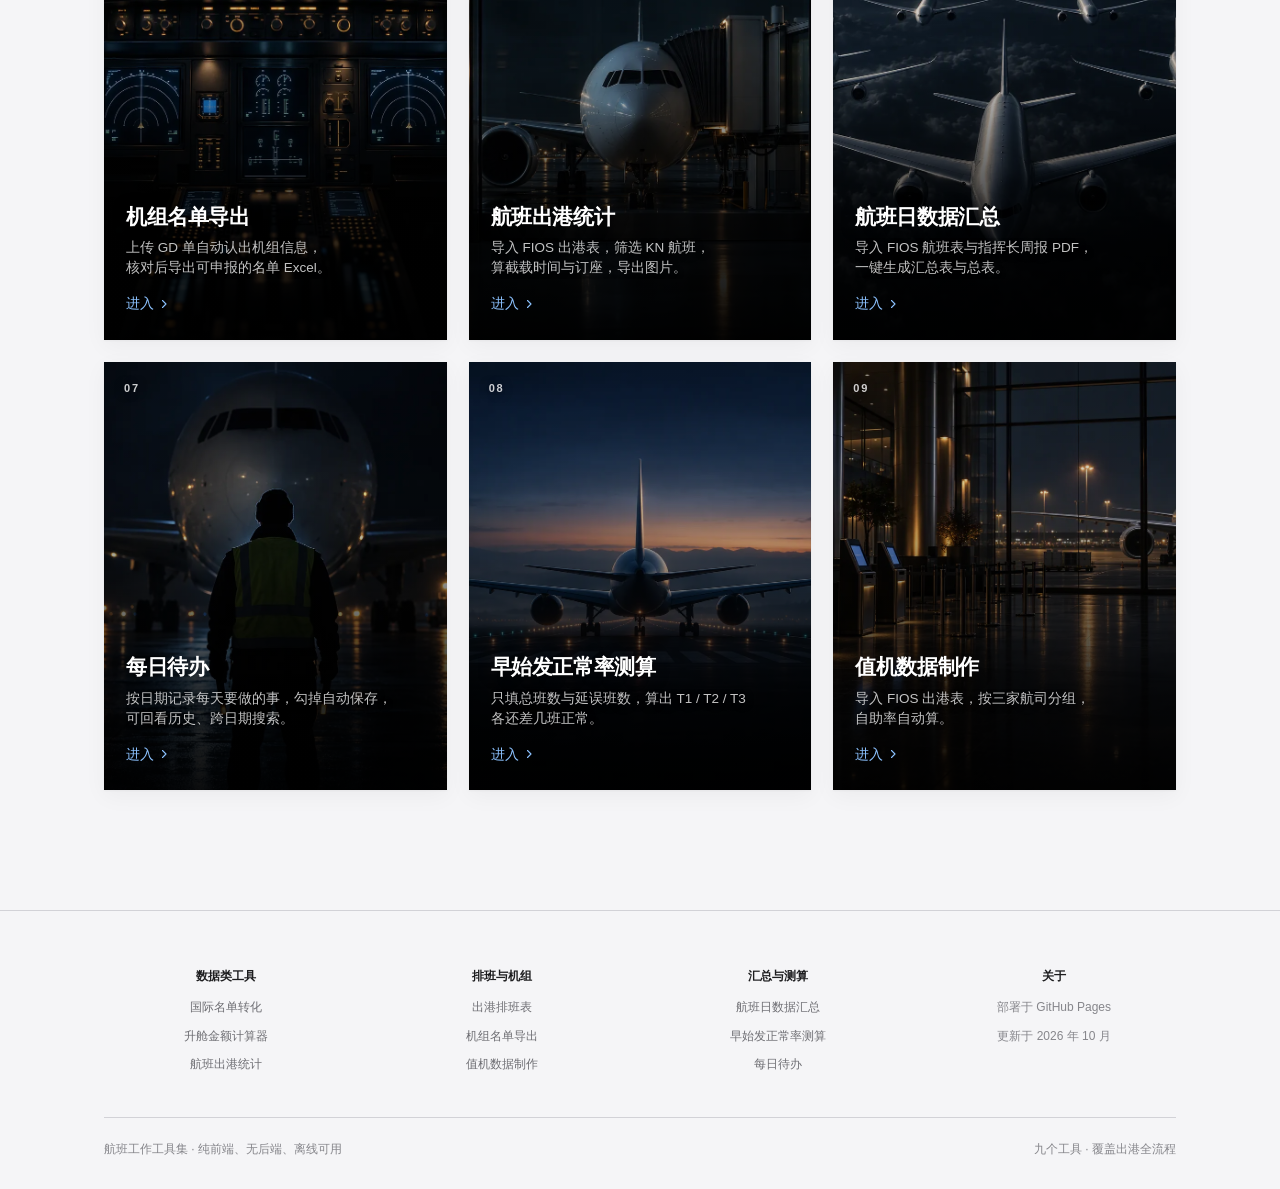
==== commit 8d4513a6: "chore(home): 关闭第 10 张卡片（经营月报生成）入口" ====
--- a/index.html
+++ b/index.html
@@ -5,10 +5,10 @@
 <meta name="viewport" content="width=device-width, initial-scale=1.0">
 <title>航班工作工具集 · 导航</title>
 <link rel="icon" href="./assets/favicon.svg" type="image/svg+xml">
-<meta name="description" content="航空地服工作工具集：国际名单转化、升舱金额计算、出港排班、机组名单导出、值机数据制作、经营月报生成等 10 个工具，覆盖出港全流程。">
+<meta name="description" content="航空地服工作工具集：国际名单转化、升舱金额计算、出港排班、机组名单导出、值机数据制作等 9 个工具，覆盖出港全流程。">
 <meta property="og:type" content="website">
 <meta property="og:title" content="航班工作工具集 · 导航">
-<meta property="og:description" content="航空地服工作工具集：国际名单转化、升舱金额计算、出港排班、机组名单导出、值机数据制作、经营月报生成等 10 个工具，覆盖出港全流程。">
+<meta property="og:description" content="航空地服工作工具集：国际名单转化、升舱金额计算、出港排班、机组名单导出、值机数据制作等 9 个工具，覆盖出港全流程。">
 <meta property="og:url" content="https://whaha5100-create.github.io/flight-tools/index.html">
 <!-- 首页页眉是白色通栏，移动端浏览器 chrome 也跟着白 -->
 <meta name="theme-color" content="#ffffff">
@@ -345,7 +345,7 @@
        配图 assets/hero-aircraft.webp 为原创生成，不含任何航司涂装 / 商标。 -->
   <section class="hero">
     <p class="eyebrow">航班地面服务 · 工作台</p>
-    <h1>十个工具。<br>一个工作台。</h1>
+    <h1>九个工具。<br>一个工作台。</h1>
     <p class="lede">从国际名单到机组申报，出港的每一步都在这里。</p>
     <div class="cta-row">
       <a class="btn btn-primary" href="#tools">浏览全部工具</a>
@@ -359,7 +359,7 @@
   <section class="tools" id="tools">
     <div class="sec-head">
       <h2>全部工具</h2>
-      <div class="count" id="toolsCount" role="status" aria-live="polite">10 个工具</div>
+      <div class="count" id="toolsCount" role="status" aria-live="polite">9 个工具</div>
     </div>
 
     <main class="grid" id="toolGrid">
@@ -454,6 +454,9 @@
         </div>
       </a>
 
+      <!-- 2026-11-07 按用户要求关闭第 10 张卡片（经营月报生成）。
+           整块封存、不删代码；恢复时删掉本注释的起止标记即可。
+           页面 monthly/index.html 与配图 assets/tools/10-monthly.webp 均原地保留。
       <a class="tile" href="./monthly/index.html" data-keywords="10 经营月报 月报 生产经营月报 汇总 环比 表格 Word docx 数据汇总 每月">
         <img class="tile-img" src="./assets/tools/10-monthly.webp" alt="" width="1400" height="933" loading="lazy">
         <span class="tile-no">10</span>
@@ -463,6 +466,7 @@
           <span class="tile-cta">进入<span class="chev"><svg viewBox="0 0 24 24" fill="none" stroke="currentColor" stroke-width="2.2" stroke-linecap="round" stroke-linejoin="round"><path d="M9 5l7 7-7 7"/></svg></span></span>
         </div>
       </a>
+      -->
 
     </main>
 
@@ -499,7 +503,6 @@
             <li><a href="./merge/index.html">航班日数据汇总</a></li>
             <li><a href="./early-ontime/index.html">早始发正常率测算</a></li>
             <li><a href="./todo/index.html">每日待办</a></li>
-            <li><a href="./monthly/index.html">经营月报生成</a></li>
           </ul>
         </div>
         <div class="footer-col">
@@ -512,7 +515,7 @@
       </div>
       <div class="footer-bottom">
         <span>航班工作工具集 · 纯前端、无后端、离线可用</span>
-        <span>十个工具 · 覆盖出港全流程</span>
+        <span>九个工具 · 覆盖出港全流程</span>
       </div>
     </div>
   </footer>
